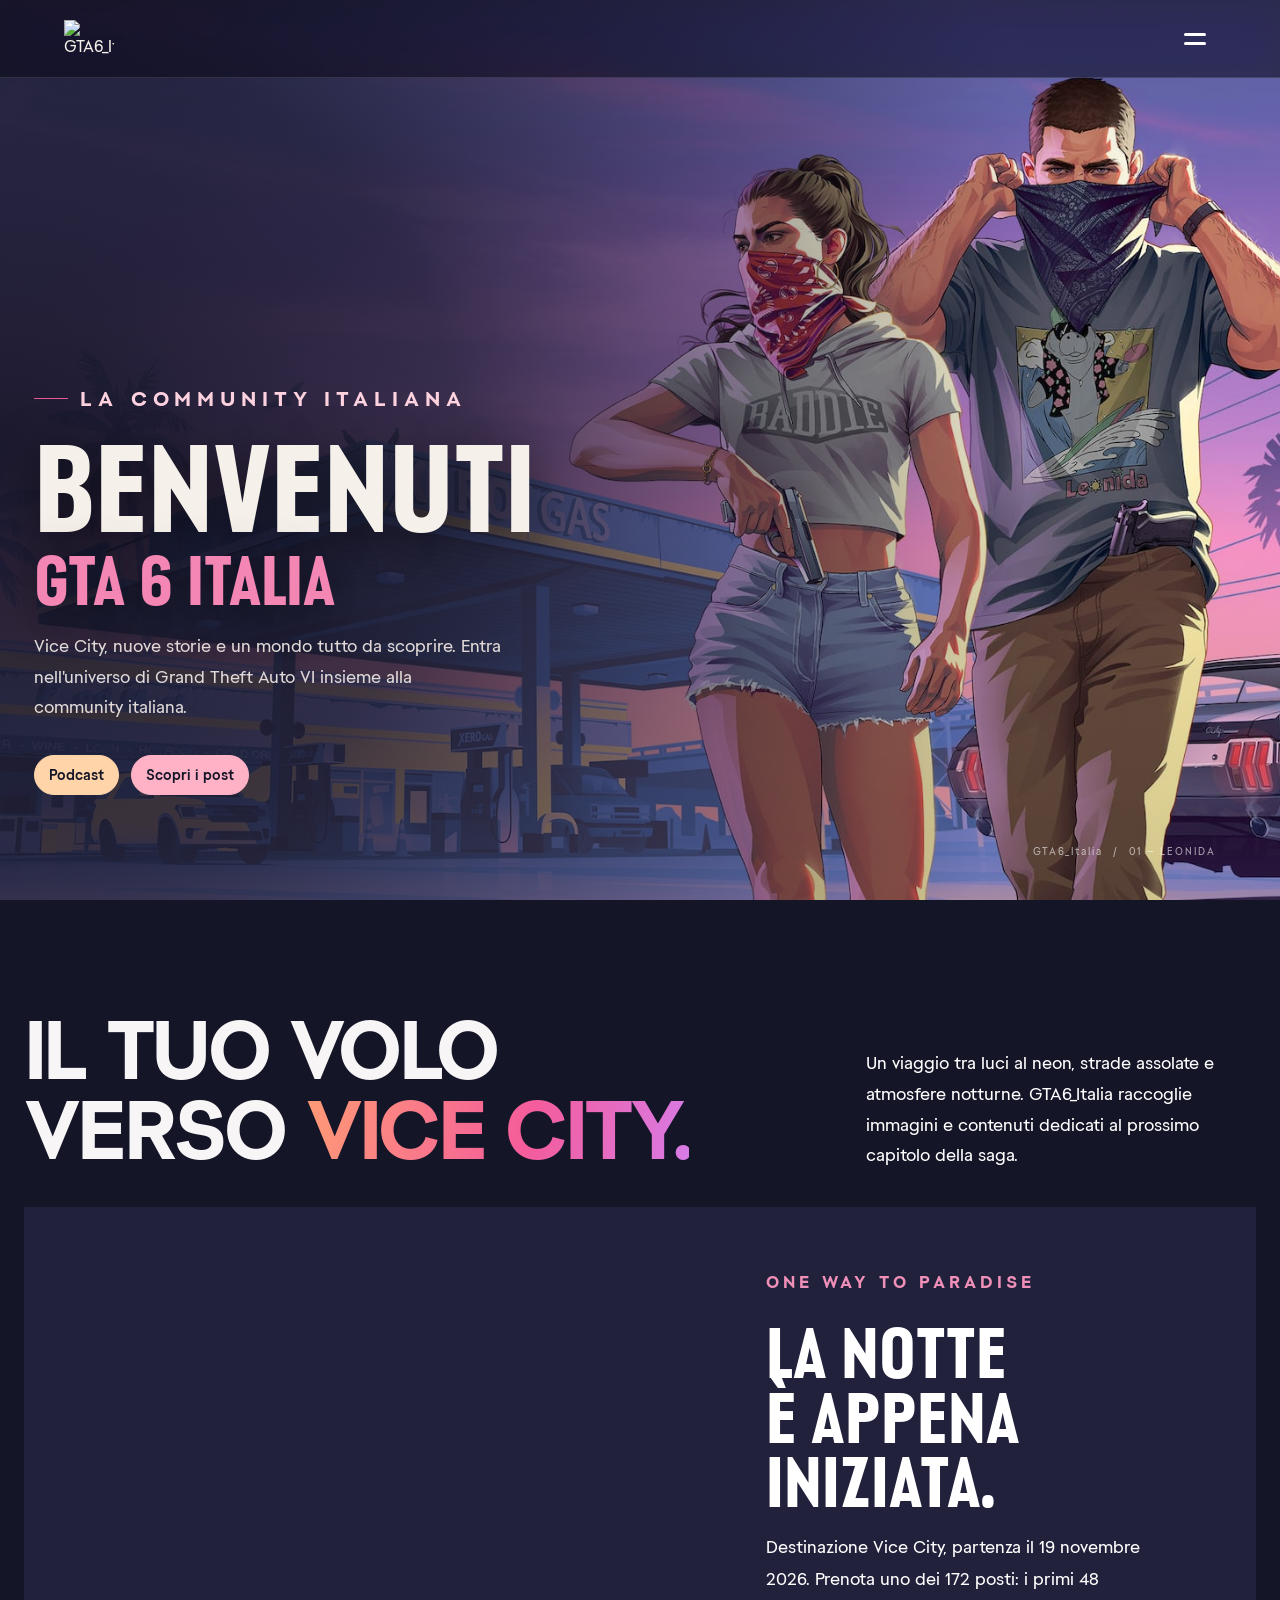
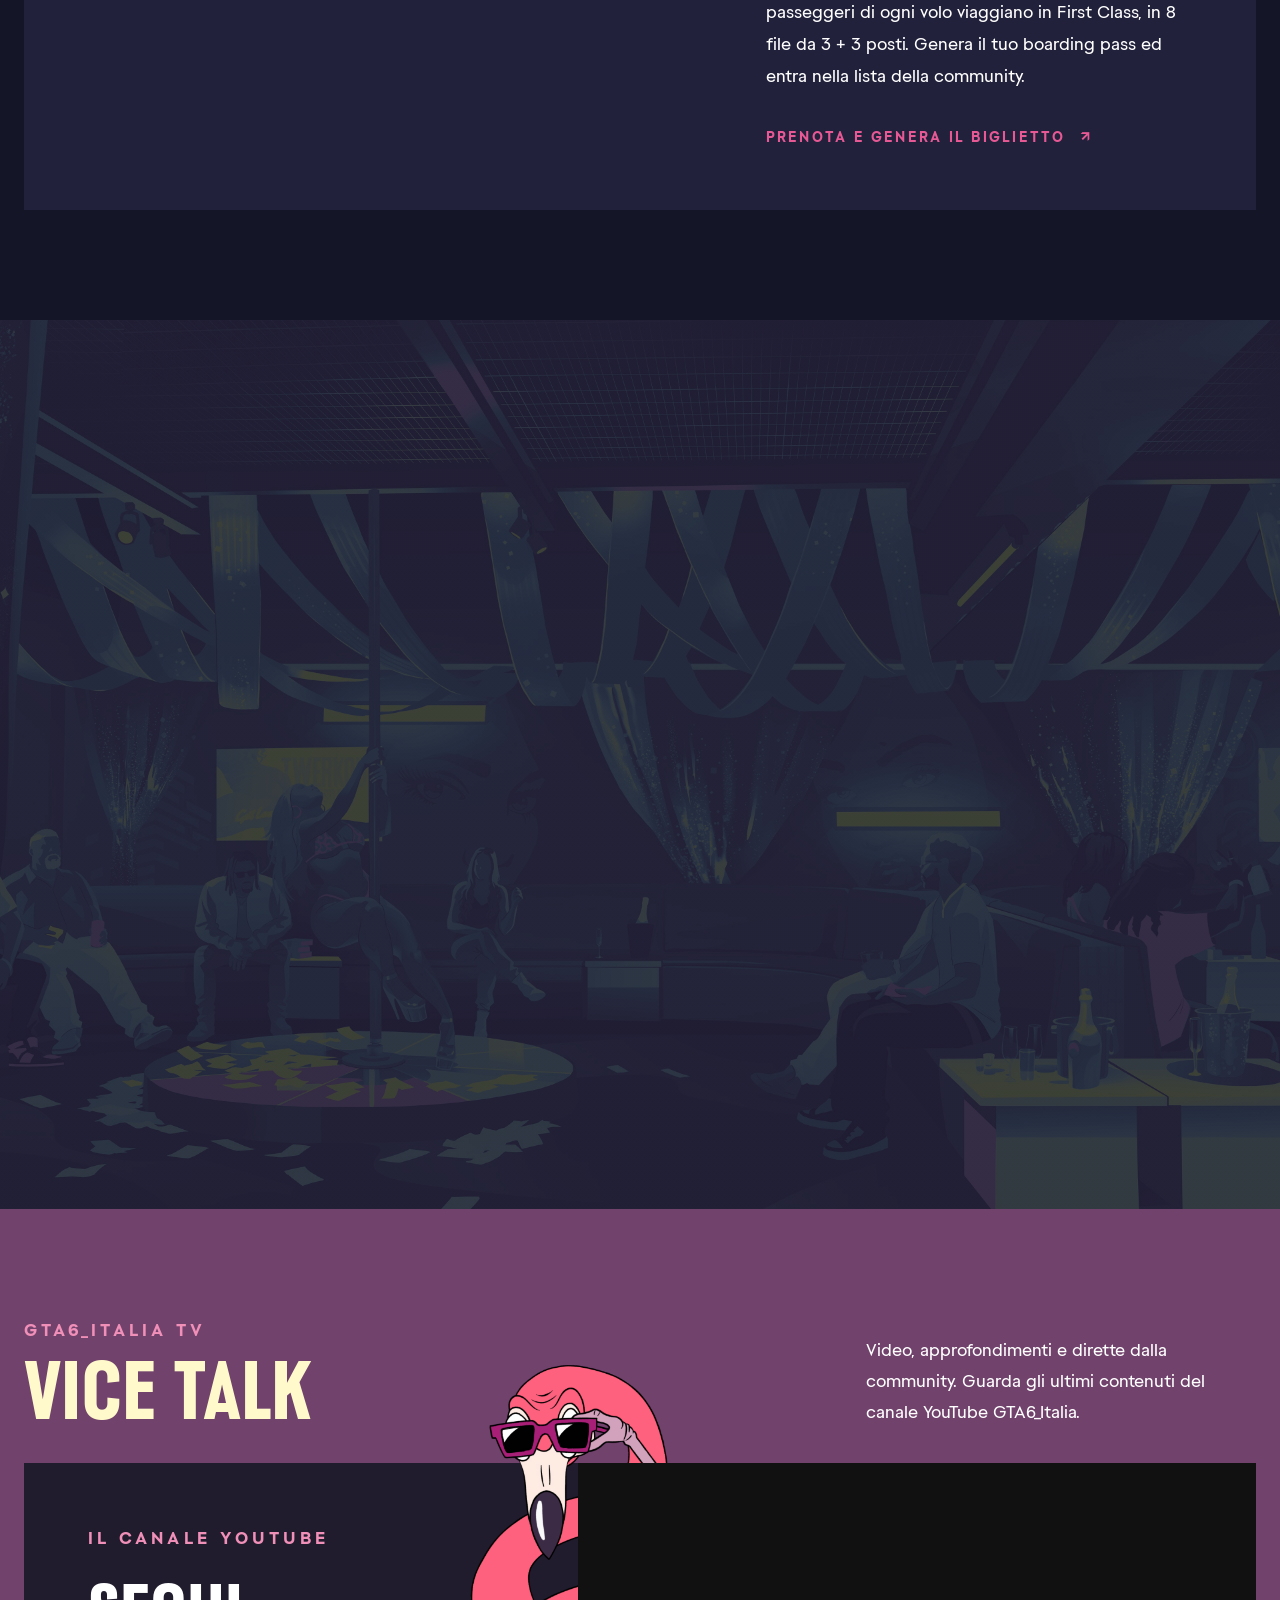
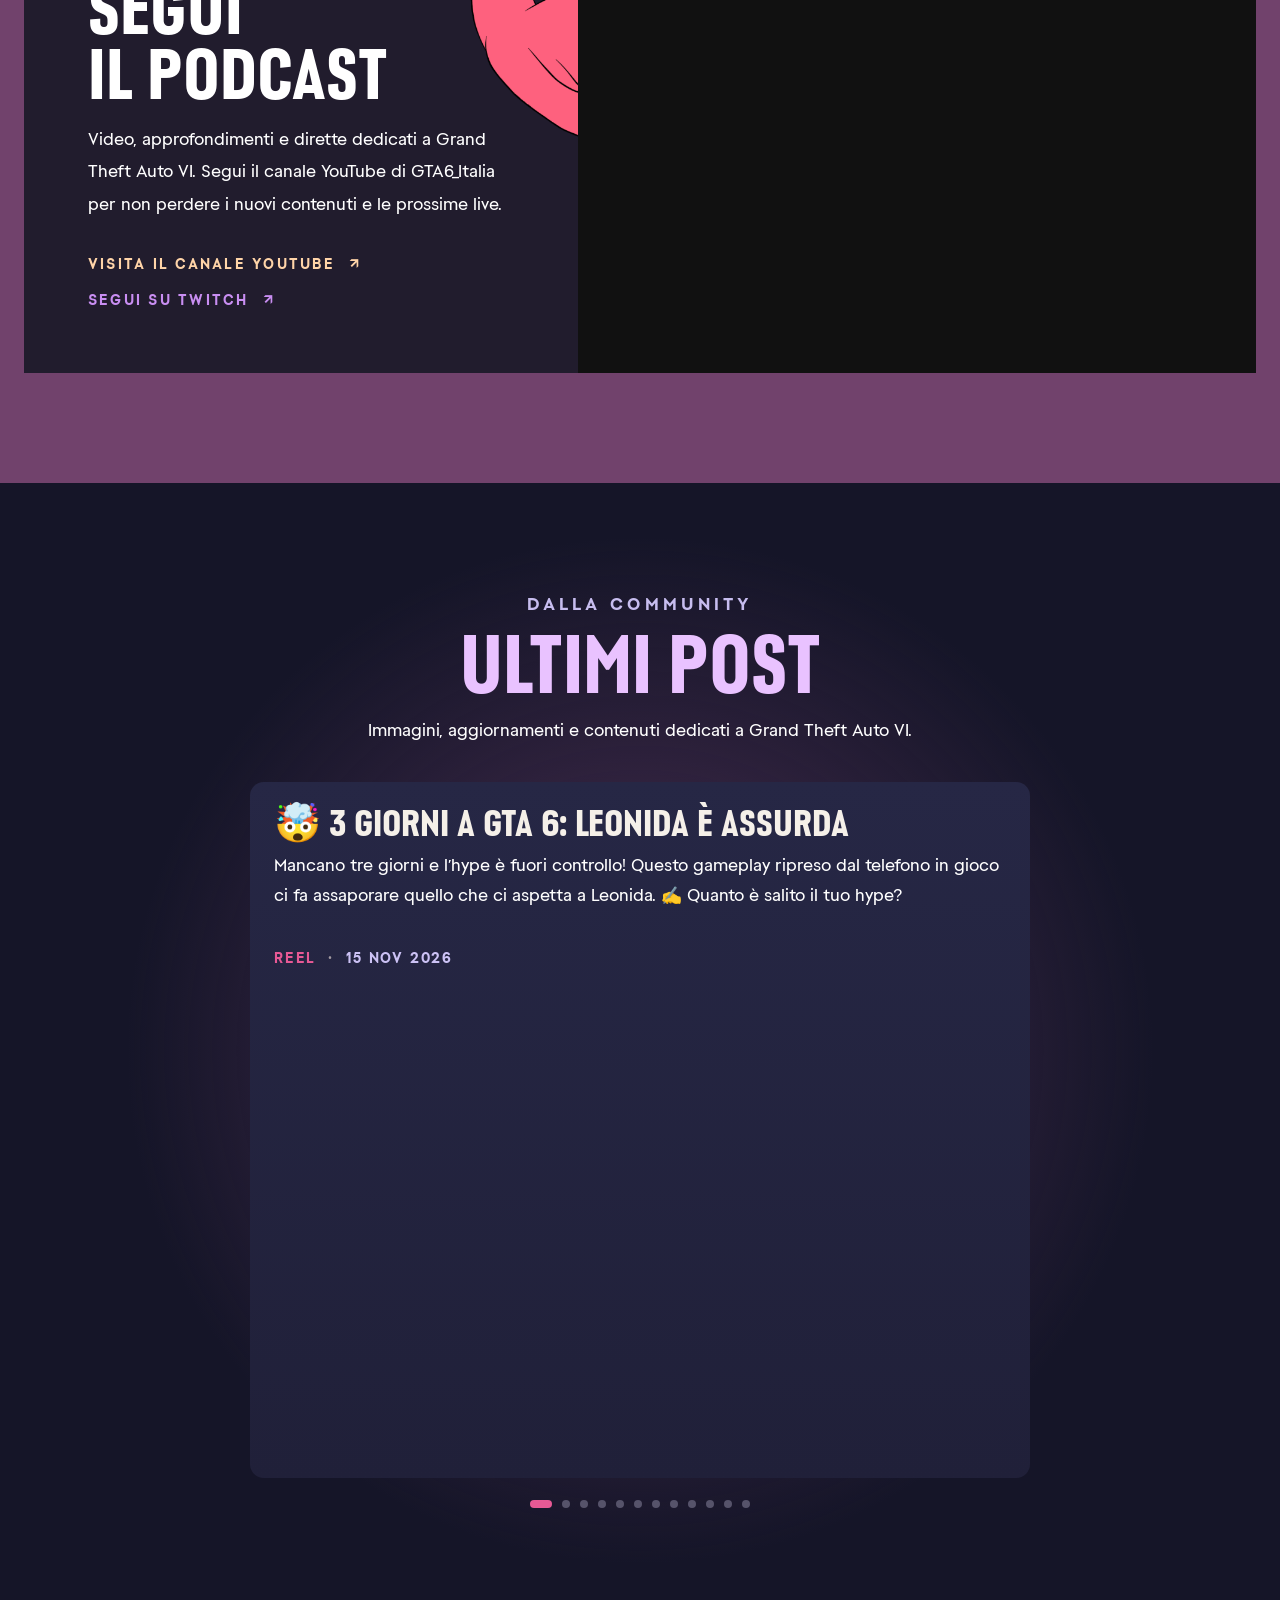
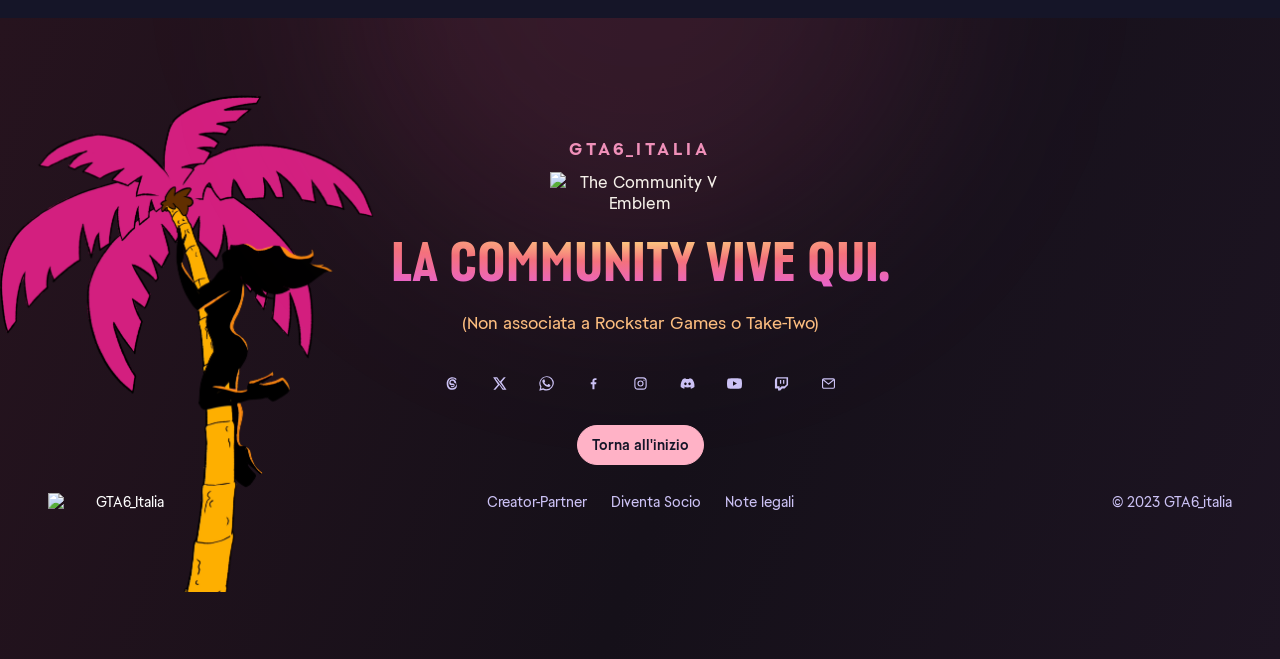
==== docs/index.html @ edfe72bc "Aggiunge Home al menu" ====
<!doctype html>
<html lang="it">
<head>
  <meta charset="utf-8">
  <meta name="viewport" content="width=device-width, initial-scale=1">
  <meta name="theme-color" content="#151528">
  <meta name="description" content="GTA6_Italia — community italiana dedicata a Grand Theft Auto VI.">
  <title>GTA6_Italia — Benvenuti a Leonida</title>
  <link rel="stylesheet" href="../ArtDeco_2026/stylesheet.css">
  <link rel="stylesheet" href="style.css">
</head>
<body>
  <header class="topbar">
    <a class="brand" href="#inizio" aria-label="GTA6_Italia home"><img src="https://raw.githubusercontent.com/JonaDev2026/GTA6_Italia/main/logo.png" alt="GTA6_Italia"></a>
    <button class="menu" id="menu" aria-label="Apri il menu" aria-expanded="false" aria-controls="nav"><span></span><span></span></button>
    <nav class="nav" id="nav">
      <a href="#inizio">Home</a><a href="#universo">ONE WAY TO PARADISE</a><a href="#vice-city-radio">Vice City Radio</a><a href="#vice-talk">Vice Talk</a><a href="#posts">Post</a><a href="#community">Community</a><a href="note-legali.html">Note legali</a>
    </nav>
  </header>

  <main>
    <section class="hero" id="inizio">
      <div class="hero-content">
        <div class="eyebrow">La community italiana</div>
        <h1>Benvenuti<span>GTA 6 ITALIA</span></h1>
        <p class="hero-copy">Vice City, nuove storie e un mondo tutto da scoprire. Entra nell'universo di Grand Theft Auto VI insieme alla community italiana.</p>
        <div class="hero-actions"><a class="button primary" href="#vice-talk">Podcast</a><a class="button" href="#posts">Scopri i post</a></div>
      </div>
      <div class="hero-index">GTA6_Italia&nbsp; / &nbsp;01 — LEONIDA</div>
    </section>

    <section class="section" id="universo">
      <div class="wrap">
        <div class="section-head reveal">
          <div><h2 class="universe-title">IL TUO VOLO<br>VERSO <span>VICE CITY.</span></h2></div>
          <p class="section-intro">Un viaggio tra luci al neon, strade assolate e atmosfere notturne. GTA6_Italia raccoglie immagini e contenuti dedicati al prossimo capitolo della saga.</p>
        </div>
        <div class="feature reveal">
          <div class="feature-image" role="img" aria-label="Artwork di Grand Theft Auto VI"></div>
          <div class="feature-copy"><div class="kicker">ONE WAY TO PARADISE</div><h3>La notte<br>è appena<br>iniziata.</h3><p>Destinazione Vice City, partenza il 19 novembre 2026. Prenota uno dei 172 posti: i primi 48 passeggeri di ogni volo viaggiano in First Class, in 8 file da 3 + 3 posti. Genera il tuo boarding pass ed entra nella lista della community.</p><a class="text-link" href="https://flyus-vice-city.vercel.app/" target="_blank" rel="noopener noreferrer">Prenota e genera il biglietto</a></div>
        </div>
      </div>
    </section>

    <section class="section spotify-section" id="vice-city-radio">
      <div class="wrap">
        <div class="section-head spotify-heading reveal">
          <div><div class="kicker">Esplora le soundtrack di GTA 6</div><h2>Vice City Radio</h2></div>
        </div>
        <div class="feature spotify-feature reveal">
          <div class="feature-copy spotify-info"><div class="kicker">LA COLONNA SONORA DI VICE CITY</div><h3>Alza il volume.<br>La notte è tua.</h3><p>Dal ritmo delle strade alle notti illuminate al neon: entra nell’atmosfera di Vice City e lasciati accompagnare dalla sua musica.</p><a class="text-link" href="https://open.spotify.com/playlist/6Seau3Cuu3ozSFYgTPkCOp?si=4QGGd4iZSSOJmP7k0mt0-g" target="_blank" rel="noopener noreferrer">Ascolta la playlist su Spotify</a></div>
          <div class="spotify-player">
            <iframe data-testid="embed-iframe" style="border-radius:12px" src="https://open.spotify.com/embed/playlist/6Seau3Cuu3ozSFYgTPkCOp?utm_source=generator&theme=0&si=195bc0e385574fef" width="100%" height="352" frameBorder="0" allowfullscreen="" allow="autoplay; clipboard-write; encrypted-media; fullscreen; picture-in-picture" loading="lazy"></iframe>
          </div>
        </div>
      </div>
    </section>

    <section class="section vice-talk" id="vice-talk">
      <div class="wrap">
        <div class="section-head reveal">
          <div><div class="kicker">GTA6_Italia TV</div><h2>Vice Talk</h2></div>
          <p class="section-intro">Video, approfondimenti e dirette dalla community. Guarda gli ultimi contenuti del canale YouTube GTA6_Italia.</p>
        </div>
        <div class="feature reveal">
          <div class="feature-copy">
            <div class="kicker">IL CANALE YOUTUBE</div>
            <h3>Segui<br>il podcast</h3>
            <p>Video, approfondimenti e dirette dedicati a Grand Theft Auto VI. Segui il canale YouTube di GTA6_Italia per non perdere i nuovi contenuti e le prossime live.</p>
            <a class="text-link vice-youtube-link" href="https://www.youtube.com/@gta6italia" target="_blank" rel="noopener noreferrer">Visita il canale YouTube</a>
            <a class="text-link vice-twitch-link" href="https://www.twitch.tv/gta6italia" target="_blank" rel="noopener noreferrer">Segui su Twitch</a>
          </div>
          <div class="vice-talk-player">
            <iframe
              src="https://www.youtube-nocookie.com/embed/videoseries?list=UUIYbn9WMQc0dl4y_y_BAD3A"
              title="Vice Talk — GTA6_Italia su YouTube"
              loading="lazy"
              referrerpolicy="strict-origin-when-cross-origin"
              allow="accelerometer; autoplay; clipboard-write; encrypted-media; gyroscope; picture-in-picture; web-share"
              allowfullscreen></iframe>
          </div>
        </div>
      </div>
    </section>

    <section class="section posts" id="posts">
      <div class="wrap">
        <div class="section-head reveal"><div><div class="kicker">Dalla community</div><h2>Ultimi post</h2></div><p class="section-intro">Immagini, aggiornamenti e contenuti dedicati a Grand Theft Auto VI.</p></div>
        <div class="posts-carousel" role="region" aria-label="Carosello ultimi post">
          <div class="posts-feed" aria-live="polite"></div>
          <div class="posts-dots" aria-label="Seleziona un post"></div>
        </div>
      </div>
    </section>

    <section class="community" id="community">
      <div class="wrap reveal"><div class="kicker">GTA6_Italia</div><img class="community-emblem" src="https://raw.githubusercontent.com/JonaDev2026/GTA6_Italia/main/The%20Community%20V%20Emblem2.png" alt="The Community V Emblem"><h2>La community vive qui.</h2><p class="community-subtitle">(Non associata a Rockstar Games o Take-Two)</p>
        <div class="social-links">
          <a class="button" href="https://www.threads.com/@gta6_italia" target="_blank" rel="noopener noreferrer"><svg class="social-icon" viewBox="0 0 24 24" aria-hidden="true" fill="currentColor"><path d="M12.1 2C6.2 2 2.7 5.9 2.7 12.2c0 6.1 3.3 9.8 8.9 9.8 4.5 0 7.4-2.5 7.4-6.2 0-2.7-1.5-4.5-4.1-5.2-.3-2.1-1.4-3.2-3.2-3.2-1.7 0-2.8 1-2.8 2.4 0 1.3 1 2.2 2.6 2.2.4 0 .8 0 1.2-.1-.2 1.7-1.3 2.7-3 2.7-1.8 0-2.9-1.3-2.9-3.5 0-3.7 1.9-5.8 5.3-5.8 3.8 0 6 2.6 6 7.2 0 4.5-2.2 7-6.5 7-4.1 0-6.3-2.7-6.3-7.5 0-5.1 2.4-7.9 6.8-7.9 2.2 0 3.9.8 5.1 2.3l1.5-1.3C17.1 3.1 14.9 2 12.1 2Zm.7 10.1c1.7.3 2.6 1.2 2.6 2.7 0 1.9-1.5 3.2-3.8 3.2-1.2 0-2-.5-2-1.3 0-.7.6-1.1 1.5-1.1.8 0 1.4.3 1.7.9l1.5-.9c-.6-1.2-1.8-1.8-3.3-1.8-.4 0-.8 0-1.1.1.5-.5.8-1.1.9-1.8.6 0 1.3 0 2 .1Z"/></svg><span>Threads</span></a>
          <a class="button" href="https://x.com/gta6italia" target="_blank" rel="noopener noreferrer"><svg class="social-icon" viewBox="0 0 24 24" aria-hidden="true" fill="currentColor"><path d="M18.9 2H22l-6.8 7.8L23.2 22h-6.3l-5-7.5L5.4 22H2.2l7.3-8.4L1.8 2h6.5l4.5 6.9L18.9 2Zm-1.1 18h1.7L7.3 3.9H5.5L17.8 20Z"/></svg><span>X</span></a>
          <a class="button" href="https://chat.whatsapp.com/BuRiuRMxmZg5g7LC1tsCJe" target="_blank" rel="noopener noreferrer"><svg class="social-icon" viewBox="0 0 24 24" aria-hidden="true" fill="currentColor"><path d="M20.5 3.5A11.8 11.8 0 0 0 2 17.7L.5 23.5l6-1.6A11.8 11.8 0 0 0 20.5 3.5ZM12 21a9.7 9.7 0 0 1-5-1.4l-.4-.2-3.5.9.9-3.4-.2-.4A9.7 9.7 0 1 1 12 21Zm5.3-7.3c-.3-.2-1.7-.9-2-.9s-.5-.2-.7.2-.8.9-1 1.1-.4.2-.7.1a8 8 0 0 1-2.4-1.5 9 9 0 0 1-1.7-2.1c-.2-.3 0-.5.1-.7l.5-.6c.2-.2.2-.4.3-.6.1-.2 0-.4 0-.6s-.7-1.7-1-2.3c-.2-.5-.5-.4-.7-.4h-.6c-.2 0-.6.1-.9.4-.3.3-1.2 1.1-1.2 2.7s1.2 3.1 1.4 3.3c.2.2 2.3 3.5 5.5 4.9.8.3 1.4.5 1.9.6.8.2 1.5.2 2 .1.6-.1 1.7-.7 1.9-1.4.2-.7.2-1.3.2-1.4-.1-.2-.3-.3-.6-.5Z"/></svg><span>WhatsApp</span></a>
          <a class="button" href="https://www.facebook.com/groups/gta6italia/" target="_blank" rel="noopener noreferrer"><svg class="social-icon" viewBox="0 0 24 24" aria-hidden="true" fill="currentColor"><path d="M13.5 21v-8h2.7l.4-3.1h-3.1v-2c0-.9.3-1.5 1.6-1.5h1.7V3.6c-.3 0-1.3-.1-2.4-.1-2.4 0-4.1 1.5-4.1 4.2v2.2H7.6V13h2.7v8h3.2z"/></svg><span>Facebook</span></a>
          <a class="button" href="https://www.instagram.com/gta6_italia/" target="_blank" rel="noopener noreferrer"><svg class="social-icon" viewBox="0 0 24 24" aria-hidden="true" fill="none" stroke="currentColor" stroke-width="1.8"><rect x="3" y="3" width="18" height="18" rx="5"/><circle cx="12" cy="12" r="4"/><circle cx="17.6" cy="6.6" r="1" fill="currentColor" stroke="none"/></svg><span>Instagram</span></a>
          <a class="button" href="https://discord.com/invite/gta6italia" target="_blank" rel="noopener noreferrer"><svg class="social-icon" viewBox="0 0 24 24" aria-hidden="true" fill="currentColor"><path d="M19.7 5.1a18.2 18.2 0 0 0-4.5-1.4l-.6 1.2a16.8 16.8 0 0 0-5.2 0l-.6-1.2a18.2 18.2 0 0 0-4.5 1.4C1.5 9.3.7 13.4 1.1 17.4a18.3 18.3 0 0 0 5.5 2.8l1.2-1.9-1.9-.9.5-.4c3.7 1.7 7.8 1.7 11.4 0l.5.4-1.9.9 1.2 1.9a18.3 18.3 0 0 0 5.5-2.8c.5-4.6-.8-8.7-3.4-12.3ZM8.7 14.7c-1.1 0-2-1-2-2.2s.9-2.2 2-2.2 2 1 2 2.2-.9 2.2-2 2.2Zm6.6 0c-1.1 0-2-1-2-2.2s.9-2.2 2-2.2 2 1 2 2.2-.9 2.2-2 2.2Z"/></svg><span>Discord</span></a>
          <a class="button" href="https://www.youtube.com/@gta6italia" target="_blank" rel="noopener noreferrer"><svg class="social-icon" viewBox="0 0 24 24" aria-hidden="true" fill="currentColor"><path d="M23.5 6.2a3 3 0 0 0-2.1-2.1C19.6 3.6 12 3.6 12 3.6s-7.6 0-9.4.5A3 3 0 0 0 .5 6.2 31 31 0 0 0 0 12a31 31 0 0 0 .5 5.8 3 3 0 0 0 2.1 2.1c1.8.5 9.4.5 9.4.5s7.6 0 9.4-.5a3 3 0 0 0 2.1-2.1A31 31 0 0 0 24 12a31 31 0 0 0-.5-5.8ZM9.6 15.6V8.4l6.3 3.6-6.3 3.6Z"/></svg><span>YouTube</span></a>
          <a class="button" href="https://www.twitch.tv/gta6italia" target="_blank" rel="noopener noreferrer"><svg class="social-icon" viewBox="0 0 24 24" aria-hidden="true" fill="currentColor"><path d="M4 2 1.5 6v14h5v3h3.5l3-3h4l5.5-5.5V2H4Zm16 11.5L17 16.5h-5l-3 3v-3H5V4h15v9.5ZM16.5 6.5h-2v6h2v-6Zm-5 0h-2v6h2v-6Z"/></svg><span>Twitch</span></a>
          <a class="button" href="mailto:info@gta6.it" aria-label="Email info@gta6.it"><svg class="social-icon" viewBox="0 0 24 24" aria-hidden="true" fill="none" stroke="currentColor" stroke-width="1.8" stroke-linecap="round" stroke-linejoin="round"><rect x="2.5" y="4.5" width="19" height="15" rx="2"/><path d="m3.5 6 8.5 7 8.5-7"/></svg><span>Email</span></a>
        </div>
        <a class="button primary" href="#inizio" style="margin-top:24px">Torna all'inizio</a></div>
      <footer><a class="footer-brand" href="#inizio" aria-label="GTA6_Italia home"><img src="https://raw.githubusercontent.com/JonaDev2026/GTA6_Italia/main/logo.png" alt="GTA6_Italia"></a><nav class="footer-links" aria-label="Link footer"><a class="footer-link" href="https://tally.so/r/q4a1zd" target="_blank" rel="noopener noreferrer">Creator-Partner</a><a class="footer-link" href="https://tally.so/r/b5qWg6" target="_blank" rel="noopener noreferrer">Diventa Socio</a><a class="footer-link" href="note-legali.html">Note legali</a></nav><span class="footer-copyright">© 2023 GTA6_italia</span></footer>
    </section>
  </main>
  <script src="script.js" defer></script>
</body>
</html>
---- ArtDeco_2026/stylesheet.css ----
@font-face {
    font-family: 'GTAArtDeco';
    src: url('GTAArtDeco-Bold.eot');
    src: url('GTAArtDeco-Bold.eot?#iefix') format('embedded-opentype'),
        url('GTAArtDeco-Bold.woff2') format('woff2'),
        url('GTAArtDeco-Bold.woff') format('woff'),
        url('GTAArtDeco-Bold.ttf') format('truetype');
    font-weight: bold;
    font-style: normal;
    font-display: swap;
}

@font-face {
    font-family: 'GTAArtDeco Condensed';
    src: url('GTAArtDeco-CondensedBold.eot');
    src: url('GTAArtDeco-CondensedBold.eot?#iefix') format('embedded-opentype'),
        url('GTAArtDeco-CondensedBold.woff2') format('woff2'),
        url('GTAArtDeco-CondensedBold.woff') format('woff'),
        url('GTAArtDeco-CondensedBold.ttf') format('truetype');
    font-weight: bold;
    font-style: normal;
    font-display: swap;
}

@font-face {
    font-family: 'GTAArtDeco Condensed';
    src: url('GTAArtDeco-CondensedHeavy.eot');
    src: url('GTAArtDeco-CondensedHeavy.eot?#iefix') format('embedded-opentype'),
        url('GTAArtDeco-CondensedHeavy.woff2') format('woff2'),
        url('GTAArtDeco-CondensedHeavy.woff') format('woff'),
        url('GTAArtDeco-CondensedHeavy.ttf') format('truetype');
    font-weight: 900;
    font-style: normal;
    font-display: swap;
}

@font-face {
    font-family: 'GTAArtDeco';
    src: url('GTAArtDeco-Medium.eot');
    src: url('GTAArtDeco-Medium.eot?#iefix') format('embedded-opentype'),
        url('GTAArtDeco-Medium.woff2') format('woff2'),
        url('GTAArtDeco-Medium.woff') format('woff'),
        url('GTAArtDeco-Medium.ttf') format('truetype');
    font-weight: 500;
    font-style: normal;
    font-display: swap;
}

@font-face {
    font-family: 'GTAArtDeco';
    src: url('GTAArtDeco-Regular.eot');
    src: url('GTAArtDeco-Regular.eot?#iefix') format('embedded-opentype'),
        url('GTAArtDeco-Regular.woff2') format('woff2'),
        url('GTAArtDeco-Regular.woff') format('woff'),
        url('GTAArtDeco-Regular.ttf') format('truetype');
    font-weight: normal;
    font-style: normal;
    font-display: swap;
}
---- docs/style.css ----
@font-face{font-family:"GTAArtDeco";font-style:normal;font-weight:400;src:url("font/GTAArtDeco-Regular.eot");src:url("font/GTAArtDeco-Regular.eot?#iefix") format("embedded-opentype"),url("font/GTAArtDeco-Regular.woff2") format("woff2"),url("font/GTAArtDeco-Regular.woff") format("woff"),url("font/GTAArtDeco-Regular.ttf") format("truetype");font-display:swap}
@font-face{font-family:"GTAArtDeco";font-style:normal;font-weight:500;src:url("font/GTAArtDeco-Medium.eot");src:url("font/GTAArtDeco-Medium.eot?#iefix") format("embedded-opentype"),url("font/GTAArtDeco-Medium.woff2") format("woff2"),url("font/GTAArtDeco-Medium.woff") format("woff"),url("font/GTAArtDeco-Medium.ttf") format("truetype");font-display:swap}
@font-face{font-family:"GTAArtDeco";font-style:normal;font-weight:700;src:url("font/GTAArtDeco-Bold.eot");src:url("font/GTAArtDeco-Bold.eot?#iefix") format("embedded-opentype"),url("font/GTAArtDeco-Bold.woff2") format("woff2"),url("font/GTAArtDeco-Bold.woff") format("woff"),url("font/GTAArtDeco-Bold.ttf") format("truetype");font-display:swap}
@font-face{font-family:"GTAArtDeco Condensed";font-style:normal;font-weight:700;src:url("font/GTAArtDeco-CondensedBold.eot");src:url("font/GTAArtDeco-CondensedBold.eot?#iefix") format("embedded-opentype"),url("font/GTAArtDeco-CondensedBold.woff2") format("woff2"),url("font/GTAArtDeco-CondensedBold.woff") format("woff"),url("font/GTAArtDeco-CondensedBold.ttf") format("truetype");font-display:swap}
@font-face{font-family:"GTAArtDeco Condensed Heavy";font-style:normal;font-weight:900;src:url("font/GTAArtDeco-CondensedHeavy.eot");src:url("font/GTAArtDeco-CondensedHeavy.eot?#iefix") format("embedded-opentype"),url("font/GTAArtDeco-CondensedHeavy.woff2") format("woff2"),url("font/GTAArtDeco-CondensedHeavy.woff") format("woff"),url("font/GTAArtDeco-CondensedHeavy.ttf") format("truetype");font-display:swap}
    :root{--ink:#151528;--paper:#f5f0e9;--pink:#e75995;--orange:#ff9b59;--muted:#aaa5a5;--line:rgba(255,255,255,.15);--wide:1280px}
    *{box-sizing:border-box}
    html{scroll-behavior:smooth}
    body{margin:0;background:var(--ink);color:var(--paper);font-family:"GTAArtDeco",Arial,sans-serif}
    a{color:inherit;text-decoration:none}
    img{display:block;max-width:100%}
    .topbar{height:78px;position:fixed;z-index:20;inset:0 0 auto;display:flex;align-items:center;justify-content:space-between;padding:0 clamp(20px,5vw,76px);border-bottom:1px solid rgba(255,255,255,.12);background:rgba(12,12,22,.58);-webkit-backdrop-filter:blur(18px) saturate(145%);backdrop-filter:blur(18px) saturate(145%)}
    .brand img{width:50px;max-height:54px;object-fit:contain}
    .nav{display:flex;align-items:center;gap:clamp(18px,3vw,42px);font-size:17px;font-weight:700;letter-spacing:.16em;text-transform:uppercase}
    .nav a{opacity:.82;transition:color .2s,opacity .2s}.nav a:hover{color:var(--pink);opacity:1}
    .menu{display:none;width:42px;height:42px;padding:10px;border:0;background:transparent;color:#fff;cursor:pointer;flex-direction:column;justify-content:center;align-items:center;gap:6px}.menu span{display:block;width:22px;height:3px;border-radius:2px;background:currentColor;transition:transform .25s ease}.menu[aria-expanded="true"] span:first-child{transform:translateY(4.5px) rotate(45deg)}.menu[aria-expanded="true"] span:last-child{transform:translateY(-4.5px) rotate(-45deg)}
    .hero{min-height:min(900px,100svh);height:850px;max-height:1000px;position:relative;display:flex;align-items:flex-end;overflow:hidden;background:#191316 url("img/an-extended-look.0zw.9~1j0ne~4.jpg") center 38%/cover no-repeat}
    .hero:before{content:"";position:absolute;inset:0;background:radial-gradient(ellipse 85% 110% at 0% 50%,rgba(21,21,40,.96) 0%,rgba(21,21,40,.78) 42%,rgba(21,21,40,0) 100%),linear-gradient(0deg,rgba(9,9,11,.18) 0%,transparent 48%),linear-gradient(180deg,rgba(0,0,0,.08),transparent 28%)}
    .hero-content{position:relative;width:min(var(--wide),100%);margin:0 auto;padding:150px 34px 105px}
    .eyebrow{display:flex;align-items:center;gap:12px;color:#ffd2df;font-size:10px;font-weight:700;letter-spacing:.28em;text-transform:uppercase}
    .eyebrow:before{content:"";width:34px;height:1px;background:var(--pink)}.hero .eyebrow{font-size:21px}
    h1,h2,h3,p{margin-top:0}
    h1{font:900 clamp(76px,13vw,124px)/.78 "GTAArtDeco Condensed",sans-serif;text-transform:uppercase;margin:28px 0 24px;max-width:850px;text-shadow:0 8px 45px #0008}
    h1 span{display:block;color:#f486b4;font-size:.56em;margin-top:16px}
    .hero-copy{max-width:470px;color:#e0d9d7;font-size:17px;line-height:1.8}
    .hero-actions{display:flex;gap:12px;flex-wrap:wrap;margin-top:32px}
    .button{display:inline-flex;align-items:center;justify-content:center;min-height:0;padding:10px 14px;border:1px solid #ffb2c6;border-radius:999px;background:#ffb2c6;color:#151528;font-family:"GTAArtDeco",Arial,sans-serif;font-size:14px;font-weight:500;letter-spacing:normal;text-transform:none;transition:.2s}
    .button.primary{background:#ffb2c6;border-color:#ffb2c6;color:#151528}.hero-actions .button.primary{background:#ffd4a8;border-color:#ffd4a8}.hero-actions .button.primary:hover{background:var(--orange);border-color:var(--orange)}.button:hover{transform:none;background:#f77e9c;border-color:#f77e9c;color:#151528}
    .hero-index{position:absolute;right:clamp(20px,5vw,76px);bottom:42px;color:#ffffff9c;font-size:10px;letter-spacing:.2em}
    .section{padding:110px 24px}
    .wrap{width:min(var(--wide),100%);margin:auto}
    .section-head{display:flex;justify-content:space-between;align-items:end;gap:30px;margin-bottom:36px}
    .kicker{color:#f090b9;font-size:17px;font-weight:700;letter-spacing:.24em;text-transform:uppercase;margin-bottom:12px}
    h2{font:900 clamp(44px,7vw,82px)/.9 "GTAArtDeco Condensed",sans-serif;text-transform:uppercase;margin-bottom:0;color:#fff9cb}
    .universe-link{display:inline-block;margin-bottom:12px;transition:color .2s}
    .universe-link:hover{color:#ffdf80}
    h2.universe-title{font:900 clamp(44px,7vw,82px)/.98 "GTAArtDeco",Arial,sans-serif;letter-spacing:-.045em;color:#f7f5f5}
    h2.universe-title span{background:linear-gradient(100deg,#ff9b75 0%,#f45c9b 58%,#d77ce9 100%);-webkit-background-clip:text;background-clip:text;color:transparent}
    .section-intro{max-width:390px;color:#fff;font-size:17px;line-height:1.8;margin:0}
    .feature{display:grid;grid-template-columns:1.1fr .9fr;min-height:510px;background:#21213c}
    .feature-image{min-height:420px;background:url("https://www.rockstargames.com/VI/_next/static/media/desktop.00.5pzu2sm-z4.jpg?akim=1&imdensity=1&imwidth=1536") center/cover no-repeat}
    .feature-copy{padding:clamp(30px,5vw,70px);display:flex;flex-direction:column;justify-content:center}
    .feature-copy h3{font:900 clamp(42px,6vw,72px)/.9 "GTAArtDeco Condensed";text-transform:uppercase;margin:16px 0;color:#fff}
    .feature-copy p{color:#fff;font-size:17px;line-height:1.9;max-width:420px}
    .text-link{display:inline-flex;gap:14px;align-items:center;margin-top:18px;color:var(--pink);font-size:14px;font-weight:700;letter-spacing:.16em;text-transform:uppercase}
    .text-link:after{content:"↗";font-size:14px}
    #posts .section-head .kicker{color:#c7bdef}
    #posts .section-head h2{color:#e9c2ff}
    #posts .section-head{flex-direction:column;align-items:center;text-align:center;gap:14px}
    #posts .section-intro{max-width:620px;text-align:center}
    .posts{--_1nfc5st90:#4b2f54;background:radial-gradient(circle at 50% 50%,var(--_1nfc5st90) 0%,transparent 60%),#151528}
    .spotify-section{background:linear-gradient(rgba(21,21,40,.78),rgba(21,21,40,.78)),url("img/Hero_BG.0p057ifb~cbkz.jpg") center/cover no-repeat}
    .spotify-heading{justify-content:center;text-align:center;margin-bottom:36px}
    .spotify-heading>div{display:flex;flex-direction:column;align-items:center;gap:16px}
    .spotify-heading h2{background:radial-gradient(125% 225% at 50% 0%,#9fa 0%,#89f5e3 100%);-webkit-background-clip:text;background-clip:text;color:transparent}
    .spotify-heading .kicker{color:#b8f0ea}.spotify-heading .section-intro{max-width:none;text-align:center;color:#b8f0ea}
    .spotify-feature{grid-template-columns:.9fr 1.1fr;background:#21213c}
    .spotify-info{min-height:420px}.spotify-info .kicker,.spotify-info .text-link{color:#e6ffa3}
    .spotify-player{min-height:510px;overflow:hidden;background:#111}
    .spotify-player iframe{display:block;width:100%;height:510px;min-height:510px;border:0;border-radius:12px}
    .vice-talk{position:relative;isolation:isolate;background:#71426c}
    .vice-talk:before{content:"";position:absolute;inset:0;z-index:1;pointer-events:none;background:url("img/poster.0v1cz_bp10xu3.png") center center/30% auto no-repeat}
    .vice-talk .feature{grid-template-columns:.9fr 1.1fr;background:#211c2d}
    .vice-talk .section-head,.vice-talk .feature-copy,.vice-talk-player{position:relative;z-index:2}
    .vice-talk-player{min-height:420px;overflow:hidden;background:#111}
    .vice-talk-player iframe{display:block;width:100%;height:100%;min-height:420px;border:0}
    .posts-carousel{width:min(780px,100%);margin:0 auto}
    .posts-feed{display:flex;gap:20px;overflow-x:auto;scroll-snap-type:x mandatory;scroll-behavior:smooth;overscroll-behavior-x:contain;scrollbar-width:none;-ms-overflow-style:none}
    .posts-feed::-webkit-scrollbar{display:none}
    .posts-status{width:100%;margin:0;padding:36px 24px;text-align:center;color:#ccc2f5;font-size:17px;background:linear-gradient(to top,#202039 0%,#262745 100%);border-radius:14px}
    .post-card{display:flex;flex-direction:column;flex:0 0 100%;min-width:0;overflow:hidden;scroll-snap-align:start;scroll-snap-stop:always;background:linear-gradient(to top,#202039 0%,#262745 100%);border:0;border-radius:14px}
    .posts-dots{display:flex;justify-content:center;align-items:center;gap:10px;padding-top:22px}
    .posts-dot{width:8px;height:8px;padding:0;border:0;border-radius:50%;background:#77738c;opacity:.65;cursor:pointer;transition:width .2s,background .2s,opacity .2s}
    .posts-dot.active{width:22px;border-radius:8px;background:var(--pink);opacity:1}
    .posts-dot:focus-visible{outline:2px solid #ffdf80;outline-offset:4px}
    .post-head{display:flex;align-items:center;gap:13px;padding:19px 22px}
    .post-avatar{width:42px;height:42px;object-fit:contain;background:#21213c;border:0;padding:5px}
    .post-author{font-size:12px;font-weight:700;letter-spacing:.08em}
    .post-meta{margin-top:4px;color:#918a91;font-size:10px;letter-spacing:.1em;text-transform:uppercase}
    .post-tag{margin-left:auto;color:var(--pink);font-size:9px;font-weight:700;letter-spacing:.14em;text-transform:uppercase}
    .post-image{display:block;order:-1;width:100%;height:auto;aspect-ratio:16/9;object-fit:cover;object-position:center;background:#21213c;border-radius:14px 14px 0 0}
    .post-body{padding:22px 24px 24px}
    .post-body h3{font:900 clamp(26px,4vw,38px)/.95 "GTAArtDeco Condensed";text-transform:uppercase;margin:0 0 10px}
    .post-body p{color:#fff;font-size:17px;line-height:1.8;margin:0}
    .post-footer{display:flex;gap:12px;align-items:center;padding:14px 24px 6px;border-top:0;color:#a49ba2;font-size:14px;font-weight:700;letter-spacing:.13em;text-transform:uppercase}
    .post-footer span:first-child{color:var(--pink)}
    .post-footer span:last-child{color:#ccc2f5}
    .community{position:relative;overflow:hidden;padding:120px 24px;text-align:center;background:url("img/poster.07uroypnuyvq3.png") left center / 30% auto no-repeat,linear-gradient(110deg,#26131e,#151019 55%,#1d1422)}
    .community:before{content:"";position:absolute;width:600px;height:600px;border-radius:50%;background:#f35b9b20;filter:blur(100px);top:-350px;left:calc(50% - 300px)}
    .community .wrap{position:relative}
    .community-emblem{width:180px;height:auto;max-height:none;object-fit:contain;margin:0 auto 22px}
    .social-links{display:flex;justify-content:center;gap:12px;flex-wrap:wrap;margin-top:30px}
    .social-links .button{min-height:0;padding:10px;border:0;border-radius:0;background:transparent;color:#ccc2f5;font-size:0;letter-spacing:0;gap:0;transition:color .2s,transform .2s}
    .social-links .button:hover{background:transparent;border-color:transparent;color:#ffdf80;transform:none}
    .vice-talk .vice-youtube-link{color:#ffd4a8}
    .vice-talk .vice-twitch-link{color:#c98ef2}
    .social-icon{width:15px;height:15px;flex:none;display:inline-flex;align-items:center;justify-content:center;font-size:15px;line-height:1}
    footer .footer-socials{display:flex;gap:20px;flex-wrap:wrap;justify-content:center}
    footer .footer-socials a{display:inline-flex;align-items:center;gap:6px;padding:10px 13px;border-radius:6px;background:#2f2e52;color:#ccc2f5;transition:background .2s,color .2s}
    footer .footer-socials a:hover{background:#e75995;color:#151528}
    footer .social-icon{width:15px;height:15px;font-size:15px}
    .community h2{font-size:clamp(36px,4.5vw,56px);max-width:900px;margin:0 auto 24px;background:radial-gradient(62.79% 100% at 50% 0%, #ffdf80 0%, #f4717c 50%, #e963c7 100%);-webkit-background-clip:text;background-clip:text;color:transparent}
    .community p{max-width:520px;margin:0 auto;color:#fff;font-size:17px;line-height:1.9}.community .community-note{margin:28px auto 0;color:#aaa5a5;font-size:10px;line-height:1.6;letter-spacing:.08em}
    .community .community-subtitle{max-width:none;margin:12px auto 0;color:#fcbd7f;font-size:17px;line-height:1.5;letter-spacing:normal}
    footer{padding:28px 24px;background-color:transparent;background-image:none;border-top:0;display:grid;grid-template-columns:1fr auto 1fr;align-items:center;gap:24px;color:#fff;font-size:14px;letter-spacing:normal;text-transform:none;position:relative;isolation:isolate}
    
    
    .footer-brand{justify-self:start;display:inline-flex;align-items:center}
    .footer-brand img{display:block;width:148px;max-width:148px;height:auto;max-height:54px;object-fit:contain;opacity:1}
    .footer-links{display:flex;align-items:center;justify-content:center;gap:24px}
    .footer-link{color:#ccc2f5;font-size:14px;letter-spacing:normal;text-transform:none;white-space:nowrap;transition:color .2s}
    .footer-link:hover{color:#f77e9c}
    .footer-copyright{justify-self:end;font-size:14px;letter-spacing:normal;text-transform:none!important;white-space:nowrap;color:#ccc2f5}
    .reveal{opacity:0;transform:translateY(24px);transition:opacity .7s,transform .7s}.reveal.visible{opacity:1;transform:none}
    @media(max-width:760px){.topbar{height:68px;background:#18182d}.brand img{width:50px}.menu{display:flex;position:relative;z-index:22}.nav{display:flex;position:fixed;z-index:21;top:68px;right:0;left:auto;width:min(90vw,480px);height:calc(100dvh - 68px);padding:32px 26px;background:#18182d;flex-direction:column;align-items:flex-start;gap:8px;border-left:1px solid rgba(255,255,255,.12);border-bottom:0;transform:translateX(100%);visibility:hidden;pointer-events:none;transition:transform .35s ease,visibility .35s}.nav.open{transform:translateX(0);visibility:visible;pointer-events:auto}.nav a{font-family:"GTAArtDeco Condensed",Arial,sans-serif;font-size:44px;font-weight:700;letter-spacing:normal;color:#ccc2f5}.hero{height:780px;min-height:760px;background-position:58% center}.hero-content{padding:130px 24px 100px}.hero:before{background:radial-gradient(ellipse 100% 100% at 0% 50%,rgba(21,21,40,.98) 0%,rgba(21,21,40,.82) 48%,rgba(21,21,40,.12) 100%),linear-gradient(0deg,#151528,transparent 70%)}.section{padding:78px 20px}.section-head{display:block}.section-intro{margin-top:20px}.feature{grid-template-columns:1fr}.feature-image{min-height:330px}.spotify-info{min-height:180px}.spotify-player{height:510px;min-height:510px;aspect-ratio:auto}.spotify-player iframe{height:510px;min-height:510px}.vice-talk-player{min-height:330px}.vice-talk-player iframe{min-height:330px}.vice-talk .feature{grid-template-columns:1fr}.vice-talk:before{background-size:60% auto}.vice-talk-player{min-height:0;aspect-ratio:16/9}.vice-talk-player iframe{min-height:0}.posts-feed{gap:16px}.post-head{padding:16px}.post-body{padding:18px}.post-footer{padding:13px 18px}.community{padding:90px 22px}footer{flex-direction:column;text-align:center}}
    @media(prefers-reduced-motion:reduce){html{scroll-behavior:auto}*,*:before,*:after{transition:none!important}.reveal{opacity:1;transform:none}}

    @media(max-width:760px){footer{padding:24px 16px;grid-template-columns:1fr;justify-items:center;gap:16px;background-position:calc(50% - 135px) center;background-size:auto 90px}.footer-brand,.footer-copyright{justify-self:center}.footer-links{gap:20px;flex-wrap:wrap}}


/* Menu hamburger attivo su desktop e mobile */
.menu{display:flex}
.nav{position:fixed;z-index:21;top:78px;right:0;left:auto;width:min(90vw,480px);height:calc(100dvh - 78px);padding:32px 26px;background:linear-gradient(to top,#0d0e1c,#1e1e36);flex-direction:column;align-items:flex-start;justify-content:flex-start;gap:0;border-left:1px solid rgba(255,255,255,.12);border-bottom:0;transform:translateX(100%);visibility:hidden;pointer-events:none;transition:transform .35s ease,visibility .35s}
.nav.open{transform:translateX(0);visibility:visible;pointer-events:auto}
.nav a{font-family:"GTAArtDeco Condensed",Arial,sans-serif;font-size:44px;font-weight:700;line-height:.82;letter-spacing:normal;color:#ccc2f5;opacity:1}
.nav a:hover{color:var(--pink);opacity:1}
@media(max-width:760px){.nav{top:68px;height:calc(100dvh - 68px)}}


@media(max-width:760px){.community{background-size:0% auto}.hero .eyebrow{font-size:16px}}
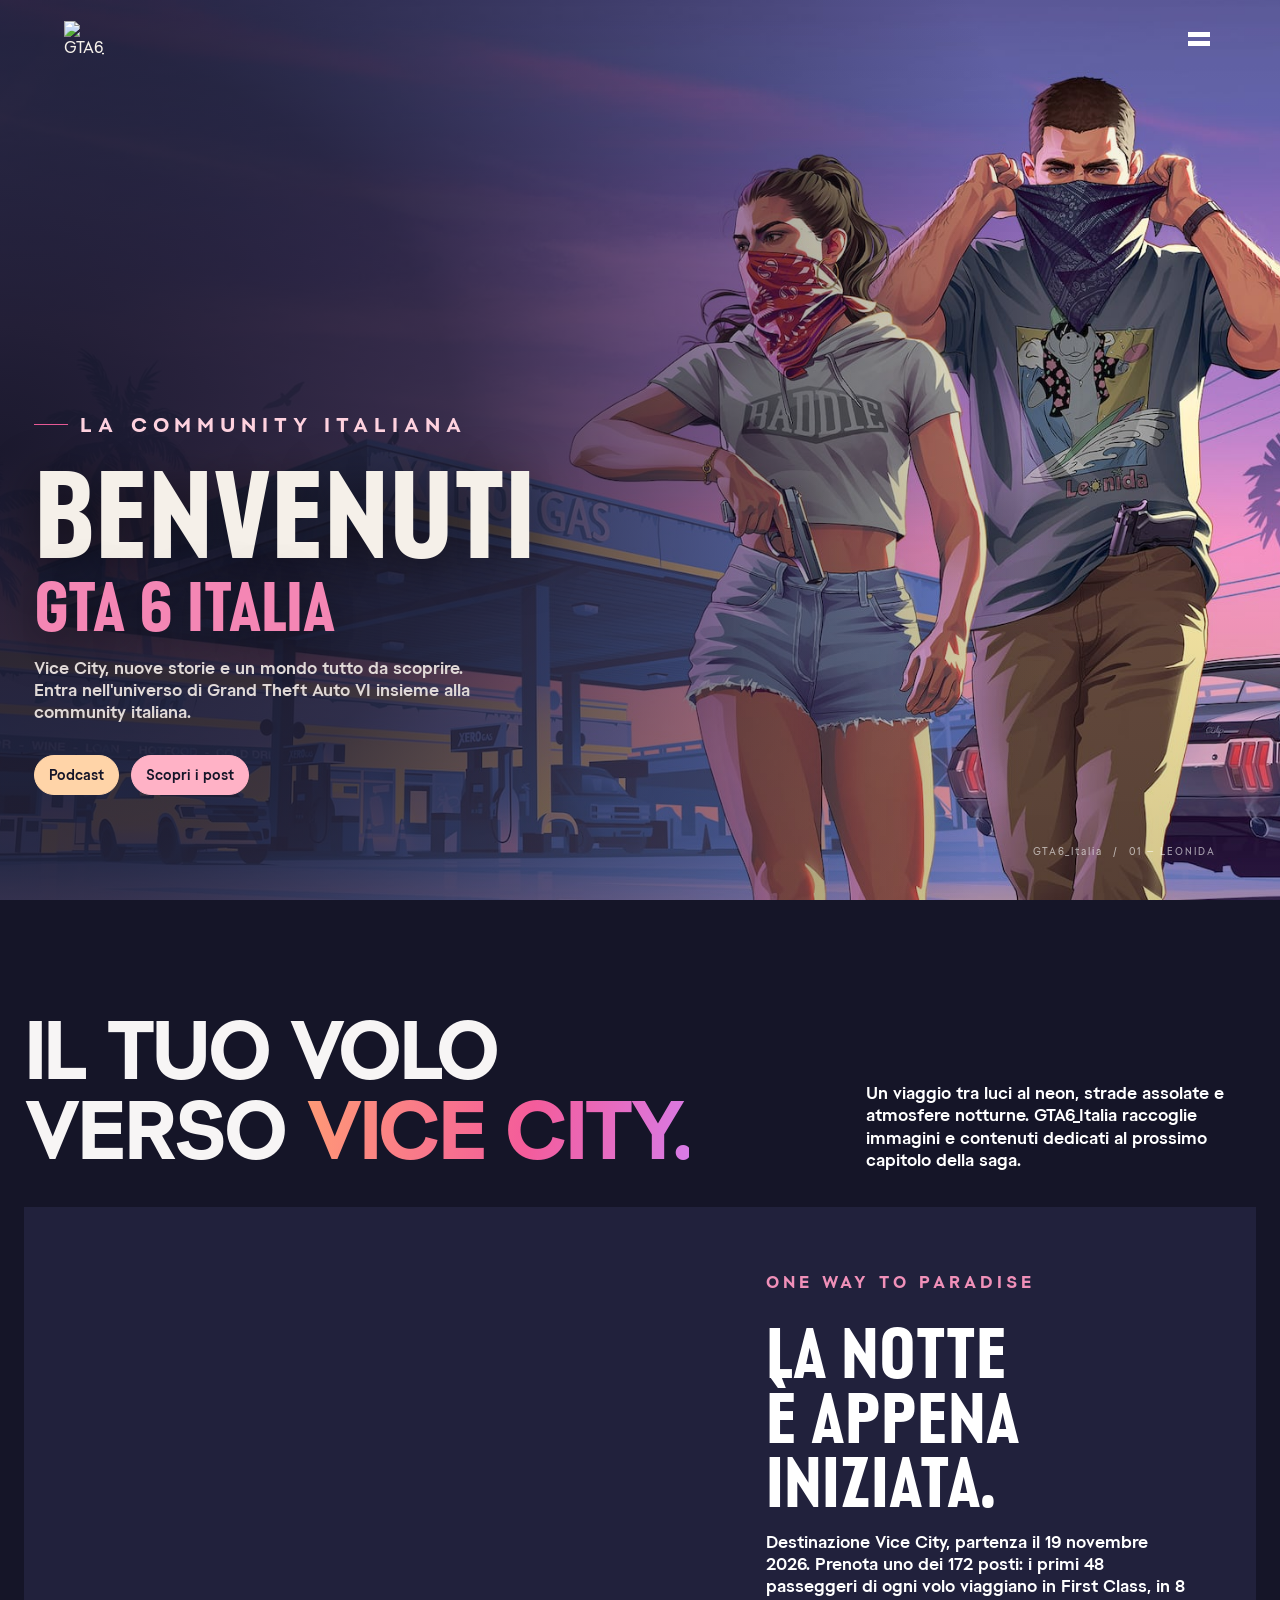
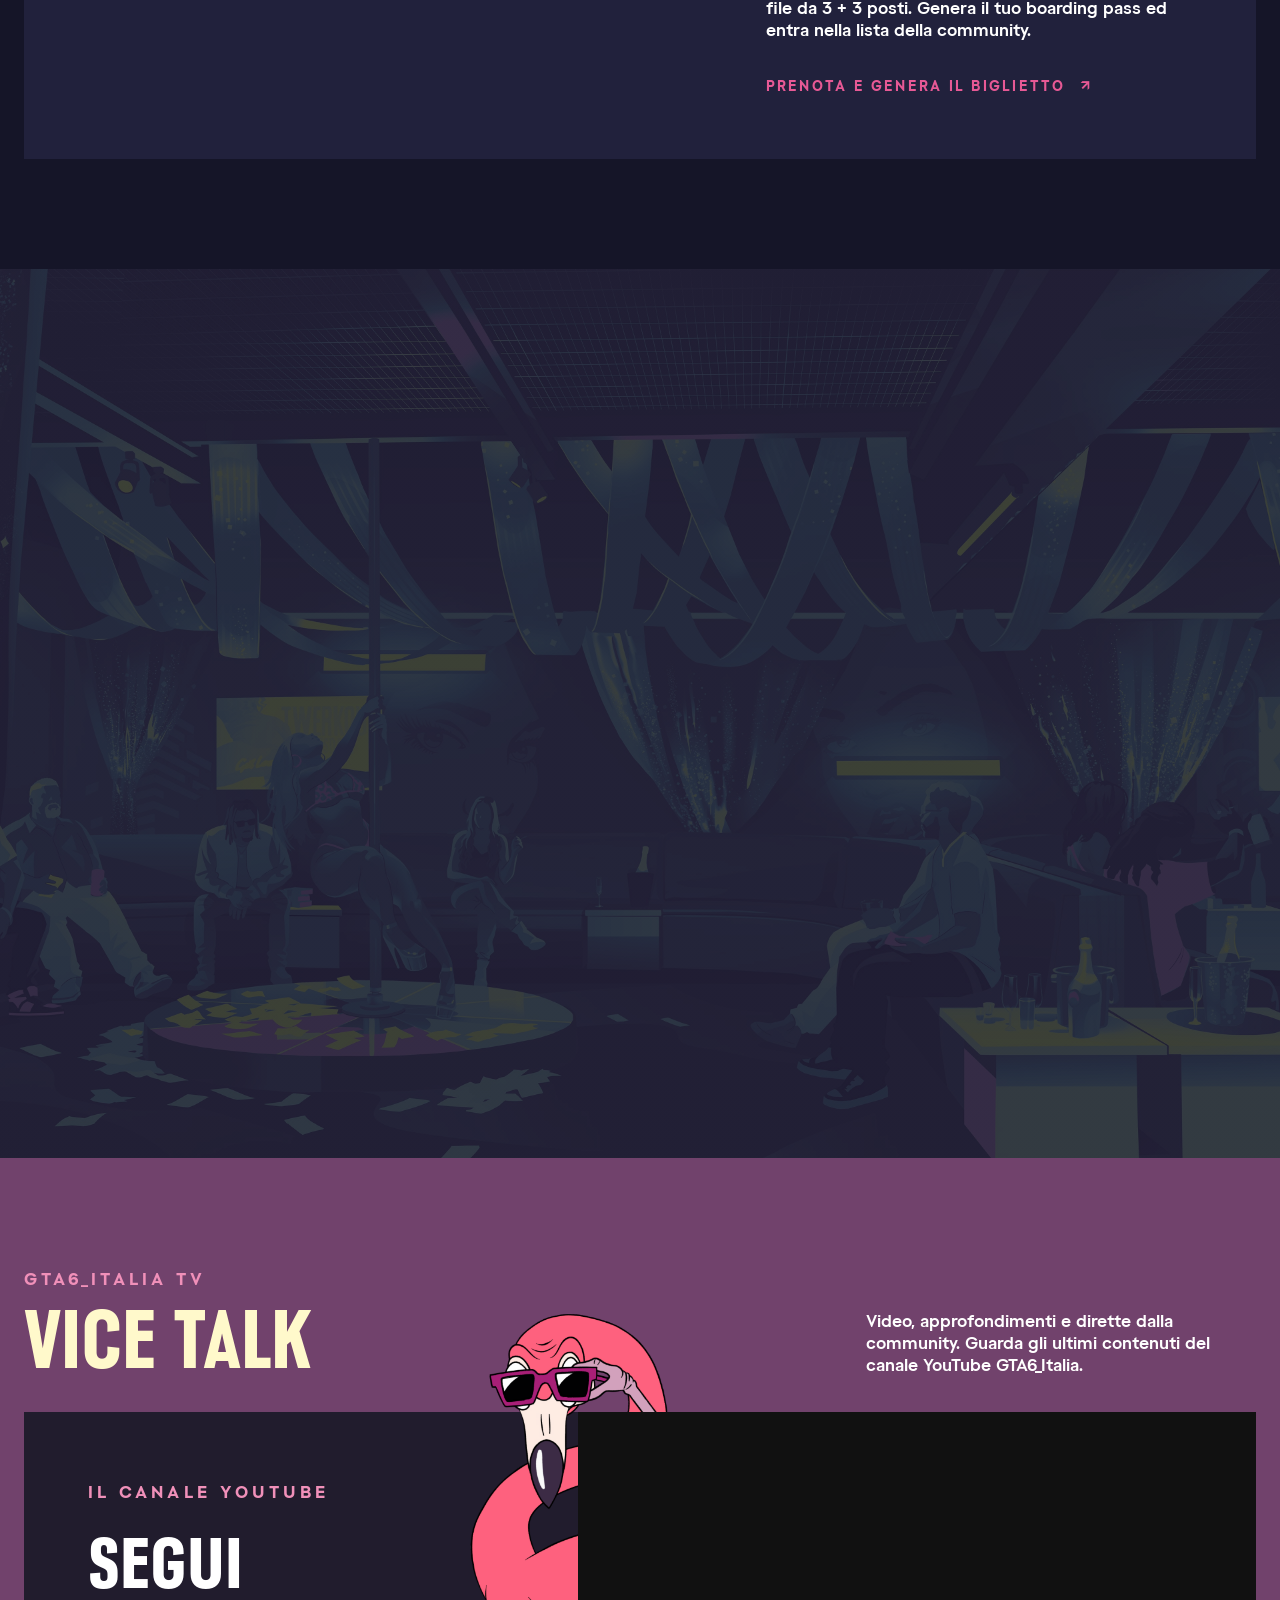
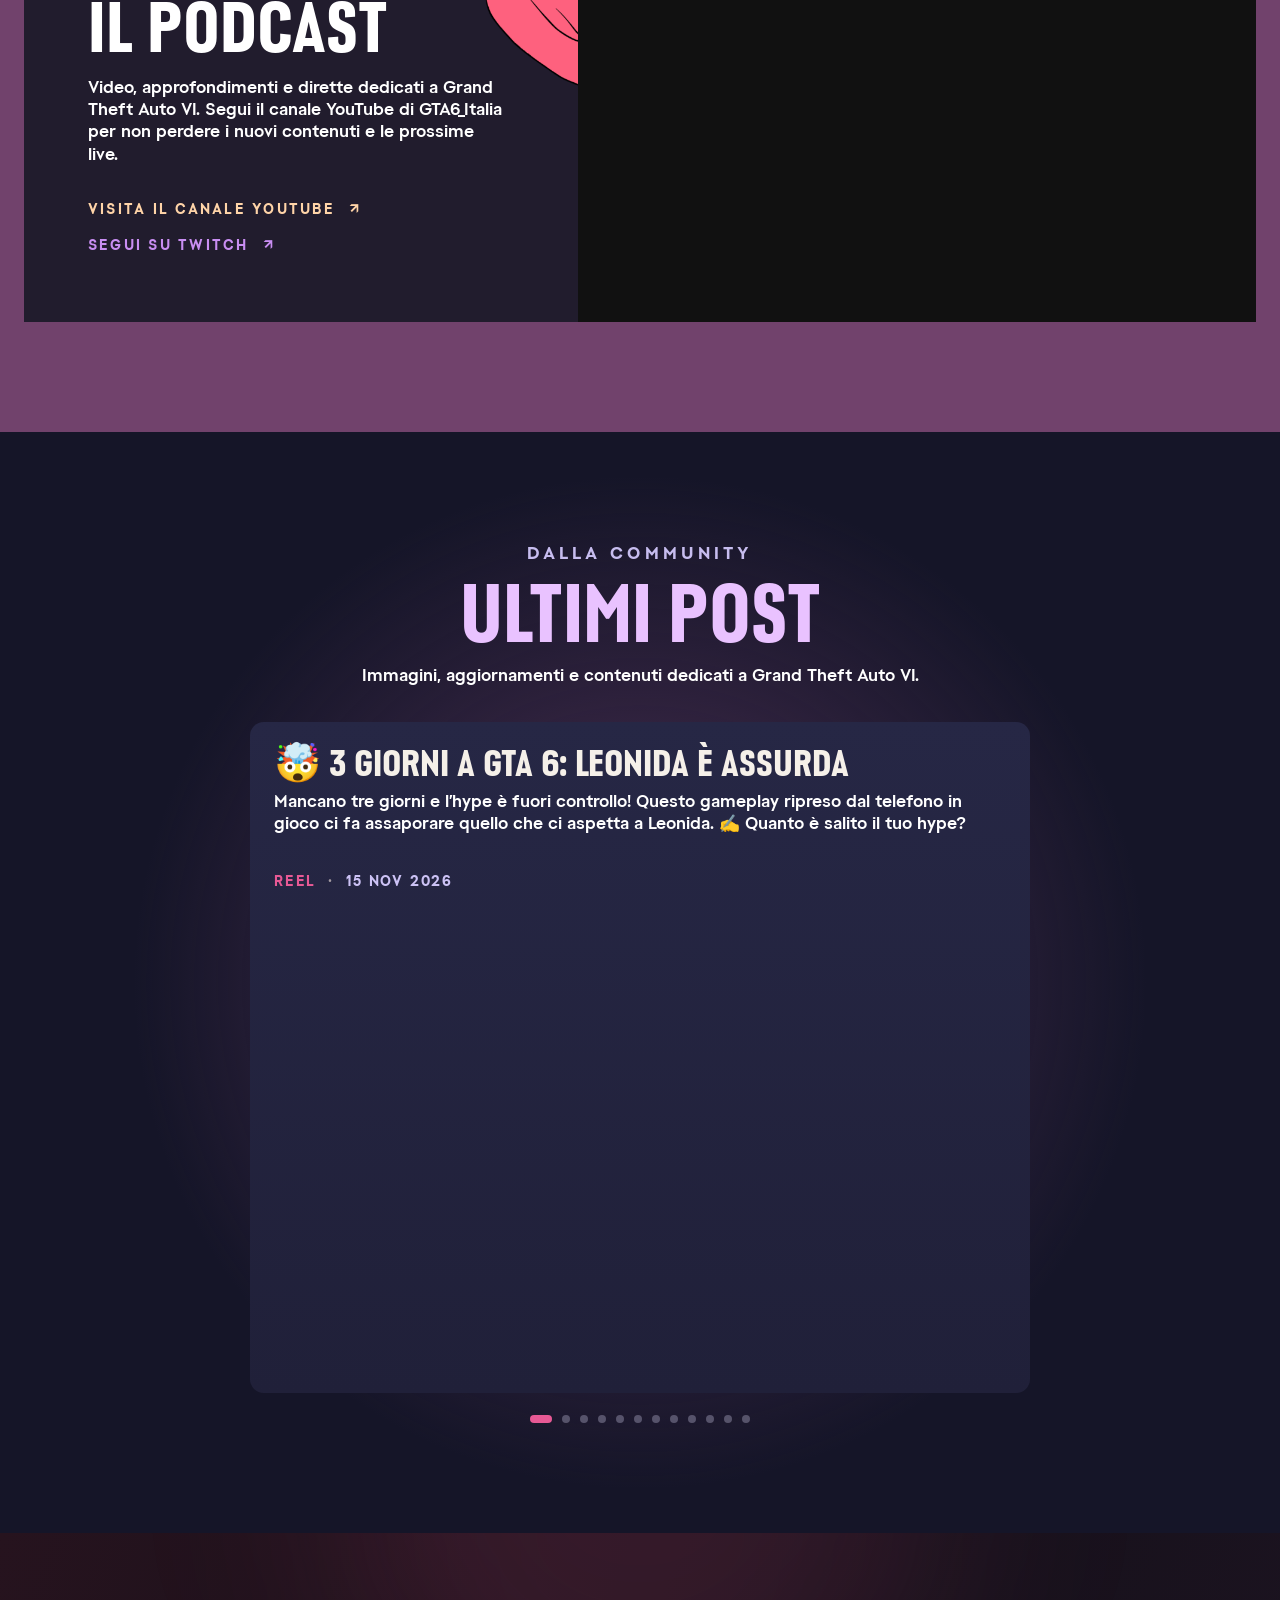
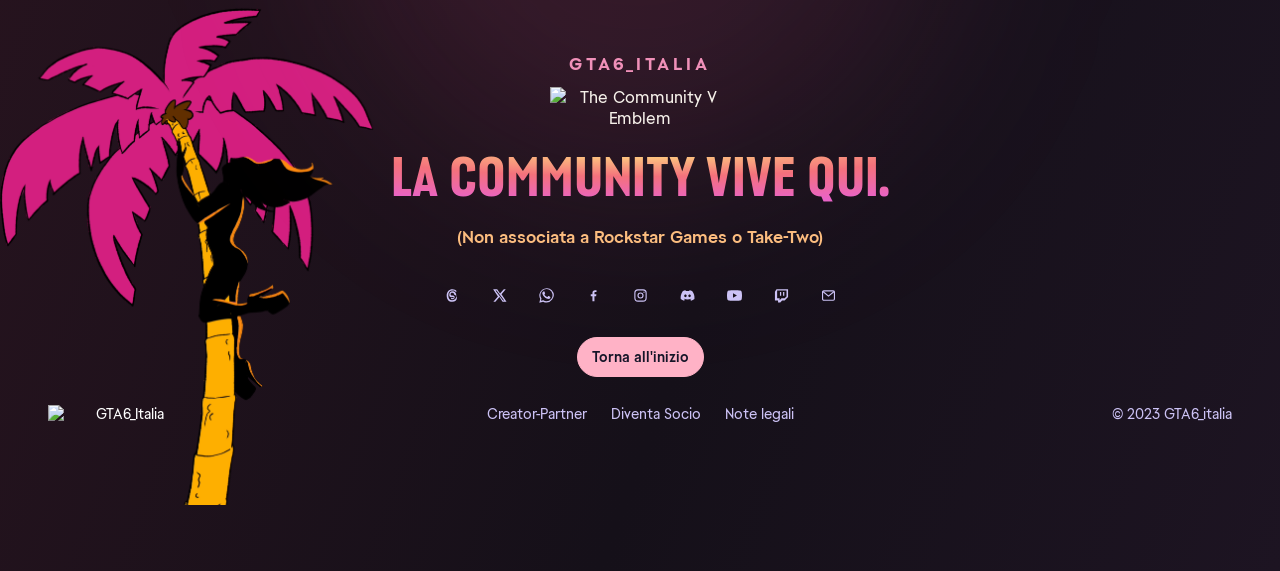
==== commit 714e8865: "Wrap One Way to Paradise menu title" ====
--- a/docs/index.html
+++ b/docs/index.html
@@ -14,7 +14,7 @@
     <a class="brand" href="#inizio" aria-label="GTA6_Italia home"><img src="https://raw.githubusercontent.com/JonaDev2026/GTA6_Italia/main/logo.png" alt="GTA6_Italia"></a>
     <button class="menu" id="menu" aria-label="Apri il menu" aria-expanded="false" aria-controls="nav"><span></span><span></span></button>
     <nav class="nav" id="nav">
-      <a href="#inizio">Home</a><a href="#universo">ONE WAY TO PARADISE</a><a href="#vice-city-radio">Vice City Radio</a><a href="#vice-talk">Vice Talk</a><a href="#posts">Post</a><a href="#community">Community</a><a href="note-legali.html">Note legali</a>
+      <a href="#inizio">Home</a><a href="#universo" class="nav-title"><span>ONE WAY</span><span>TO PARADISE</span></a><a href="#vice-city-radio">Vice City Radio</a><a href="#vice-talk">Vice Talk</a><a href="#posts">Post</a><a href="#community">Community</a><a href="note-legali.html">Note legali</a>
     </nav>
   </header>
 
--- a/docs/style.css
+++ b/docs/style.css
@@ -9,11 +9,12 @@
     body{margin:0;background:var(--ink);color:var(--paper);font-family:"GTAArtDeco",Arial,sans-serif}
     a{color:inherit;text-decoration:none}
     img{display:block;max-width:100%}
-    .topbar{height:78px;position:fixed;z-index:20;inset:0 0 auto;display:flex;align-items:center;justify-content:space-between;padding:0 clamp(20px,5vw,76px);border-bottom:1px solid rgba(255,255,255,.12);background:rgba(12,12,22,.58);-webkit-backdrop-filter:blur(18px) saturate(145%);backdrop-filter:blur(18px) saturate(145%)}
-    .brand img{width:50px;max-height:54px;object-fit:contain}
+    .topbar{height:78px;position:fixed;z-index:20;inset:0 0 auto;display:flex;align-items:center;justify-content:space-between;padding:0 clamp(20px,5vw,76px);border-bottom:0;background:transparent;-webkit-backdrop-filter:none;backdrop-filter:none}
+    .brand img{width:40px;max-height:54px;object-fit:contain}
     .nav{display:flex;align-items:center;gap:clamp(18px,3vw,42px);font-size:17px;font-weight:700;letter-spacing:.16em;text-transform:uppercase}
-    .nav a{opacity:.82;transition:color .2s,opacity .2s}.nav a:hover{color:var(--pink);opacity:1}
-    .menu{display:none;width:42px;height:42px;padding:10px;border:0;background:transparent;color:#fff;cursor:pointer;flex-direction:column;justify-content:center;align-items:center;gap:6px}.menu span{display:block;width:22px;height:3px;border-radius:2px;background:currentColor;transition:transform .25s ease}.menu[aria-expanded="true"] span:first-child{transform:translateY(4.5px) rotate(45deg)}.menu[aria-expanded="true"] span:last-child{transform:translateY(-4.5px) rotate(-45deg)}
+    .nav a{opacity:.82;transition:color .2s,opacity .2s}.nav a:hover{color:#fff;opacity:1;transition:color .15s ease-in-out}
+.nav a.active,.nav a.active:hover{color:#fff9cb;opacity:1}
+    .menu{display:none;width:42px;height:42px;padding:10px;border:0;background:transparent;color:#fff;cursor:pointer;flex-direction:column;justify-content:center;align-items:center;gap:6px}.menu span{display:block;width:22px;height:4px;border-radius:2px;background:currentColor;transition:width .25s ease,transform .25s ease}.menu[aria-expanded="true"] span{width:16px}.menu[aria-expanded="true"] span:first-child{transform:translateY(5px) rotate(45deg)}.menu[aria-expanded="true"] span:last-child{transform:translateY(-5px) rotate(-45deg)}
     .hero{min-height:min(900px,100svh);height:850px;max-height:1000px;position:relative;display:flex;align-items:flex-end;overflow:hidden;background:#191316 url("img/an-extended-look.0zw.9~1j0ne~4.jpg") center 38%/cover no-repeat}
     .hero:before{content:"";position:absolute;inset:0;background:radial-gradient(ellipse 85% 110% at 0% 50%,rgba(21,21,40,.96) 0%,rgba(21,21,40,.78) 42%,rgba(21,21,40,0) 100%),linear-gradient(0deg,rgba(9,9,11,.18) 0%,transparent 48%),linear-gradient(180deg,rgba(0,0,0,.08),transparent 28%)}
     .hero-content{position:relative;width:min(var(--wide),100%);margin:0 auto;padding:150px 34px 105px}
@@ -22,7 +23,7 @@
     h1,h2,h3,p{margin-top:0}
     h1{font:900 clamp(76px,13vw,124px)/.78 "GTAArtDeco Condensed",sans-serif;text-transform:uppercase;margin:28px 0 24px;max-width:850px;text-shadow:0 8px 45px #0008}
     h1 span{display:block;color:#f486b4;font-size:.56em;margin-top:16px}
-    .hero-copy{max-width:470px;color:#e0d9d7;font-size:17px;line-height:1.8}
+    .hero-copy{font-weight:500;max-width:470px;color:#e0d9d7;font-size:17px;line-height:1.3}
     .hero-actions{display:flex;gap:12px;flex-wrap:wrap;margin-top:32px}
     .button{display:inline-flex;align-items:center;justify-content:center;min-height:0;padding:10px 14px;border:1px solid #ffb2c6;border-radius:999px;background:#ffb2c6;color:#151528;font-family:"GTAArtDeco",Arial,sans-serif;font-size:14px;font-weight:500;letter-spacing:normal;text-transform:none;transition:.2s}
     .button.primary{background:#ffb2c6;border-color:#ffb2c6;color:#151528}.hero-actions .button.primary{background:#ffd4a8;border-color:#ffd4a8}.hero-actions .button.primary:hover{background:var(--orange);border-color:var(--orange)}.button:hover{transform:none;background:#f77e9c;border-color:#f77e9c;color:#151528}
@@ -36,12 +37,12 @@
     .universe-link:hover{color:#ffdf80}
     h2.universe-title{font:900 clamp(44px,7vw,82px)/.98 "GTAArtDeco",Arial,sans-serif;letter-spacing:-.045em;color:#f7f5f5}
     h2.universe-title span{background:linear-gradient(100deg,#ff9b75 0%,#f45c9b 58%,#d77ce9 100%);-webkit-background-clip:text;background-clip:text;color:transparent}
-    .section-intro{max-width:390px;color:#fff;font-size:17px;line-height:1.8;margin:0}
+    .section-intro{font-weight:500;max-width:390px;color:#fff;font-size:17px;line-height:1.3;margin:0}
     .feature{display:grid;grid-template-columns:1.1fr .9fr;min-height:510px;background:#21213c}
     .feature-image{min-height:420px;background:url("https://www.rockstargames.com/VI/_next/static/media/desktop.00.5pzu2sm-z4.jpg?akim=1&imdensity=1&imwidth=1536") center/cover no-repeat}
     .feature-copy{padding:clamp(30px,5vw,70px);display:flex;flex-direction:column;justify-content:center}
     .feature-copy h3{font:900 clamp(42px,6vw,72px)/.9 "GTAArtDeco Condensed";text-transform:uppercase;margin:16px 0;color:#fff}
-    .feature-copy p{color:#fff;font-size:17px;line-height:1.9;max-width:420px}
+    .feature-copy p{font-weight:500;color:#fff;font-size:17px;line-height:1.3;max-width:420px}
     .text-link{display:inline-flex;gap:14px;align-items:center;margin-top:18px;color:var(--pink);font-size:14px;font-weight:700;letter-spacing:.16em;text-transform:uppercase}
     .text-link:after{content:"↗";font-size:14px}
     #posts .section-head .kicker{color:#c7bdef}
@@ -81,7 +82,7 @@
     .post-image{display:block;order:-1;width:100%;height:auto;aspect-ratio:16/9;object-fit:cover;object-position:center;background:#21213c;border-radius:14px 14px 0 0}
     .post-body{padding:22px 24px 24px}
     .post-body h3{font:900 clamp(26px,4vw,38px)/.95 "GTAArtDeco Condensed";text-transform:uppercase;margin:0 0 10px}
-    .post-body p{color:#fff;font-size:17px;line-height:1.8;margin:0}
+    .post-body p{font-weight:500;color:#fff;font-size:17px;line-height:1.3;margin:0}
     .post-footer{display:flex;gap:12px;align-items:center;padding:14px 24px 6px;border-top:0;color:#a49ba2;font-size:14px;font-weight:700;letter-spacing:.13em;text-transform:uppercase}
     .post-footer span:first-child{color:var(--pink)}
     .post-footer span:last-child{color:#ccc2f5}
@@ -100,8 +101,8 @@
     footer .footer-socials a:hover{background:#e75995;color:#151528}
     footer .social-icon{width:15px;height:15px;font-size:15px}
     .community h2{font-size:clamp(36px,4.5vw,56px);max-width:900px;margin:0 auto 24px;background:radial-gradient(62.79% 100% at 50% 0%, #ffdf80 0%, #f4717c 50%, #e963c7 100%);-webkit-background-clip:text;background-clip:text;color:transparent}
-    .community p{max-width:520px;margin:0 auto;color:#fff;font-size:17px;line-height:1.9}.community .community-note{margin:28px auto 0;color:#aaa5a5;font-size:10px;line-height:1.6;letter-spacing:.08em}
-    .community .community-subtitle{max-width:none;margin:12px auto 0;color:#fcbd7f;font-size:17px;line-height:1.5;letter-spacing:normal}
+    .community p{font-weight:500;max-width:520px;margin:0 auto;color:#fff;font-size:17px;line-height:1.3}.community .community-note{margin:28px auto 0;color:#aaa5a5;font-size:10px;line-height:1.6;letter-spacing:.08em}
+    .community .community-subtitle{max-width:none;margin:12px auto 0;color:#fcbd7f;font-size:17px;line-height:1.3;letter-spacing:normal}
     footer{padding:28px 24px;background-color:transparent;background-image:none;border-top:0;display:grid;grid-template-columns:1fr auto 1fr;align-items:center;gap:24px;color:#fff;font-size:14px;letter-spacing:normal;text-transform:none;position:relative;isolation:isolate}
     
     
@@ -112,19 +113,23 @@
     .footer-link:hover{color:#f77e9c}
     .footer-copyright{justify-self:end;font-size:14px;letter-spacing:normal;text-transform:none!important;white-space:nowrap;color:#ccc2f5}
     .reveal{opacity:0;transform:translateY(24px);transition:opacity .7s,transform .7s}.reveal.visible{opacity:1;transform:none}
-    @media(max-width:760px){.topbar{height:68px;background:#18182d}.brand img{width:50px}.menu{display:flex;position:relative;z-index:22}.nav{display:flex;position:fixed;z-index:21;top:68px;right:0;left:auto;width:min(90vw,480px);height:calc(100dvh - 68px);padding:32px 26px;background:#18182d;flex-direction:column;align-items:flex-start;gap:8px;border-left:1px solid rgba(255,255,255,.12);border-bottom:0;transform:translateX(100%);visibility:hidden;pointer-events:none;transition:transform .35s ease,visibility .35s}.nav.open{transform:translateX(0);visibility:visible;pointer-events:auto}.nav a{font-family:"GTAArtDeco Condensed",Arial,sans-serif;font-size:44px;font-weight:700;letter-spacing:normal;color:#ccc2f5}.hero{height:780px;min-height:760px;background-position:58% center}.hero-content{padding:130px 24px 100px}.hero:before{background:radial-gradient(ellipse 100% 100% at 0% 50%,rgba(21,21,40,.98) 0%,rgba(21,21,40,.82) 48%,rgba(21,21,40,.12) 100%),linear-gradient(0deg,#151528,transparent 70%)}.section{padding:78px 20px}.section-head{display:block}.section-intro{margin-top:20px}.feature{grid-template-columns:1fr}.feature-image{min-height:330px}.spotify-info{min-height:180px}.spotify-player{height:510px;min-height:510px;aspect-ratio:auto}.spotify-player iframe{height:510px;min-height:510px}.vice-talk-player{min-height:330px}.vice-talk-player iframe{min-height:330px}.vice-talk .feature{grid-template-columns:1fr}.vice-talk:before{background-size:60% auto}.vice-talk-player{min-height:0;aspect-ratio:16/9}.vice-talk-player iframe{min-height:0}.posts-feed{gap:16px}.post-head{padding:16px}.post-body{padding:18px}.post-footer{padding:13px 18px}.community{padding:90px 22px}footer{flex-direction:column;text-align:center}}
+    @media(max-width:760px){.topbar{height:68px;background:transparent;border-bottom:0;-webkit-backdrop-filter:none;backdrop-filter:none}.brand img{width:40px}.menu{display:flex;position:relative;z-index:22}.nav{display:flex;position:fixed;z-index:21;top:68px;right:0;left:auto;width:min(90vw,380px);height:calc(100dvh - 68px);padding:32px 26px;background:#18182d;flex-direction:column;align-items:flex-start;gap:8px;border-left:1px solid rgba(255,255,255,.12);border-bottom:0;transform:translateX(100%);visibility:hidden;pointer-events:none;transition:transform .35s ease,visibility .35s}.nav.open{transform:translateX(0);visibility:visible;pointer-events:auto}.nav a{font-family:"GTAArtDeco Condensed",Arial,sans-serif;font-size:48px;font-weight:700;line-height:1.1;letter-spacing:normal;color:#ccc2f5}.hero{height:780px;min-height:760px;background-position:58% center}.hero-content{padding:130px 24px 100px}.hero:before{background:radial-gradient(ellipse 100% 100% at 0% 50%,rgba(21,21,40,.98) 0%,rgba(21,21,40,.82) 48%,rgba(21,21,40,.12) 100%),linear-gradient(0deg,#151528,transparent 70%)}.section{padding:78px 20px}.section-head{display:block}.section-intro{margin-top:20px}.feature{grid-template-columns:1fr}.feature-image{min-height:330px}.spotify-info{min-height:180px}.spotify-player{height:510px;min-height:510px;aspect-ratio:auto}.spotify-player iframe{height:510px;min-height:510px}.vice-talk-player{min-height:330px}.vice-talk-player iframe{min-height:330px}.vice-talk .feature{grid-template-columns:1fr}.vice-talk:before{background-size:60% auto}.vice-talk-player{min-height:0;aspect-ratio:16/9}.vice-talk-player iframe{min-height:0}.posts-feed{gap:16px}.post-head{padding:16px}.post-body{padding:18px}.post-footer{padding:13px 18px}.community{padding:90px 22px}footer{flex-direction:column;text-align:center}}
     @media(prefers-reduced-motion:reduce){html{scroll-behavior:auto}*,*:before,*:after{transition:none!important}.reveal{opacity:1;transform:none}}
 
     @media(max-width:760px){footer{padding:24px 16px;grid-template-columns:1fr;justify-items:center;gap:16px;background-position:calc(50% - 135px) center;background-size:auto 90px}.footer-brand,.footer-copyright{justify-self:center}.footer-links{gap:20px;flex-wrap:wrap}}
 
 
 /* Menu hamburger attivo su desktop e mobile */
+.topbar:has(.menu[aria-expanded="true"]){z-index:22;background:transparent;border-bottom-color:transparent;-webkit-backdrop-filter:none;backdrop-filter:none}
+.menu[aria-expanded="true"]{position:fixed;top:18px;right:calc(clamp(20px,5vw,76px) - 4px);z-index:30;color:#adb5ff;background:#2f2e52;border-radius:50%}.menu[aria-expanded="true"]:hover{background:rgba(47,46,82,.4)}
 .menu{display:flex}
-.nav{position:fixed;z-index:21;top:78px;right:0;left:auto;width:min(90vw,480px);height:calc(100dvh - 78px);padding:32px 26px;background:linear-gradient(to top,#0d0e1c,#1e1e36);flex-direction:column;align-items:flex-start;justify-content:flex-start;gap:0;border-left:1px solid rgba(255,255,255,.12);border-bottom:0;transform:translateX(100%);visibility:hidden;pointer-events:none;transition:transform .35s ease,visibility .35s}
+.menu:not([aria-expanded="true"]){gap:4px;right:-4px}
+.menu:not([aria-expanded="true"]) span{height:5px;border-radius:0;transform:translateX(4px)}
+.nav{position:fixed;z-index:21;top:0;right:0;left:auto;width:min(90vw,380px);height:100dvh;padding:110px 52px 32px;background:linear-gradient(189deg,#1f1f38 0.55%,#18182d 30.38%,#111222 65.19%,#0c0d1b 100%);flex-direction:column;align-items:flex-start;justify-content:flex-start;gap:0;letter-spacing:0;border-left:1px solid rgba(255,255,255,.12);border-bottom:0;transform:translateX(100%);visibility:hidden;pointer-events:none;transition:transform .35s ease,visibility .35s}
 .nav.open{transform:translateX(0);visibility:visible;pointer-events:auto}
-.nav a{font-family:"GTAArtDeco Condensed",Arial,sans-serif;font-size:44px;font-weight:700;line-height:.82;letter-spacing:normal;color:#ccc2f5;opacity:1}
-.nav a:hover{color:var(--pink);opacity:1}
-@media(max-width:760px){.nav{top:68px;height:calc(100dvh - 68px)}}
+.nav a{font-family:"GTAArtDeco Condensed",Arial,sans-serif;font-size:46px;font-weight:700;line-height:1.2;letter-spacing:0;color:#ccc2f5;opacity:1}
+.nav a:hover{color:#fff;opacity:1;transition:color .15s ease-in-out}
+@media(max-width:760px){.nav{top:0;height:100dvh}}
 
 
 @media(max-width:760px){.community{background-size:0% auto}.hero .eyebrow{font-size:16px}}
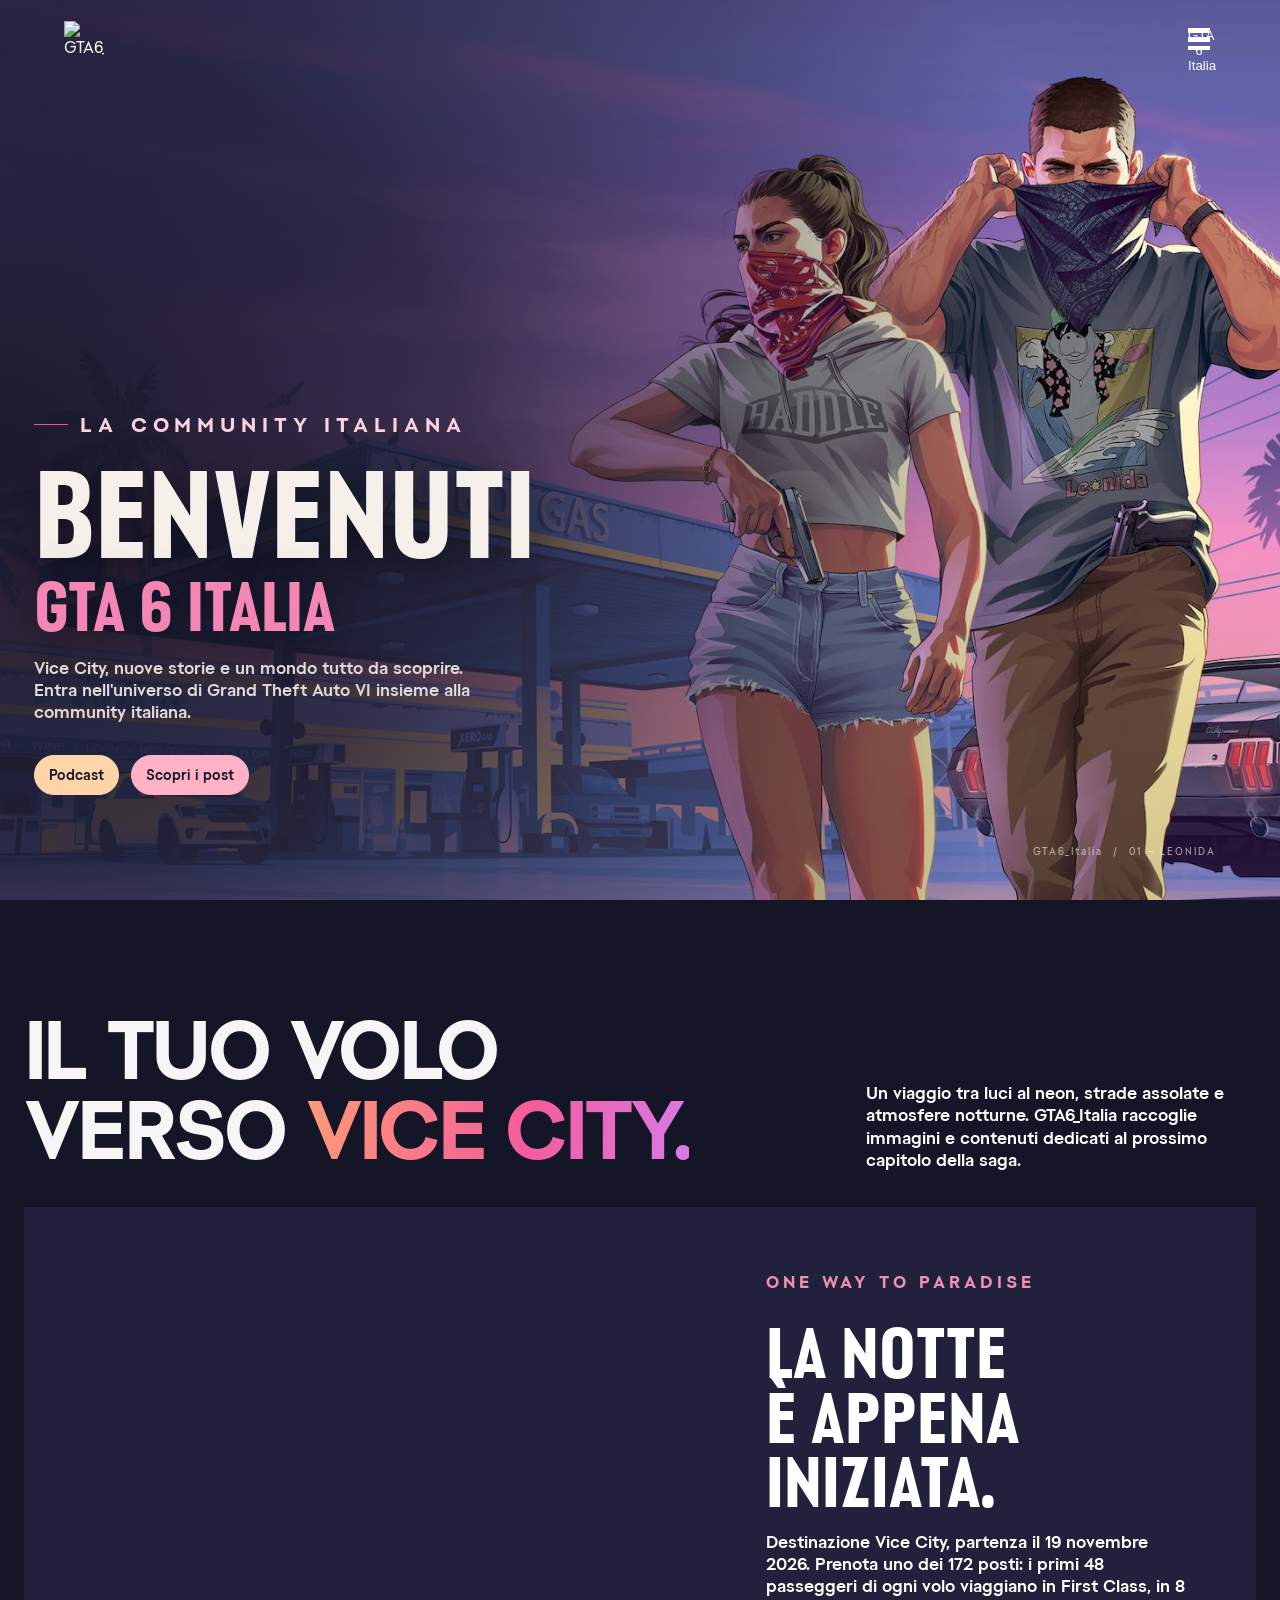
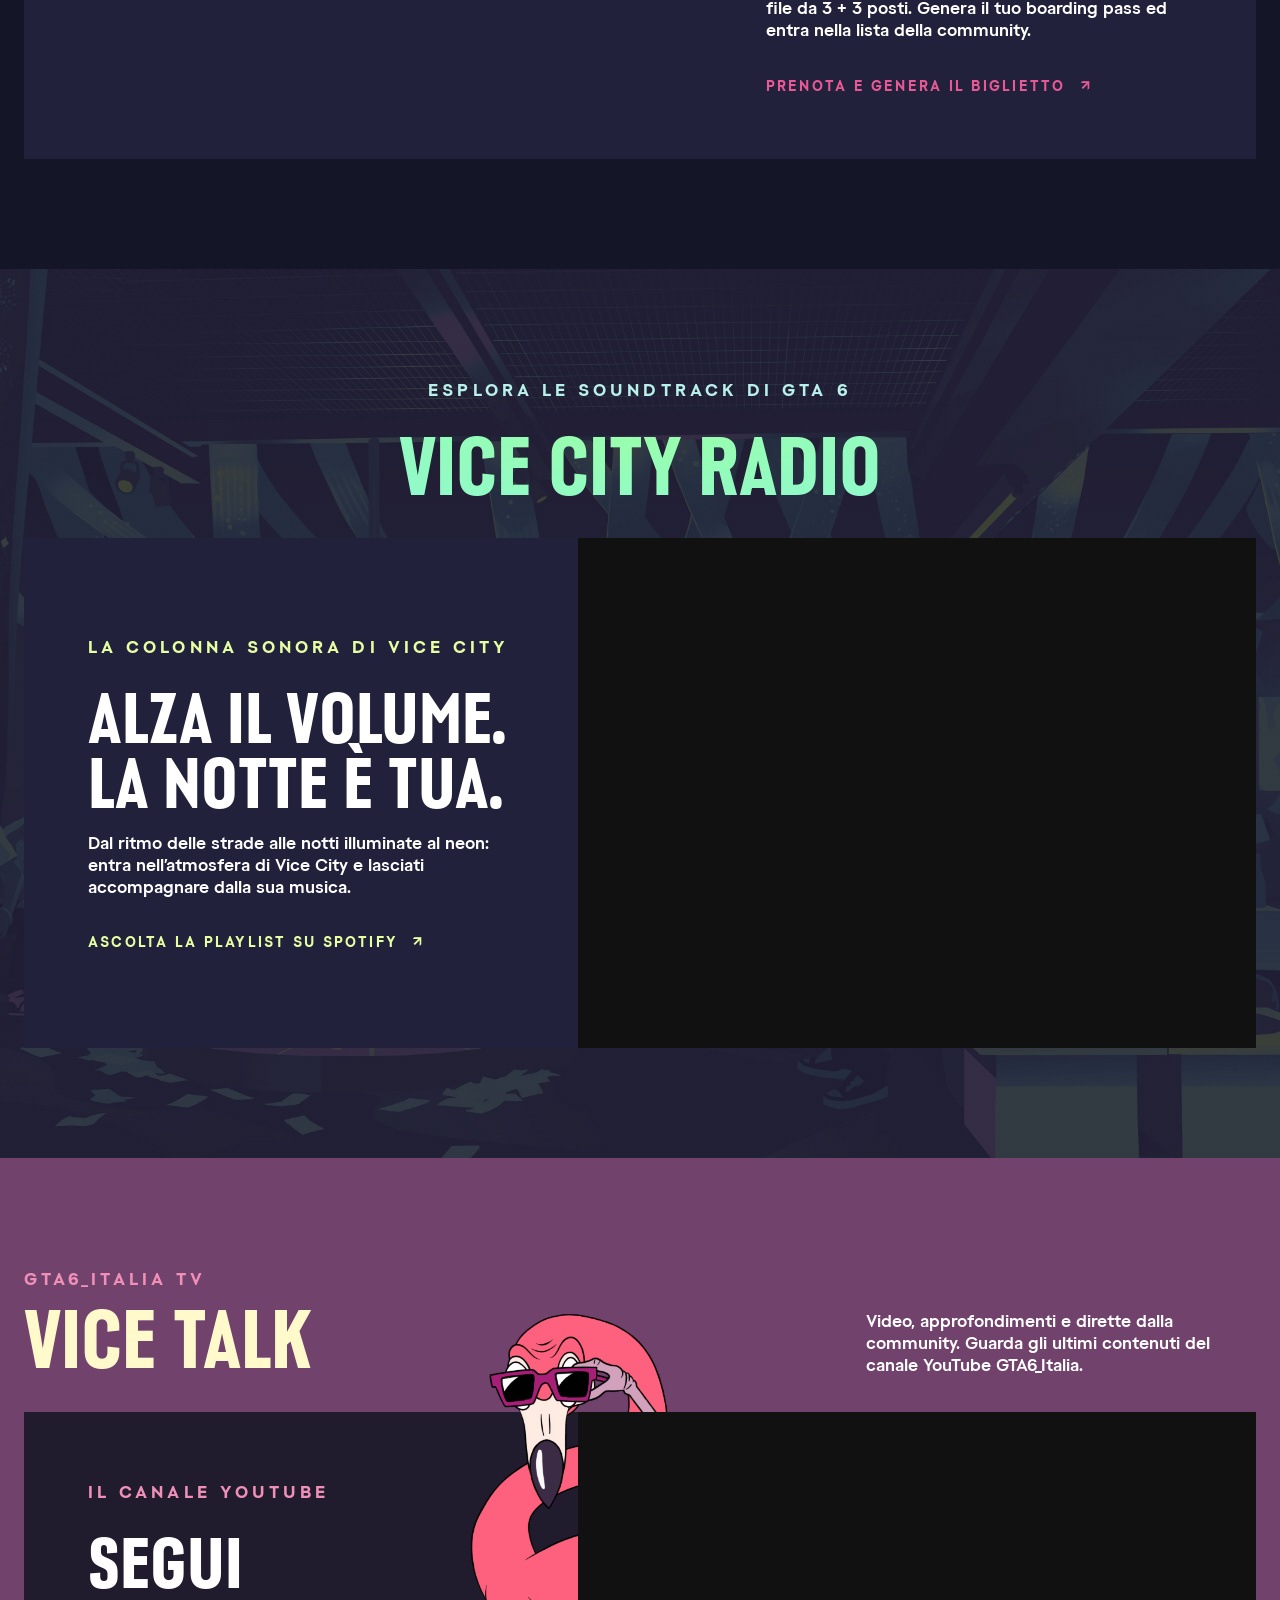
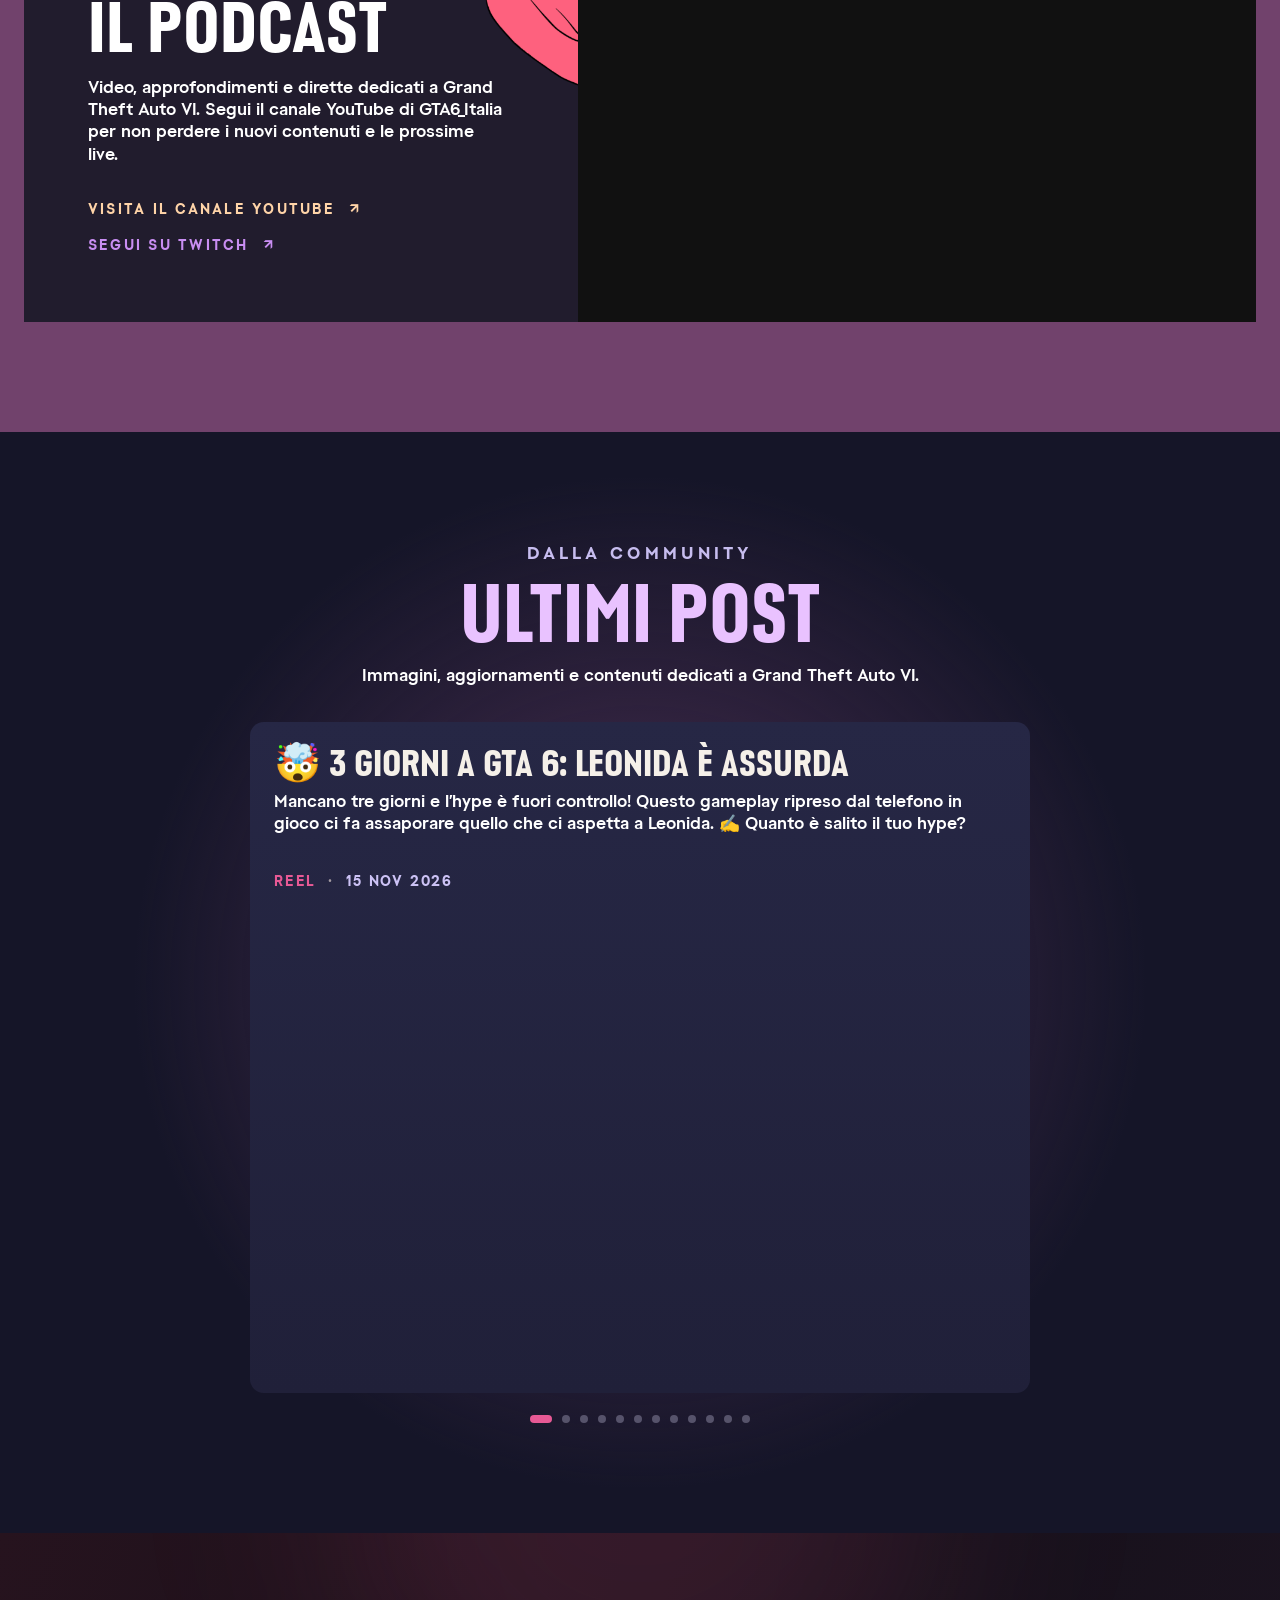
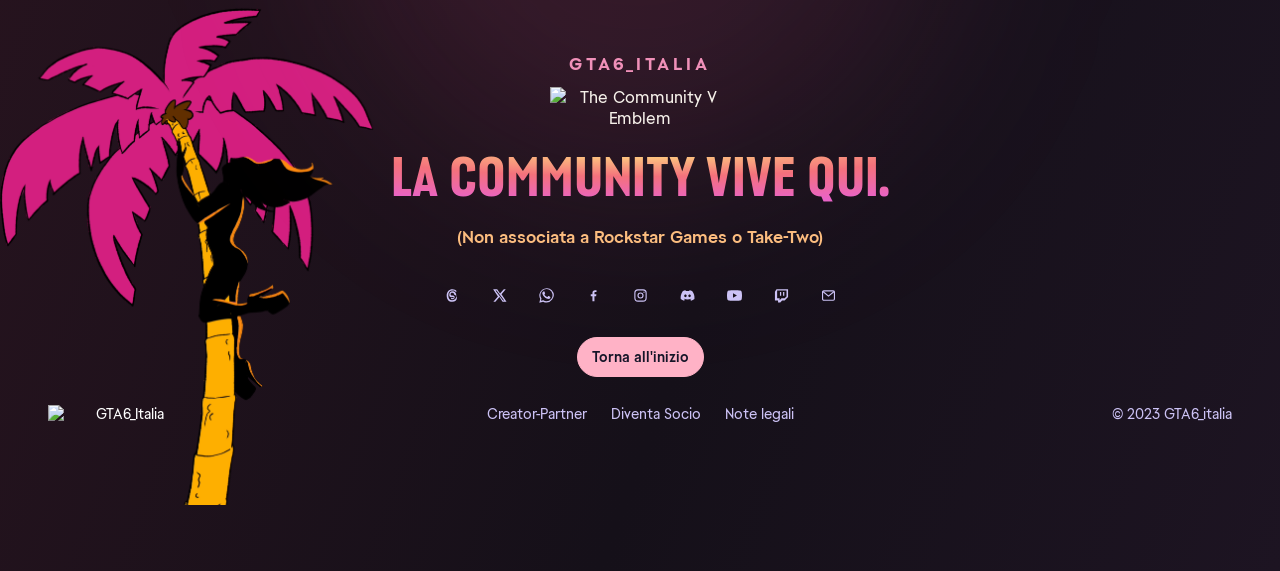
==== commit 568ae6d4: "Add GTA 6 Italia label beside menu close icon" ====
--- a/docs/index.html
+++ b/docs/index.html
@@ -12,7 +12,7 @@
 <body>
   <header class="topbar">
     <a class="brand" href="#inizio" aria-label="GTA6_Italia home"><img src="https://raw.githubusercontent.com/JonaDev2026/GTA6_Italia/main/logo.png" alt="GTA6_Italia"></a>
-    <button class="menu" id="menu" aria-label="Apri il menu" aria-expanded="false" aria-controls="nav"><span></span><span></span></button>
+    <button class="menu" id="menu" aria-label="Apri il menu" aria-expanded="false" aria-controls="nav"><span class="menu-label">GTA 6 Italia</span><span></span><span></span></button>
     <nav class="nav" id="nav">
       <a href="#inizio">Home</a><a href="#universo" class="nav-title"><span>ONE WAY</span><span>TO PARADISE</span></a><a href="#vice-city-radio">Vice City Radio</a><a href="#vice-talk">Vice Talk</a><a href="#posts">Post</a><a href="#community">Community</a><a href="note-legali.html">Note legali</a>
     </nav>
--- a/docs/style.css
+++ b/docs/style.css
@@ -128,6 +128,7 @@
 .nav{position:fixed;z-index:21;top:0;right:0;left:auto;width:min(90vw,380px);height:100dvh;padding:110px 52px 32px;background:linear-gradient(189deg,#1f1f38 0.55%,#18182d 30.38%,#111222 65.19%,#0c0d1b 100%);flex-direction:column;align-items:flex-start;justify-content:flex-start;gap:0;letter-spacing:0;border-left:1px solid rgba(255,255,255,.12);border-bottom:0;transform:translateX(100%);visibility:hidden;pointer-events:none;transition:transform .35s ease,visibility .35s}
 .nav.open{transform:translateX(0);visibility:visible;pointer-events:auto}
 .nav a{font-family:"GTAArtDeco Condensed",Arial,sans-serif;font-size:46px;font-weight:700;line-height:1.2;letter-spacing:0;color:#ccc2f5;opacity:1}
+.nav .nav-title span{display:block;line-height:.82}
 .nav a:hover{color:#fff;opacity:1;transition:color .15s ease-in-out}
 @media(max-width:760px){.nav{top:0;height:100dvh}}
 
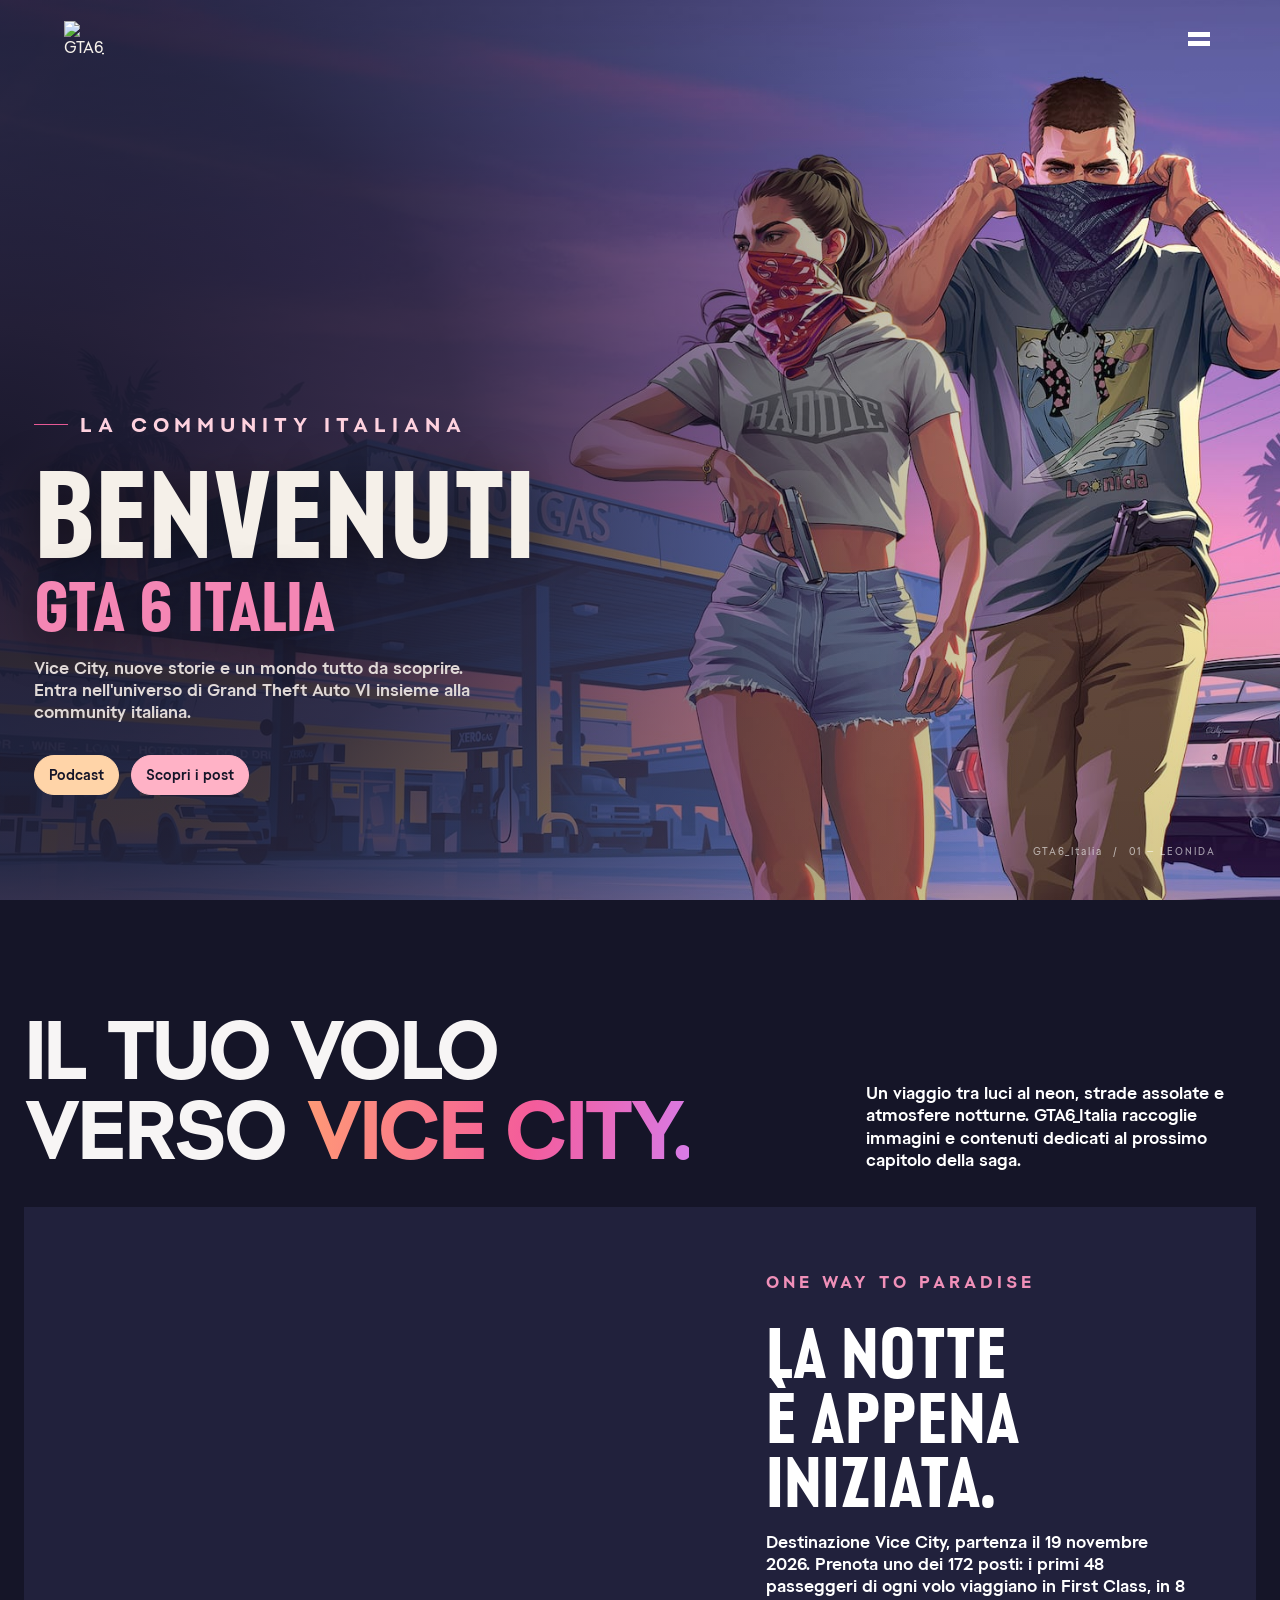
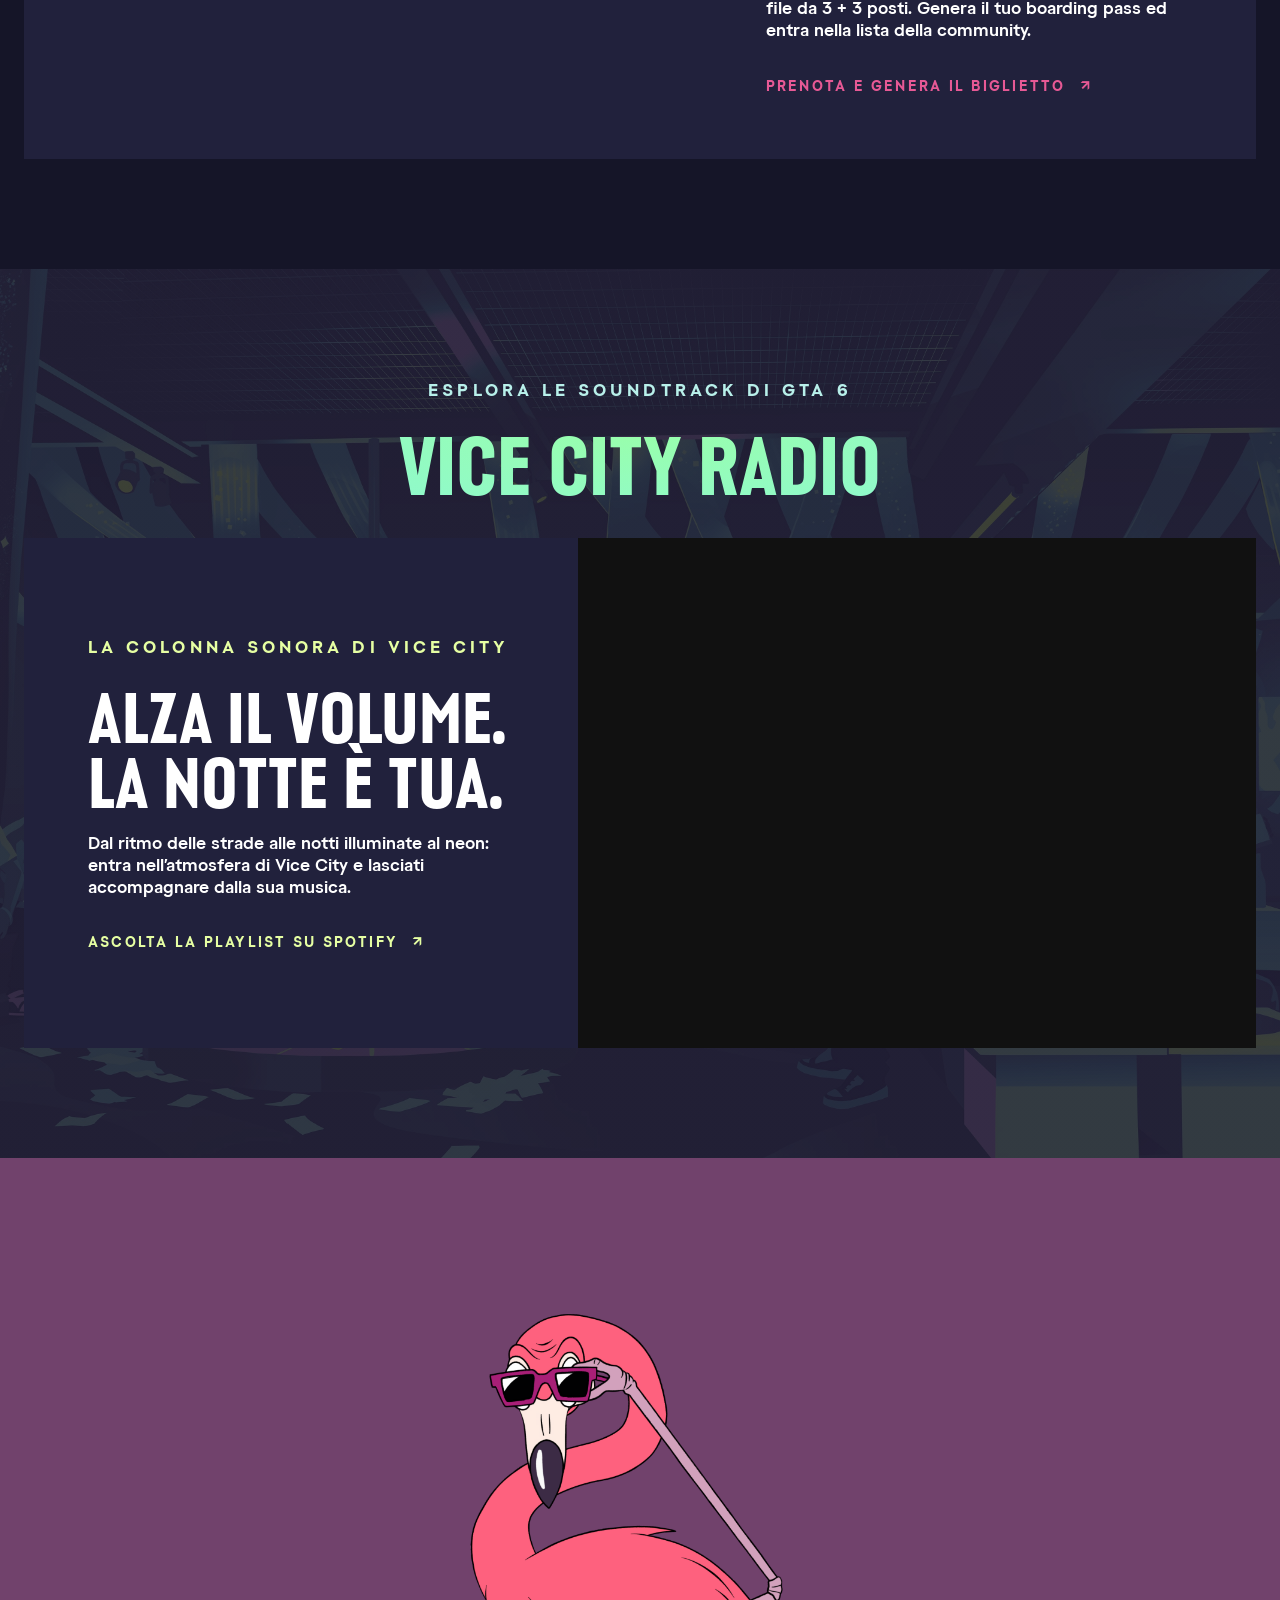
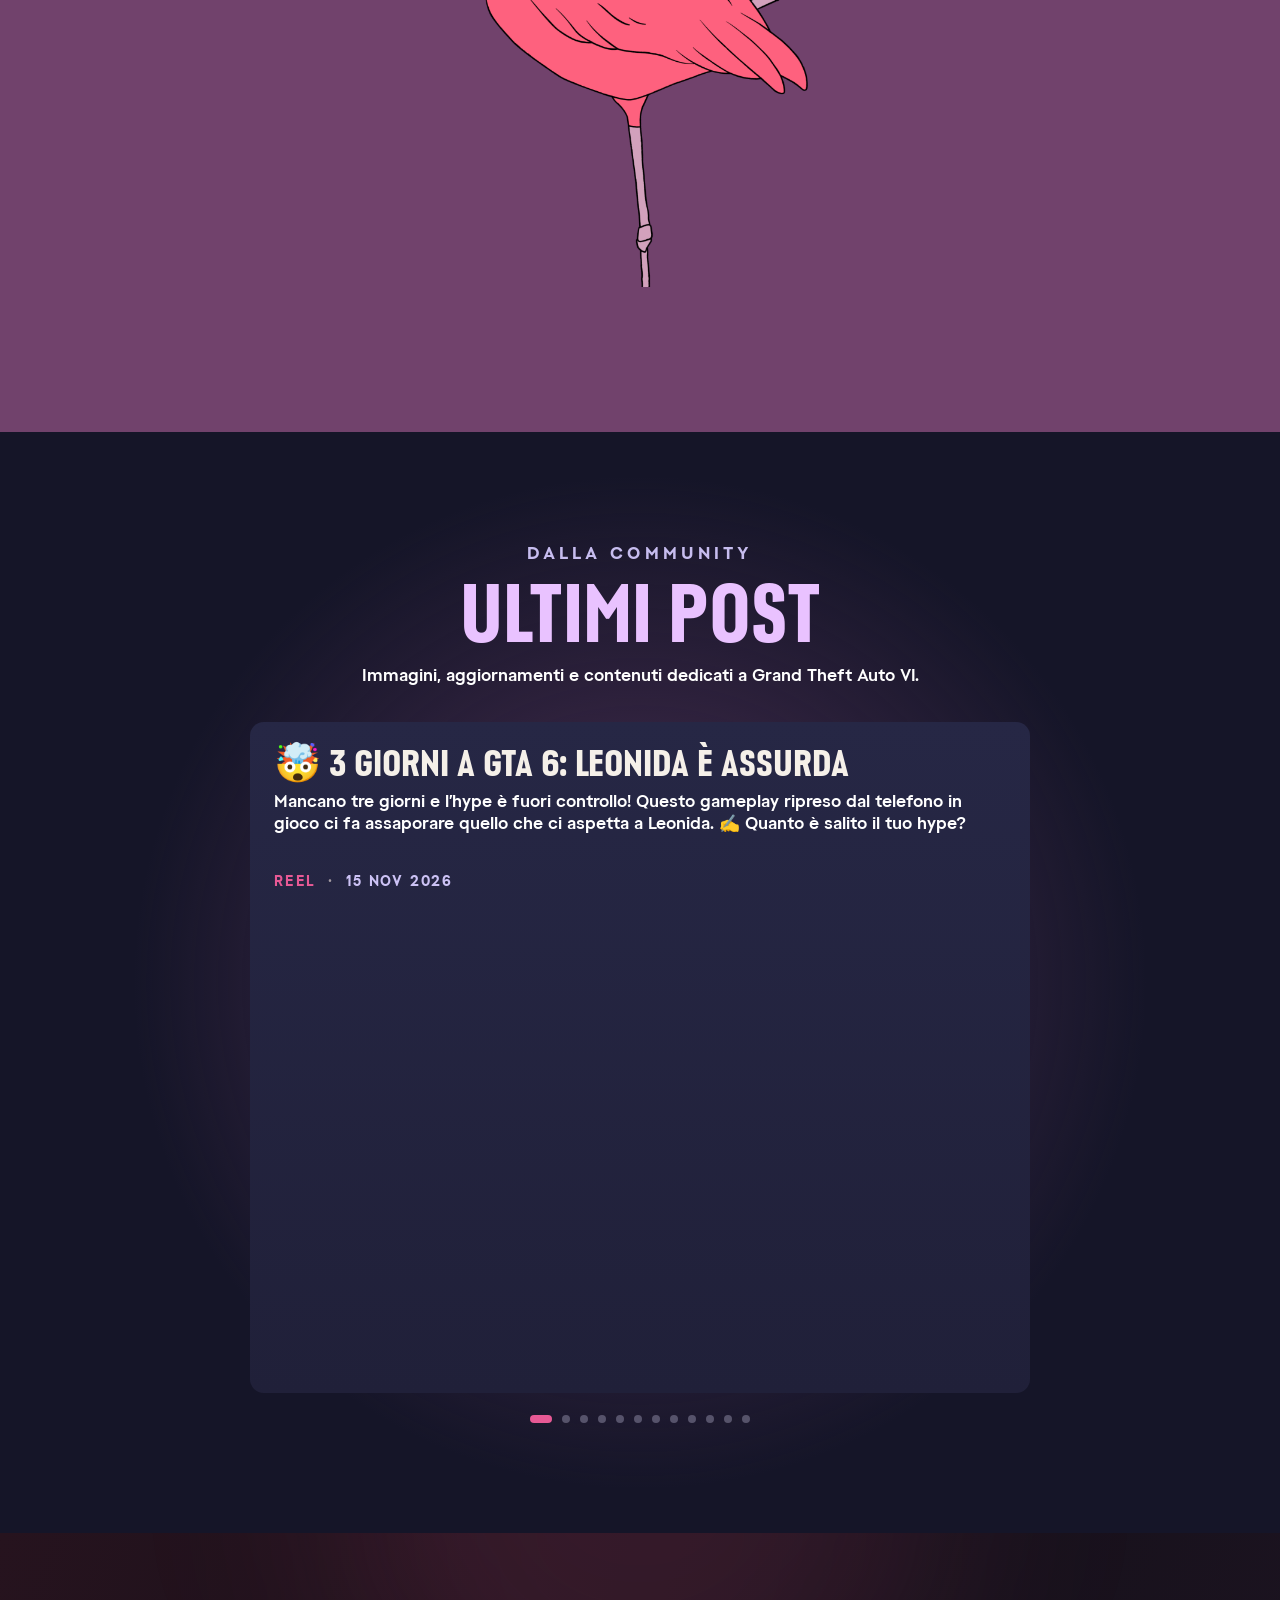
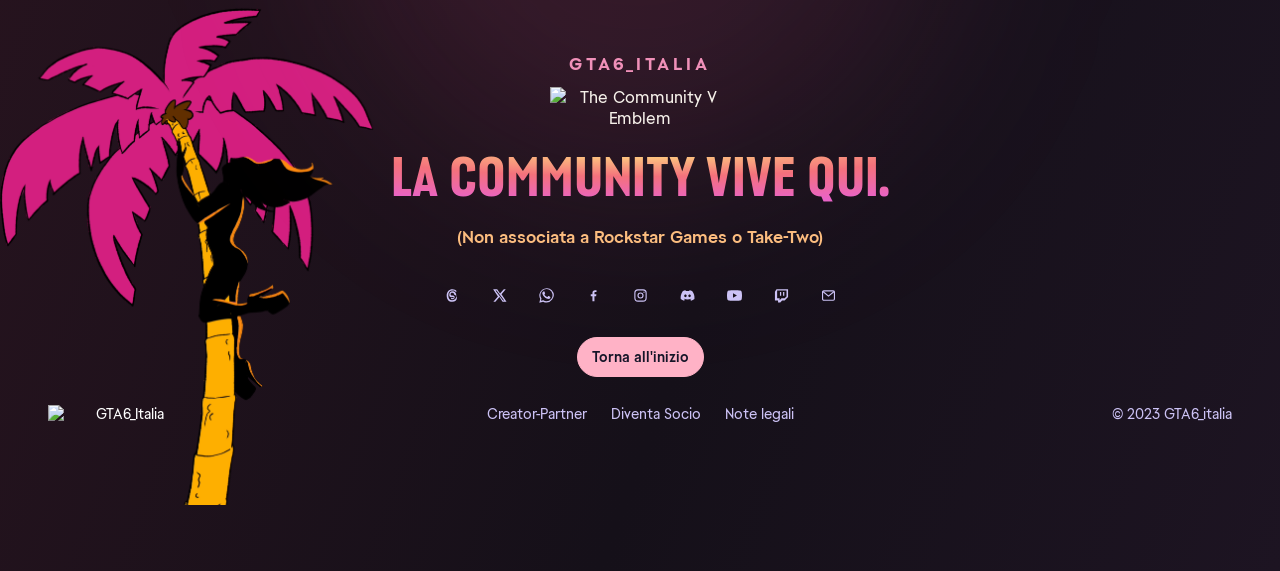
==== commit c3f70ab6: "Aggiorna etichetta menu in Grand Theft Auto VI Italia" ====
--- a/docs/index.html
+++ b/docs/index.html
@@ -12,7 +12,7 @@
 <body>
   <header class="topbar">
     <a class="brand" href="#inizio" aria-label="GTA6_Italia home"><img src="https://raw.githubusercontent.com/JonaDev2026/GTA6_Italia/main/logo.png" alt="GTA6_Italia"></a>
-    <button class="menu" id="menu" aria-label="Apri il menu" aria-expanded="false" aria-controls="nav"><span class="menu-label">GTA 6 Italia</span><span></span><span></span></button>
+    <button class="menu" id="menu" aria-label="Apri il menu" aria-expanded="false" aria-controls="nav"><span class="menu-label">Grand Theft Auto VI Italia</span><span></span><span></span></button>
     <nav class="nav" id="nav">
       <a href="#inizio">Home</a><a href="#universo" class="nav-title"><span>ONE WAY</span><span>TO PARADISE</span></a><a href="#vice-city-radio">Vice City Radio</a><a href="#vice-talk">Vice Talk</a><a href="#posts">Post</a><a href="#community">Community</a><a href="note-legali.html">Note legali</a>
     </nav>
--- a/docs/style.css
+++ b/docs/style.css
@@ -14,7 +14,7 @@
     .nav{display:flex;align-items:center;gap:clamp(18px,3vw,42px);font-size:17px;font-weight:700;letter-spacing:.16em;text-transform:uppercase}
     .nav a{opacity:.82;transition:color .2s,opacity .2s}.nav a:hover{color:#fff;opacity:1;transition:color .15s ease-in-out}
 .nav a.active,.nav a.active:hover{color:#fff9cb;opacity:1}
-    .menu{display:none;width:42px;height:42px;padding:10px;border:0;background:transparent;color:#fff;cursor:pointer;flex-direction:column;justify-content:center;align-items:center;gap:6px}.menu span{display:block;width:22px;height:4px;border-radius:2px;background:currentColor;transition:width .25s ease,transform .25s ease}.menu[aria-expanded="true"] span{width:16px}.menu[aria-expanded="true"] span:first-child{transform:translateY(5px) rotate(45deg)}.menu[aria-expanded="true"] span:last-child{transform:translateY(-5px) rotate(-45deg)}
+    .menu{display:none;width:42px;height:42px;padding:10px;border:0;background:transparent;color:#fff;cursor:pointer;flex-direction:column;justify-content:center;align-items:center;gap:6px}.menu>span:not(.menu-label){display:block;width:22px;height:4px;border-radius:2px;background:currentColor;transition:width .25s ease,transform .25s ease}.menu[aria-expanded="true"]>span:not(.menu-label){width:16px}.menu[aria-expanded="true"]>span:nth-child(2){transform:translateY(5px) rotate(45deg)}.menu[aria-expanded="true"]>span:nth-child(3){transform:translateY(-5px) rotate(-45deg)}
     .hero{min-height:min(900px,100svh);height:850px;max-height:1000px;position:relative;display:flex;align-items:flex-end;overflow:hidden;background:#191316 url("img/an-extended-look.0zw.9~1j0ne~4.jpg") center 38%/cover no-repeat}
     .hero:before{content:"";position:absolute;inset:0;background:radial-gradient(ellipse 85% 110% at 0% 50%,rgba(21,21,40,.96) 0%,rgba(21,21,40,.78) 42%,rgba(21,21,40,0) 100%),linear-gradient(0deg,rgba(9,9,11,.18) 0%,transparent 48%),linear-gradient(180deg,rgba(0,0,0,.08),transparent 28%)}
     .hero-content{position:relative;width:min(var(--wide),100%);margin:0 auto;padding:150px 34px 105px}
@@ -121,10 +121,11 @@
 
 /* Menu hamburger attivo su desktop e mobile */
 .topbar:has(.menu[aria-expanded="true"]){z-index:22;background:transparent;border-bottom-color:transparent;-webkit-backdrop-filter:none;backdrop-filter:none}
-.menu[aria-expanded="true"]{position:fixed;top:18px;right:calc(clamp(20px,5vw,76px) - 4px);z-index:30;color:#adb5ff;background:#2f2e52;border-radius:50%}.menu[aria-expanded="true"]:hover{background:rgba(47,46,82,.4)}
+.menu[aria-expanded="true"]{position:fixed;top:18px;right:calc(clamp(20px,5vw,76px) - 4px);z-index:30;color:#adb5ff;background:#2f2e52;border-radius:50%}
+.menu .menu-label{display:none}.menu[aria-expanded="true"] .menu-label{display:block;position:absolute;left:calc(100% + 14px);right:auto;top:50%;transform:translateY(-50%);white-space:nowrap;font-family:Arial,sans-serif;font-size:17px;font-weight:500;line-height:1.2;letter-spacing:0;color:#d9d1f6;background:transparent}.menu[aria-expanded="true"]:hover{background:rgba(47,46,82,.4)}
 .menu{display:flex}
 .menu:not([aria-expanded="true"]){gap:4px;right:-4px}
-.menu:not([aria-expanded="true"]) span{height:5px;border-radius:0;transform:translateX(4px)}
+.menu:not([aria-expanded="true"])>span:not(.menu-label){height:5px;border-radius:0;transform:translateX(4px)}
 .nav{position:fixed;z-index:21;top:0;right:0;left:auto;width:min(90vw,380px);height:100dvh;padding:110px 52px 32px;background:linear-gradient(189deg,#1f1f38 0.55%,#18182d 30.38%,#111222 65.19%,#0c0d1b 100%);flex-direction:column;align-items:flex-start;justify-content:flex-start;gap:0;letter-spacing:0;border-left:1px solid rgba(255,255,255,.12);border-bottom:0;transform:translateX(100%);visibility:hidden;pointer-events:none;transition:transform .35s ease,visibility .35s}
 .nav.open{transform:translateX(0);visibility:visible;pointer-events:auto}
 .nav a{font-family:"GTAArtDeco Condensed",Arial,sans-serif;font-size:46px;font-weight:700;line-height:1.2;letter-spacing:0;color:#ccc2f5;opacity:1}
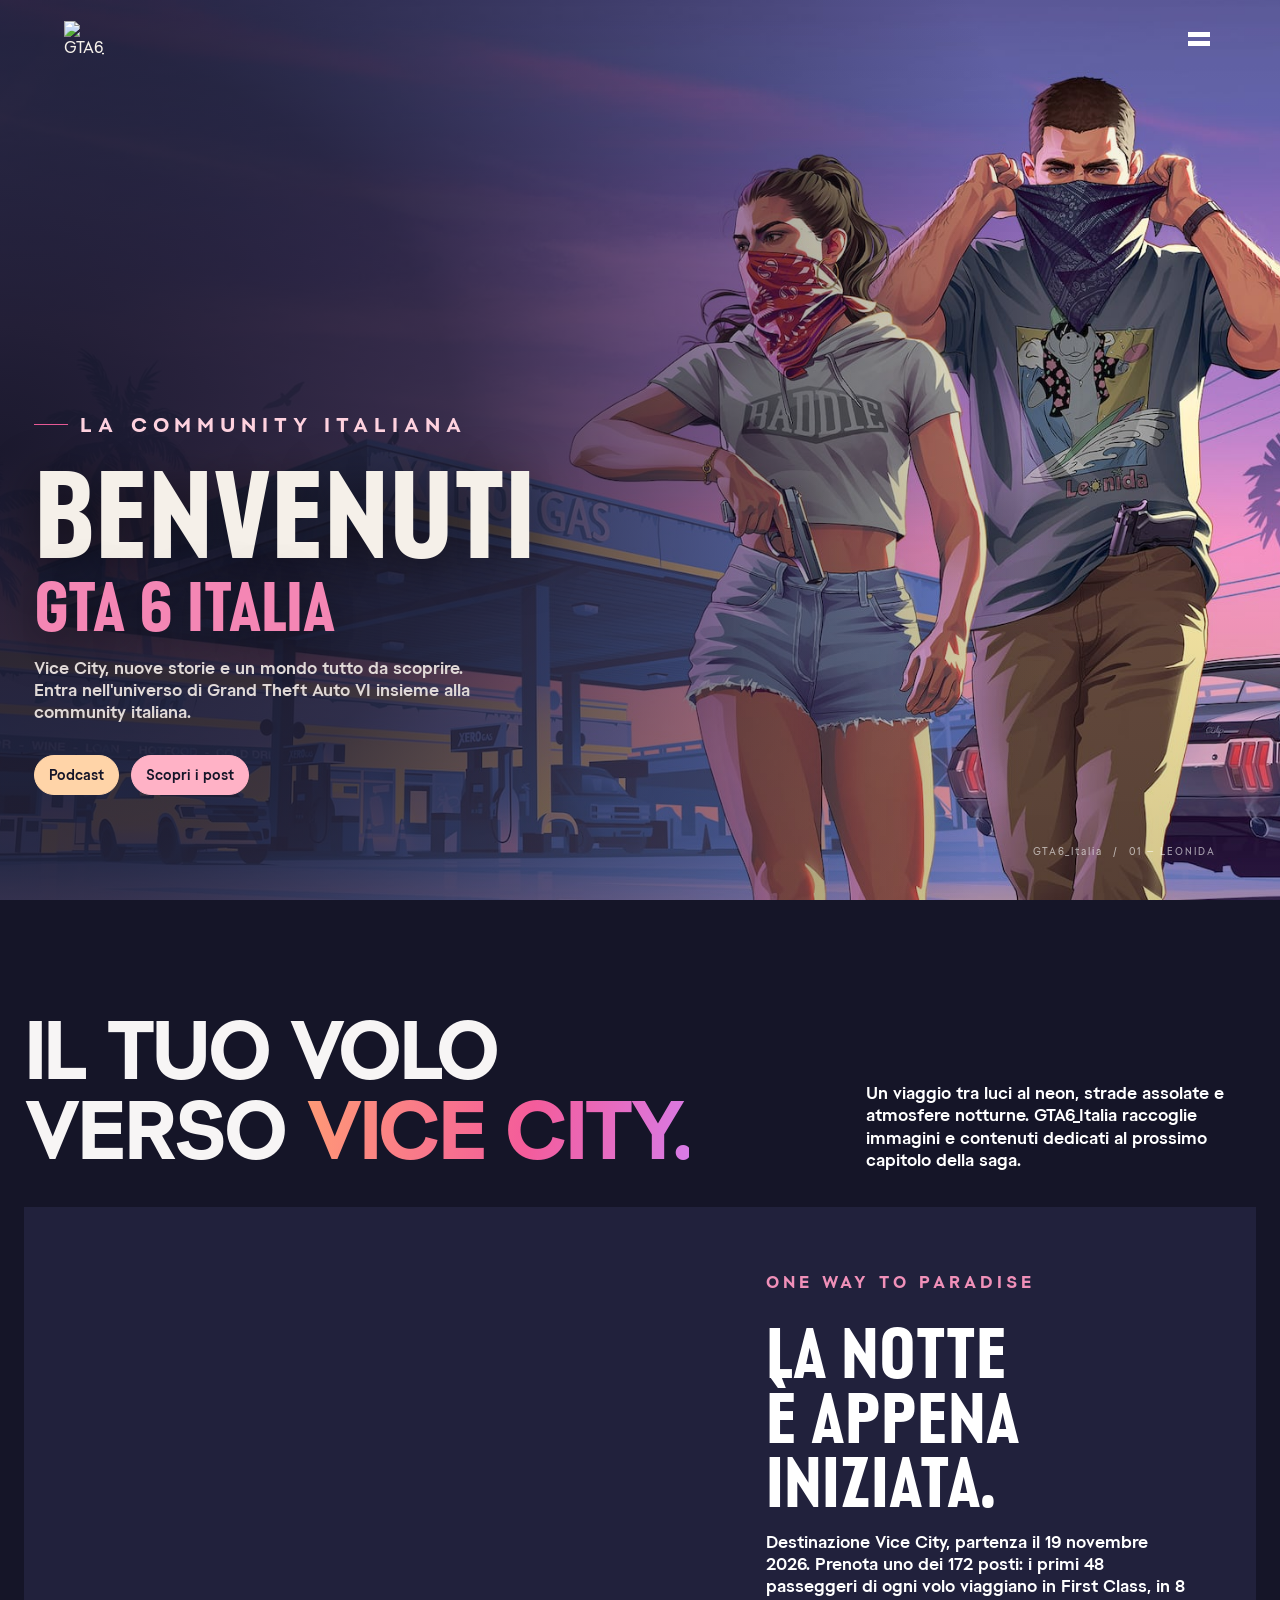
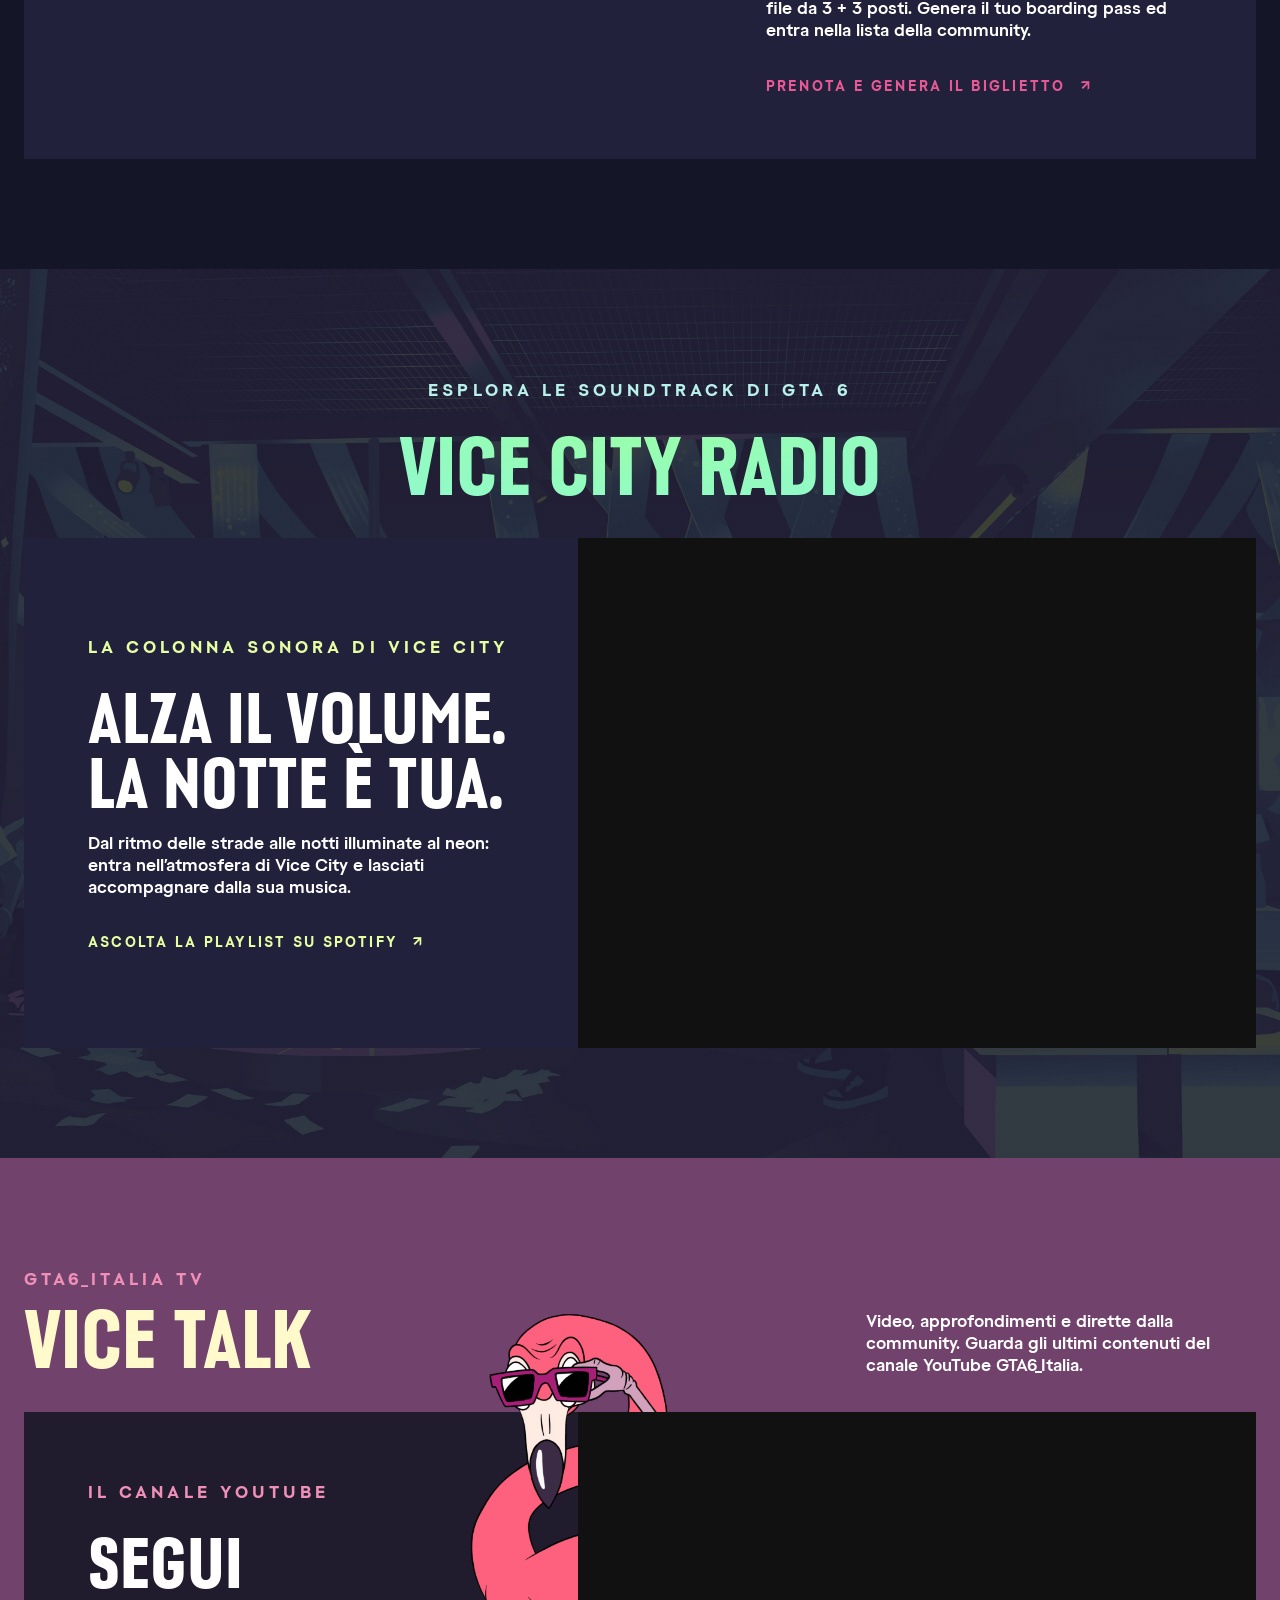
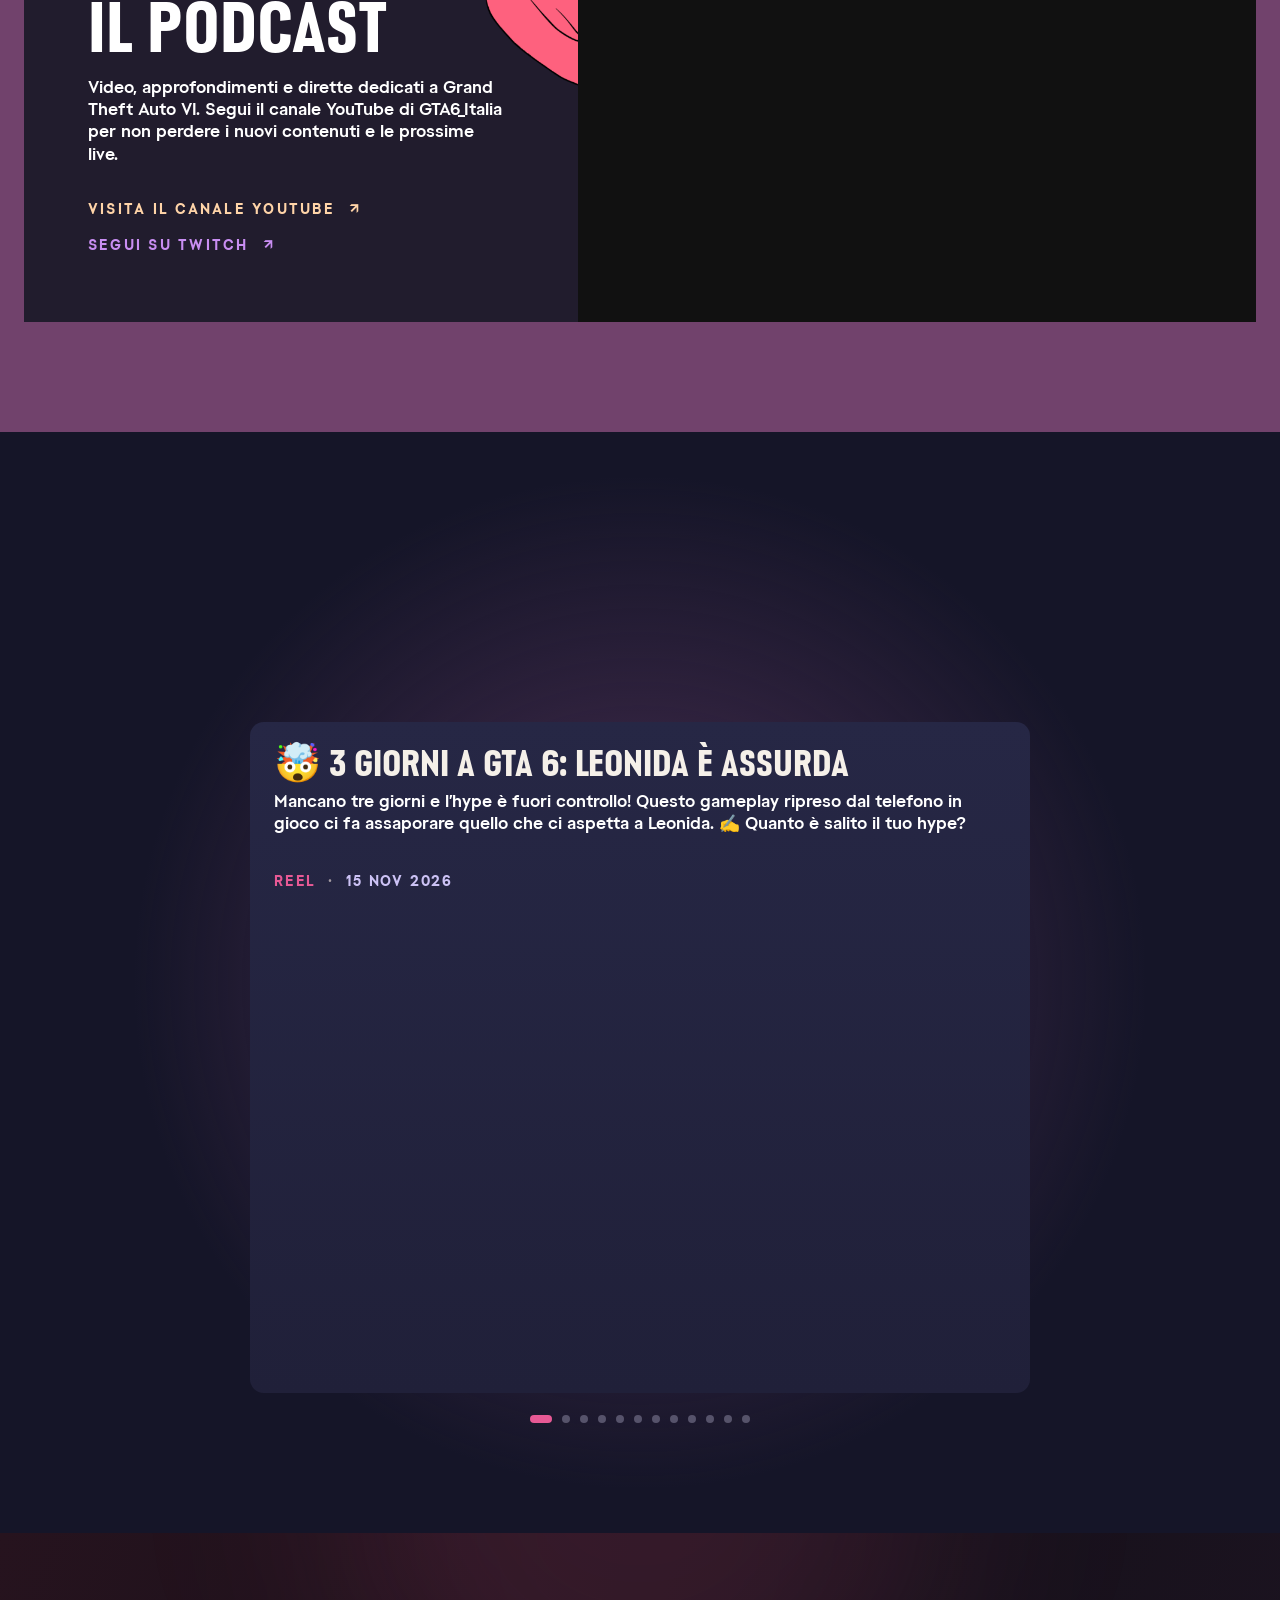
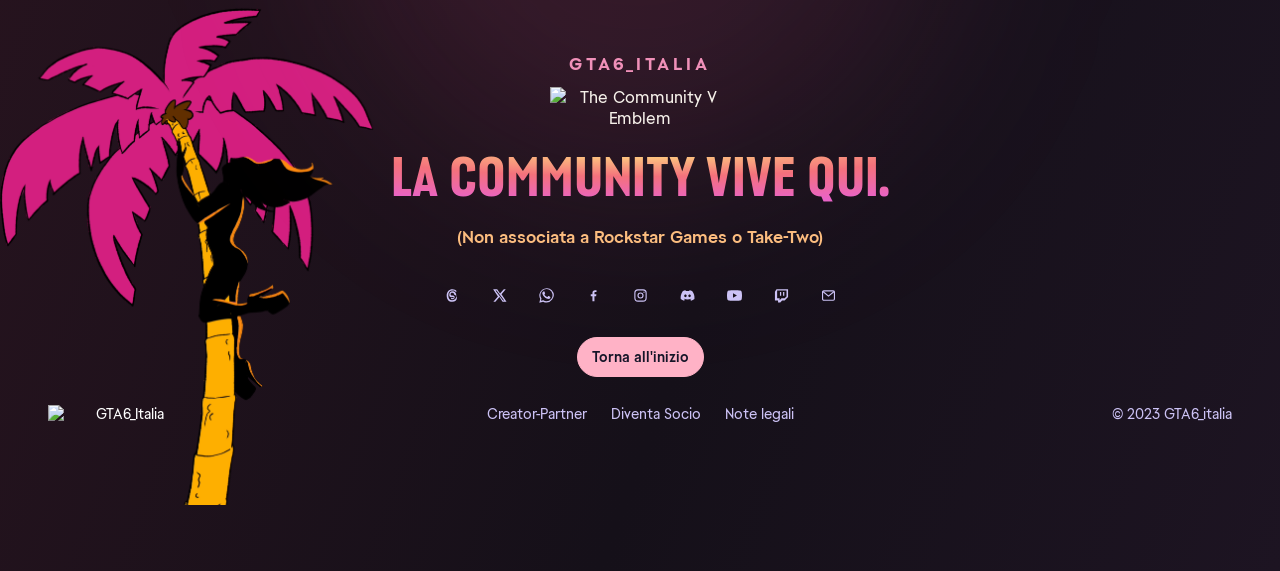
==== commit 66ec15d7: "Applica stile titolo H5 all'etichetta menu" ====
--- a/docs/index.html
+++ b/docs/index.html
@@ -12,7 +12,7 @@
 <body>
   <header class="topbar">
     <a class="brand" href="#inizio" aria-label="GTA6_Italia home"><img src="https://raw.githubusercontent.com/JonaDev2026/GTA6_Italia/main/logo.png" alt="GTA6_Italia"></a>
-    <button class="menu" id="menu" aria-label="Apri il menu" aria-expanded="false" aria-controls="nav"><span class="menu-label">Grand Theft Auto VI Italia</span><span></span><span></span></button>
+    <button class="menu" id="menu" aria-label="Apri il menu" aria-expanded="false" aria-controls="nav"><h5 class="menu-label">Grand Theft Auto VI Italia</h5><span></span><span></span></button>
     <nav class="nav" id="nav">
       <a href="#inizio">Home</a><a href="#universo" class="nav-title"><span>ONE WAY</span><span>TO PARADISE</span></a><a href="#vice-city-radio">Vice City Radio</a><a href="#vice-talk">Vice Talk</a><a href="#posts">Post</a><a href="#community">Community</a><a href="note-legali.html">Note legali</a>
     </nav>
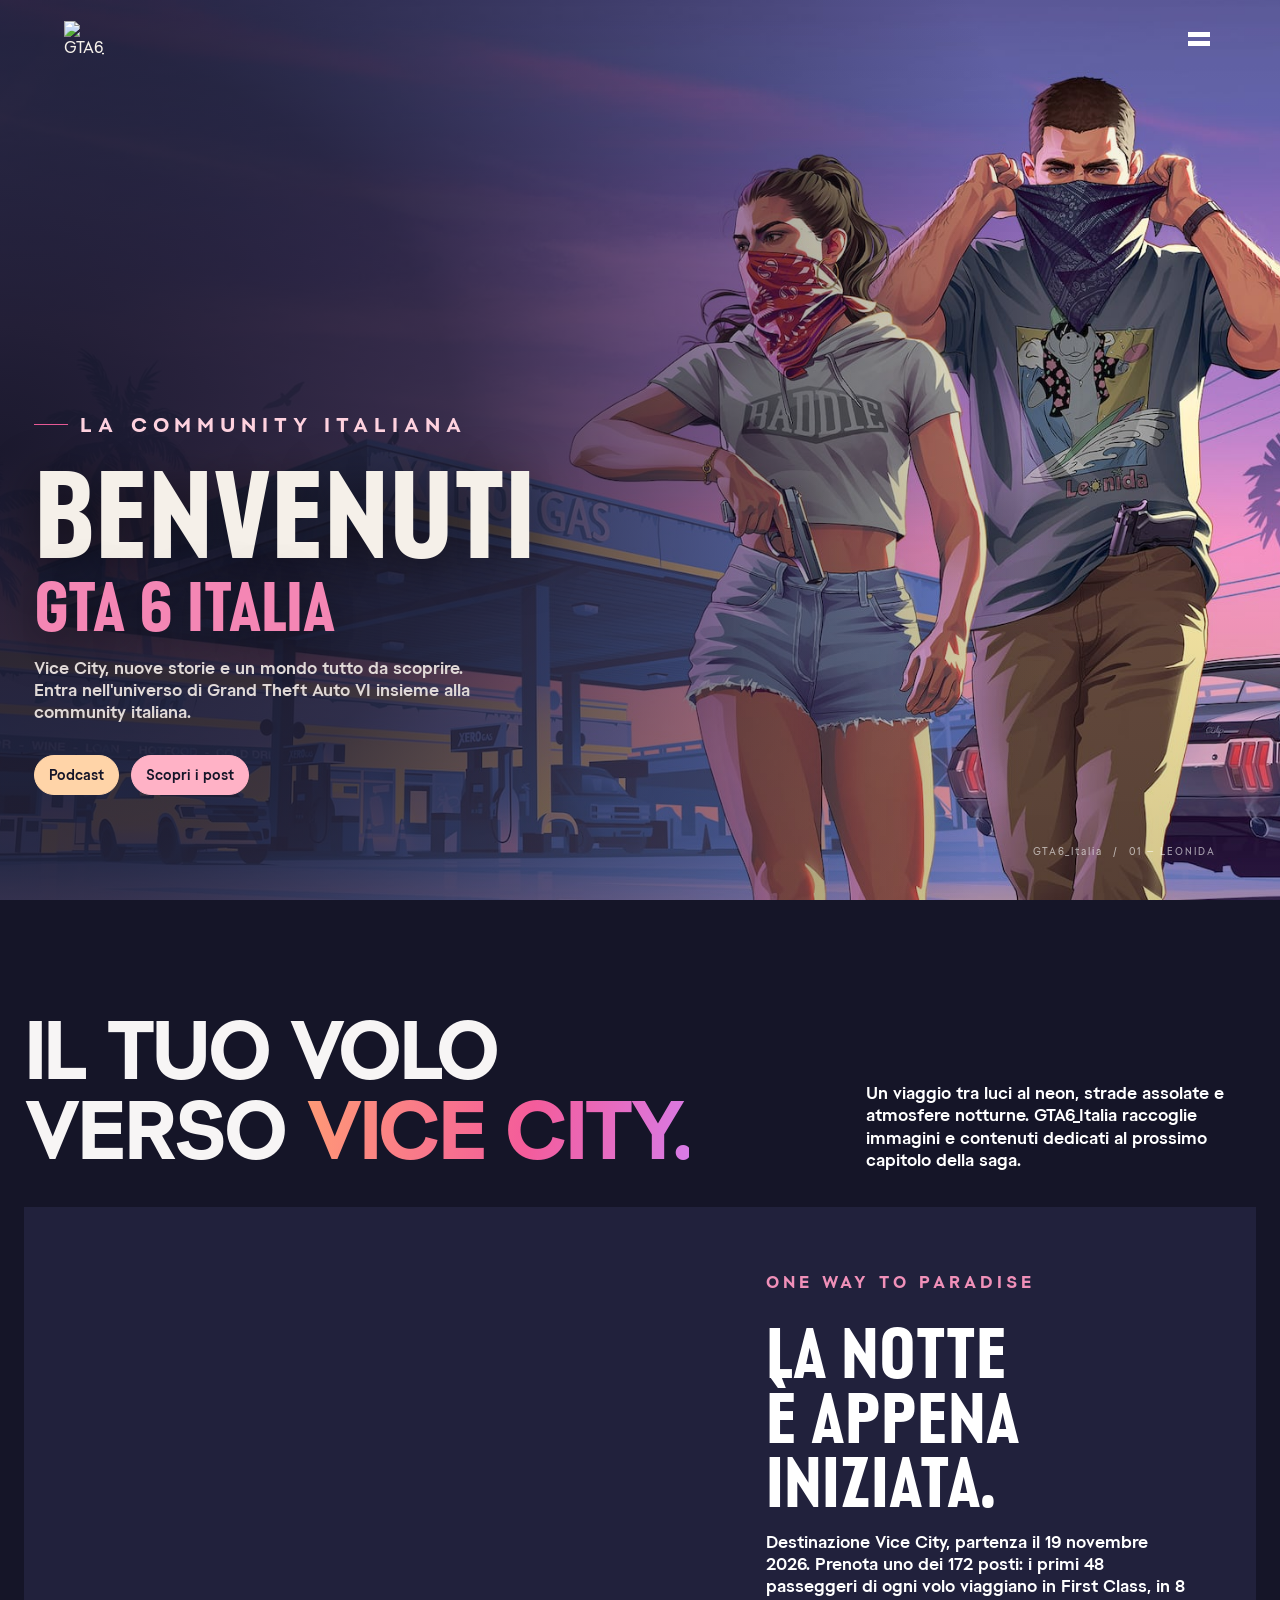
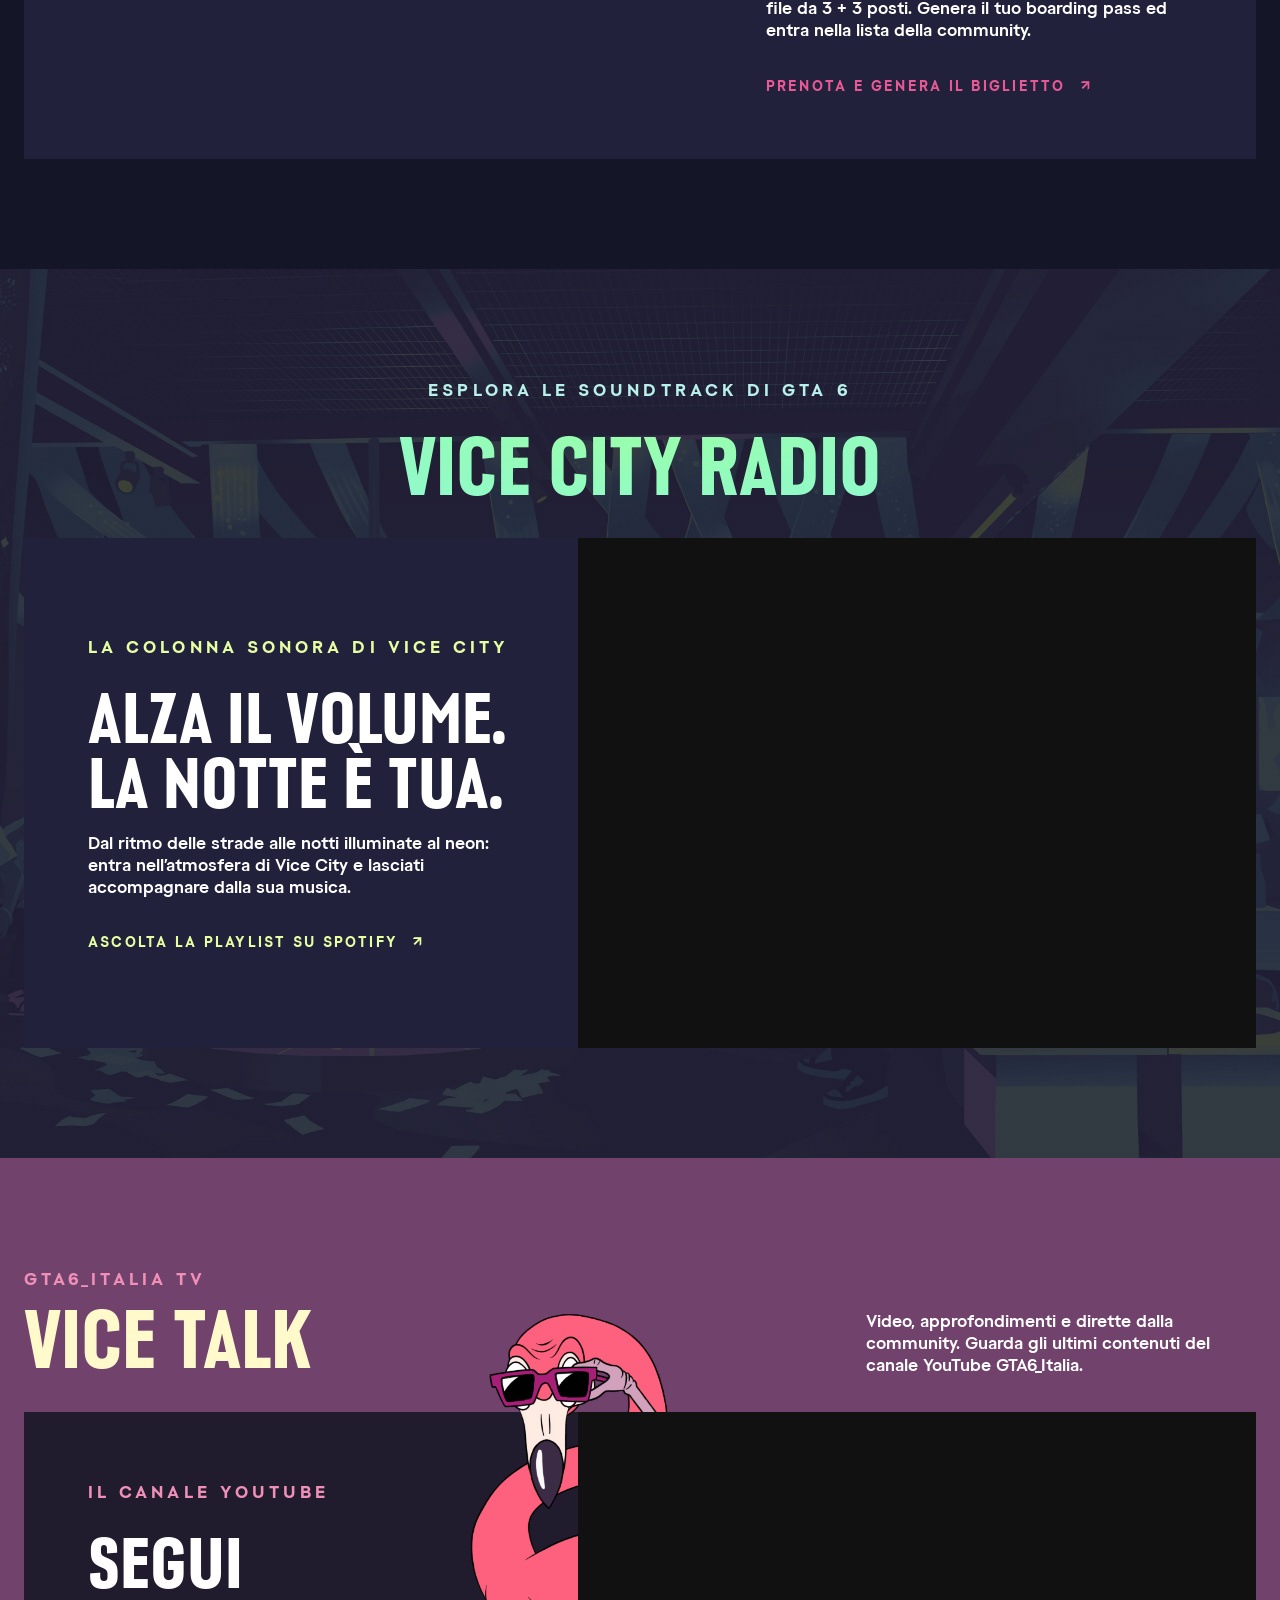
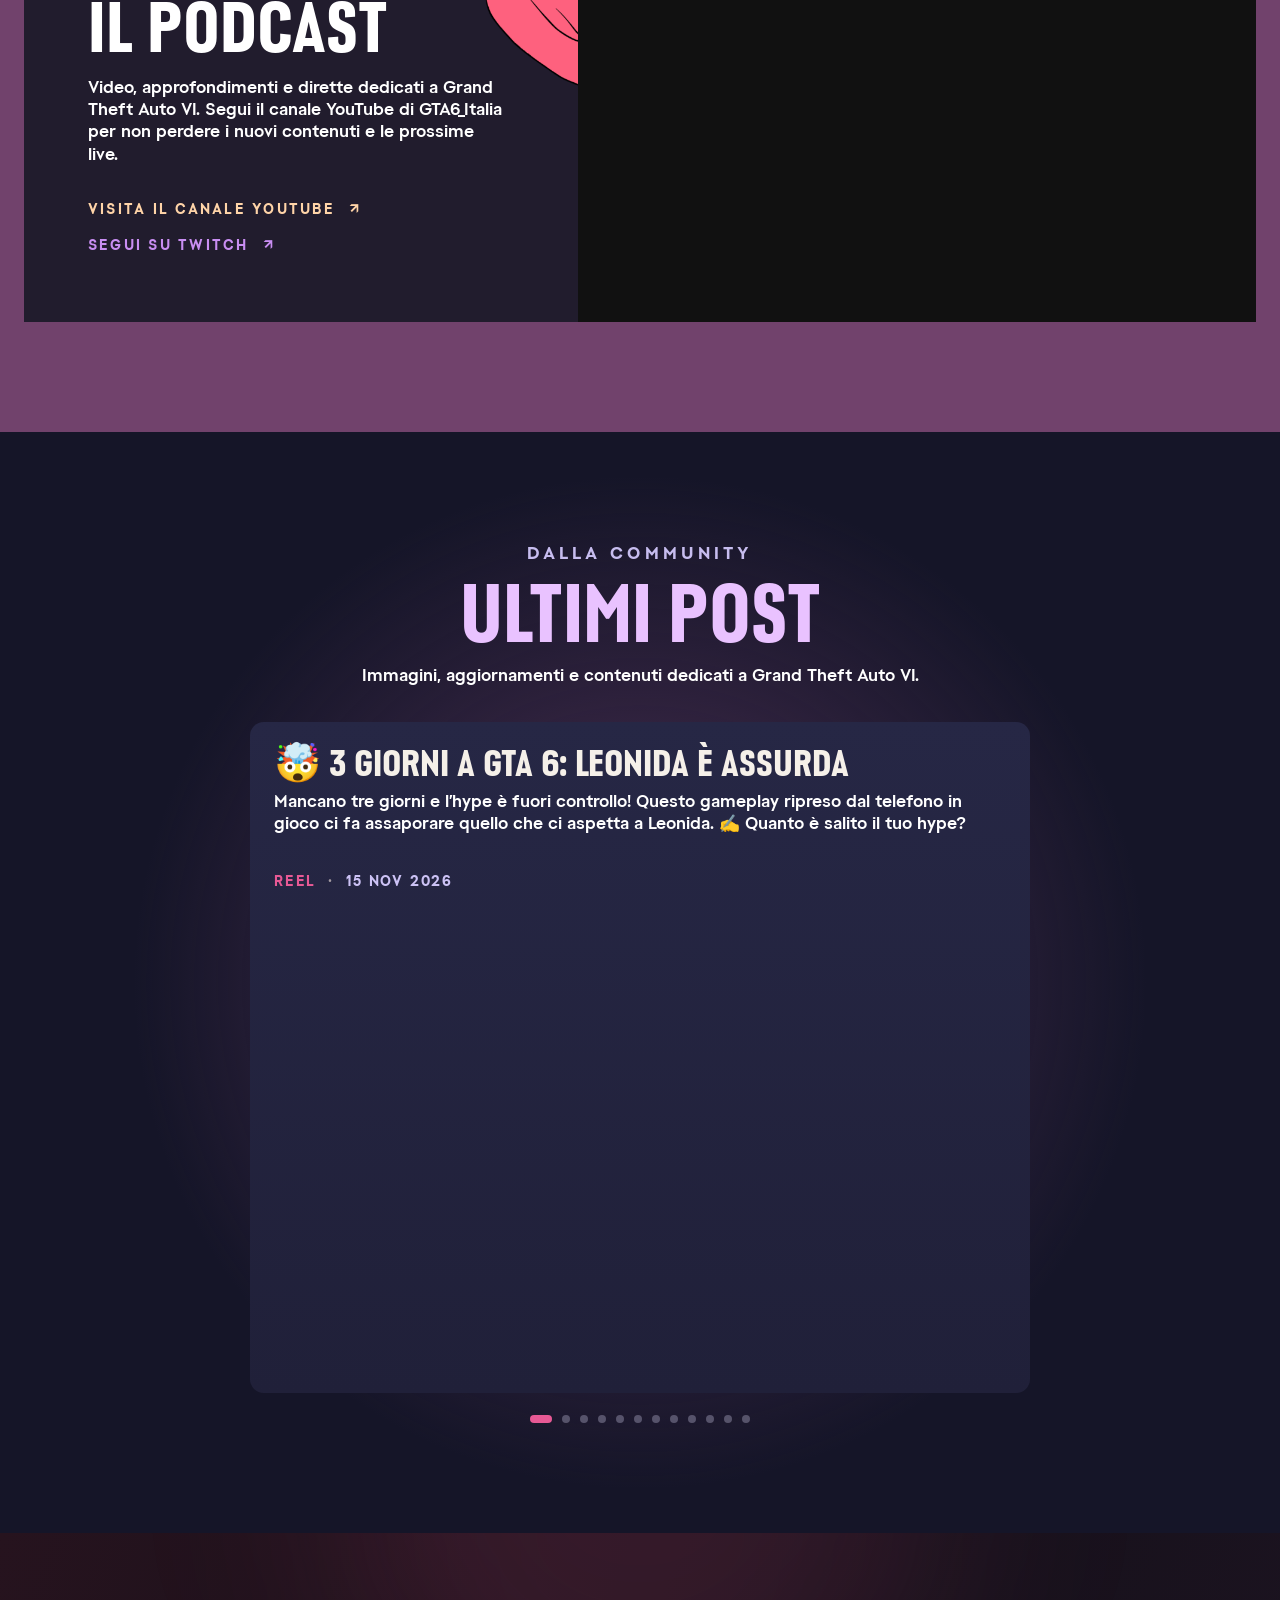
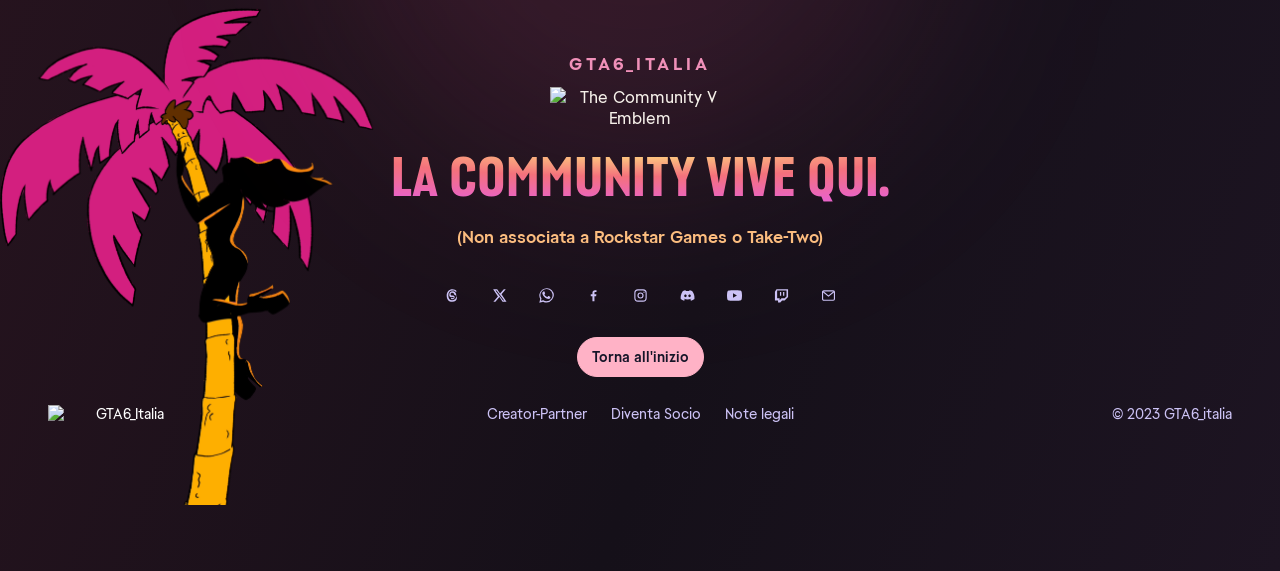
==== commit 1b468a7e: "Sposta titolo all'interno del pannello menu" ====
--- a/docs/index.html
+++ b/docs/index.html
@@ -12,9 +12,9 @@
 <body>
   <header class="topbar">
     <a class="brand" href="#inizio" aria-label="GTA6_Italia home"><img src="https://raw.githubusercontent.com/JonaDev2026/GTA6_Italia/main/logo.png" alt="GTA6_Italia"></a>
-    <button class="menu" id="menu" aria-label="Apri il menu" aria-expanded="false" aria-controls="nav"><h5 class="menu-label">Grand Theft Auto VI Italia</h5><span></span><span></span></button>
+    <button class="menu" id="menu" aria-label="Apri il menu" aria-expanded="false" aria-controls="nav"><span></span><span></span></button>
     <nav class="nav" id="nav">
-      <a href="#inizio">Home</a><a href="#universo" class="nav-title"><span>ONE WAY</span><span>TO PARADISE</span></a><a href="#vice-city-radio">Vice City Radio</a><a href="#vice-talk">Vice Talk</a><a href="#posts">Post</a><a href="#community">Community</a><a href="note-legali.html">Note legali</a>
+      <h5 class="menu-label">Grand Theft Auto VI Italia</h5><a href="#inizio">Home</a><a href="#universo" class="nav-title"><span>ONE WAY</span><span>TO PARADISE</span></a><a href="#vice-city-radio">Vice City Radio</a><a href="#vice-talk">Vice Talk</a><a href="#posts">Post</a><a href="#community">Community</a><a href="note-legali.html">Note legali</a>
     </nav>
   </header>
 
--- a/docs/style.css
+++ b/docs/style.css
@@ -122,7 +122,7 @@
 /* Menu hamburger attivo su desktop e mobile */
 .topbar:has(.menu[aria-expanded="true"]){z-index:22;background:transparent;border-bottom-color:transparent;-webkit-backdrop-filter:none;backdrop-filter:none}
 .menu[aria-expanded="true"]{position:fixed;top:18px;right:calc(clamp(20px,5vw,76px) - 4px);z-index:30;color:#adb5ff;background:#2f2e52;border-radius:50%}
-.menu .menu-label{display:none}.menu[aria-expanded="true"] .menu-label{display:block;position:absolute;left:calc(100% + 14px);right:auto;top:50%;transform:translateY(-50%);white-space:nowrap;font-family:Arial,sans-serif;font-size:17px;font-weight:500;line-height:1.2;letter-spacing:0;color:#d9d1f6;background:transparent}.menu[aria-expanded="true"]:hover{background:rgba(47,46,82,.4)}
+.menu .menu-label{display:none}.menu[aria-expanded="true"] .menu-label{display:block;position:fixed;left:clamp(20px,5vw,76px);right:auto;top:38px;transform:translateY(-50%);margin:0;white-space:nowrap;font-family:Arial,sans-serif;font-size:17px;font-weight:500;line-height:1.2;letter-spacing:0;color:#d9d1f6;background:transparent}.menu[aria-expanded="true"]:hover{background:rgba(47,46,82,.4)}
 .menu{display:flex}
 .menu:not([aria-expanded="true"]){gap:4px;right:-4px}
 .menu:not([aria-expanded="true"])>span:not(.menu-label){height:5px;border-radius:0;transform:translateX(4px)}
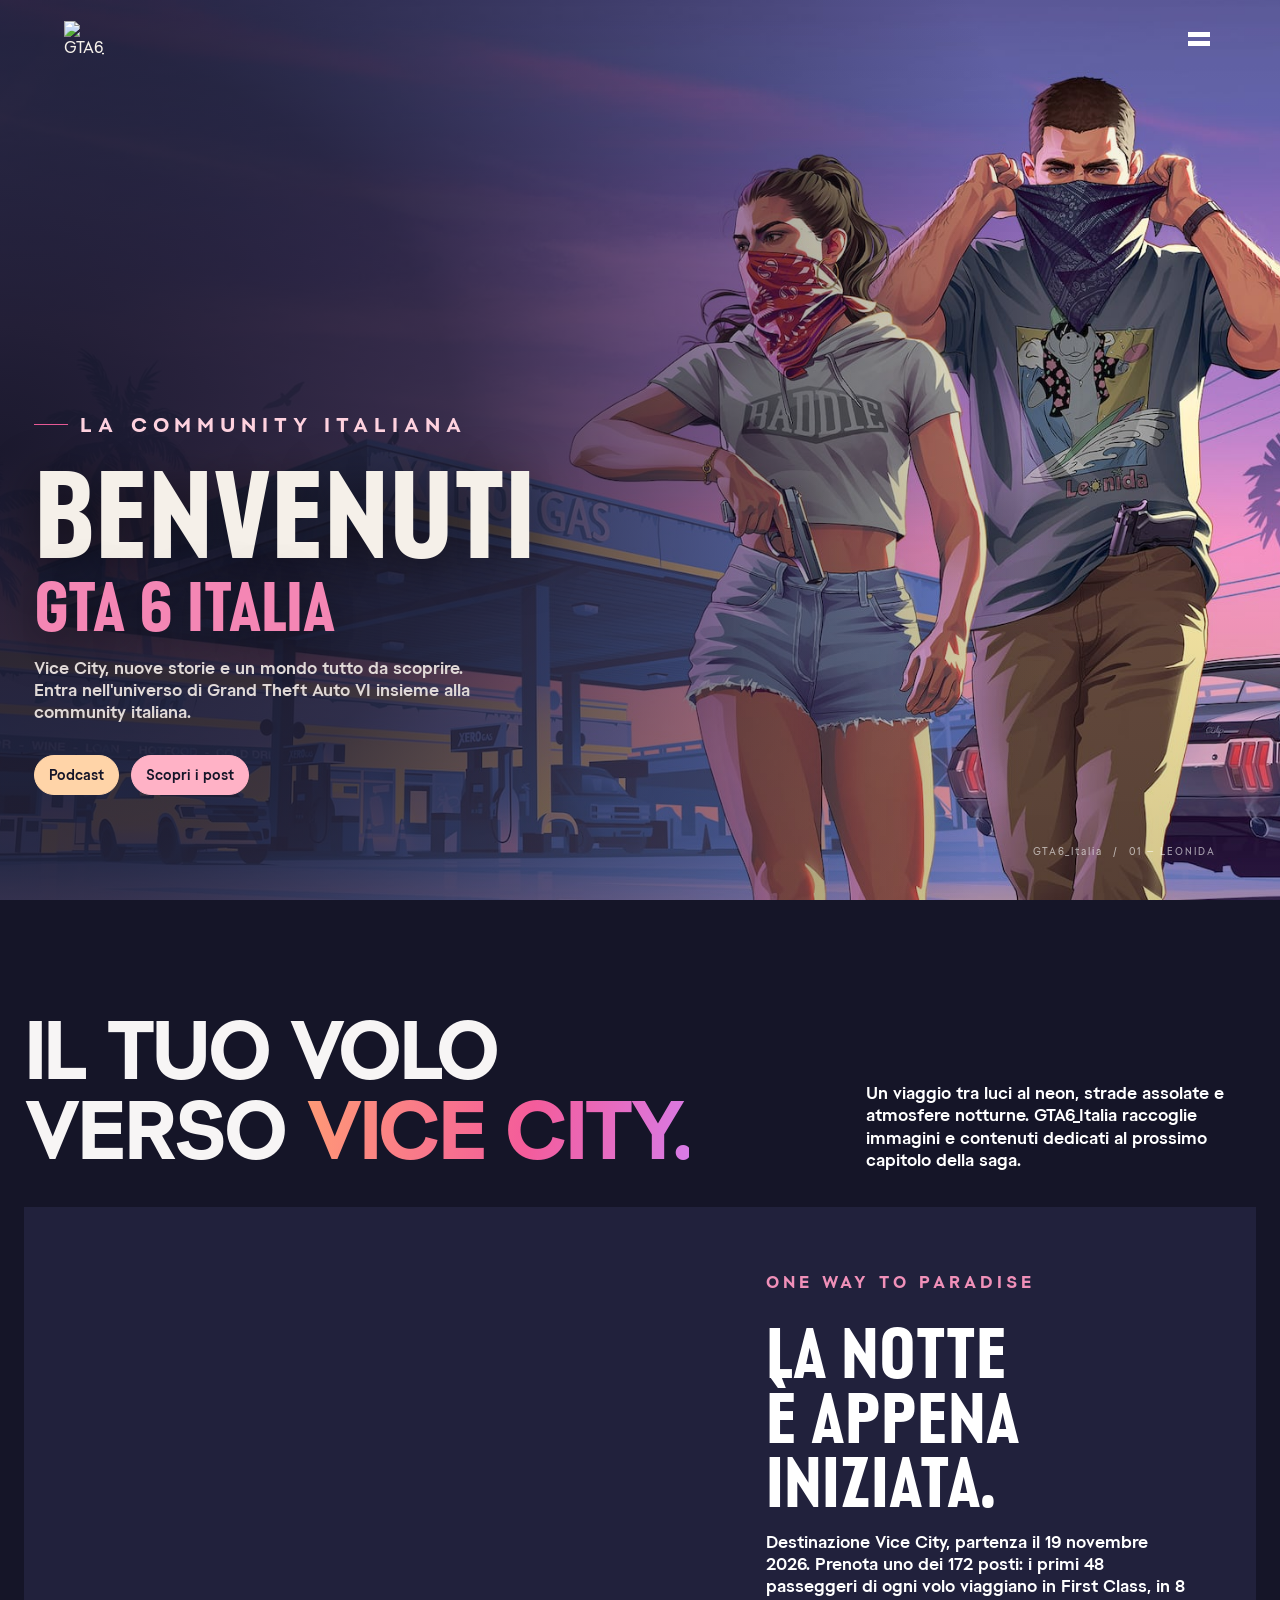
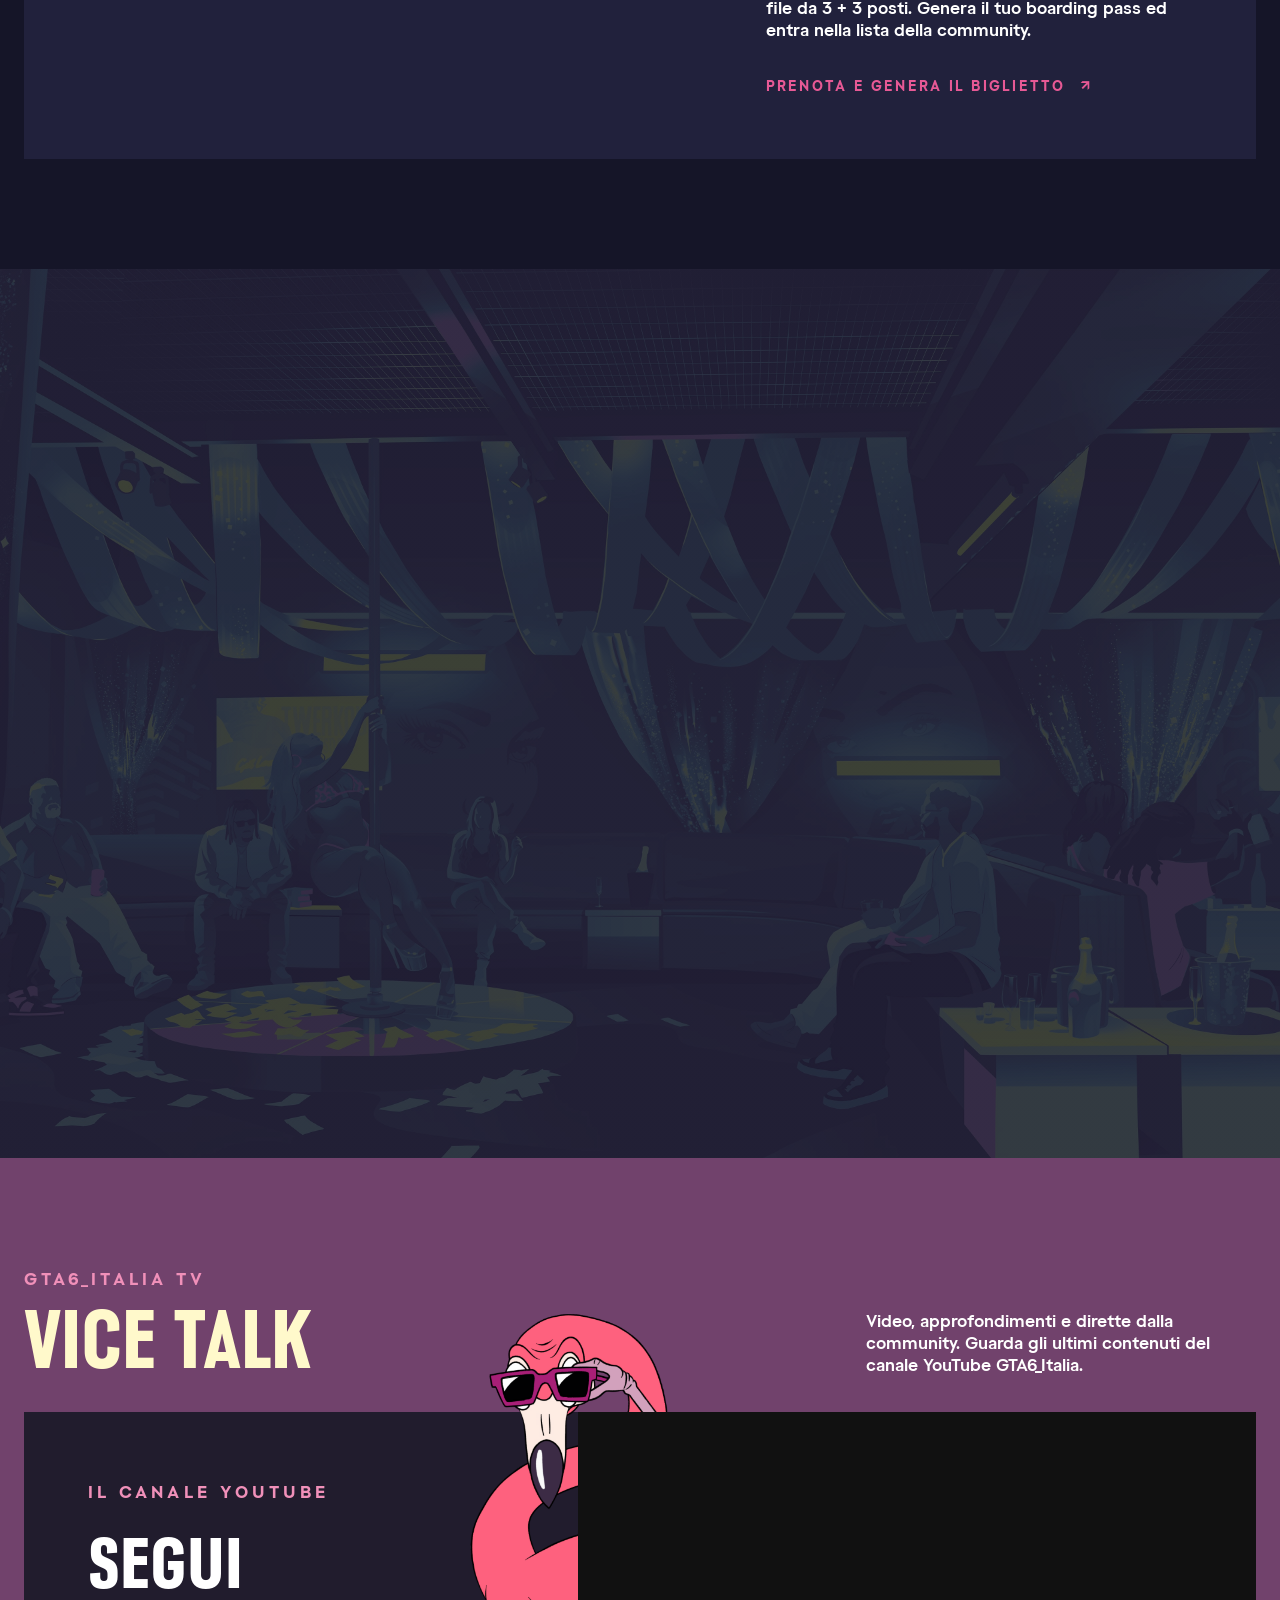
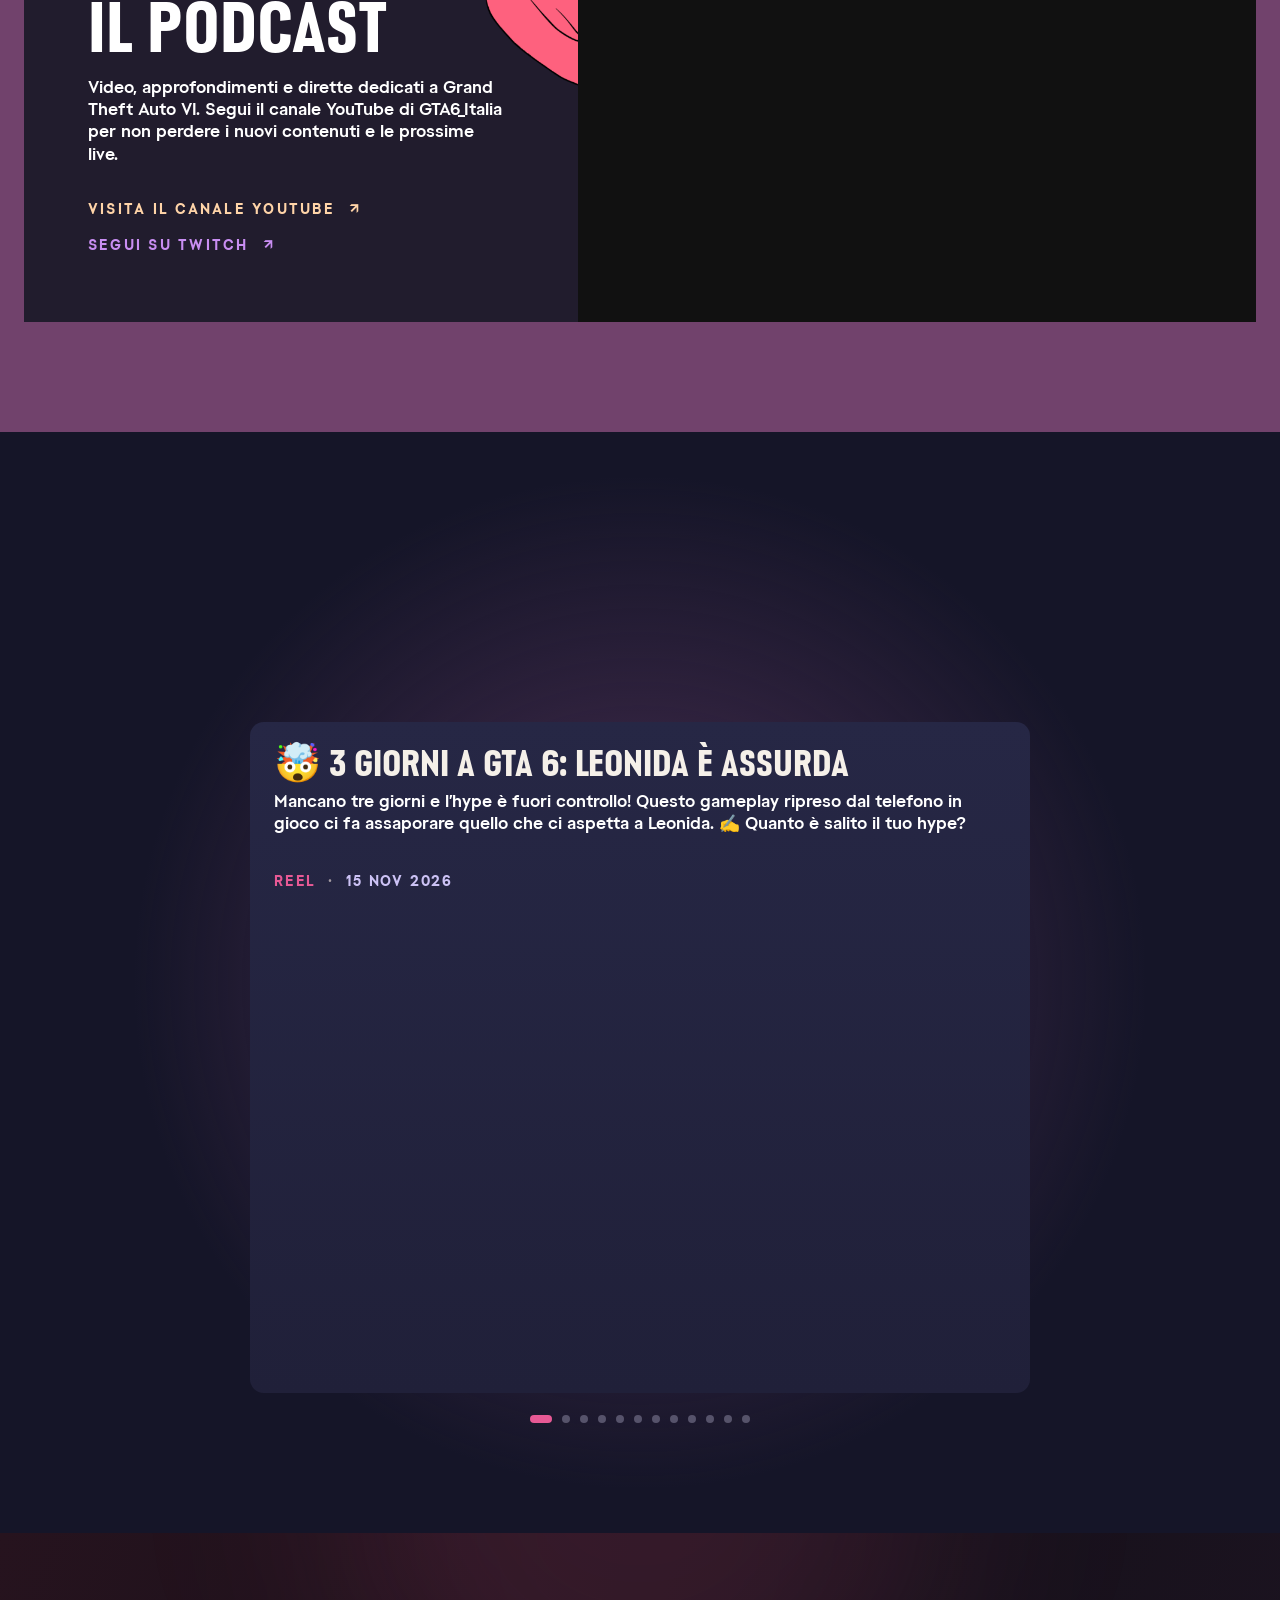
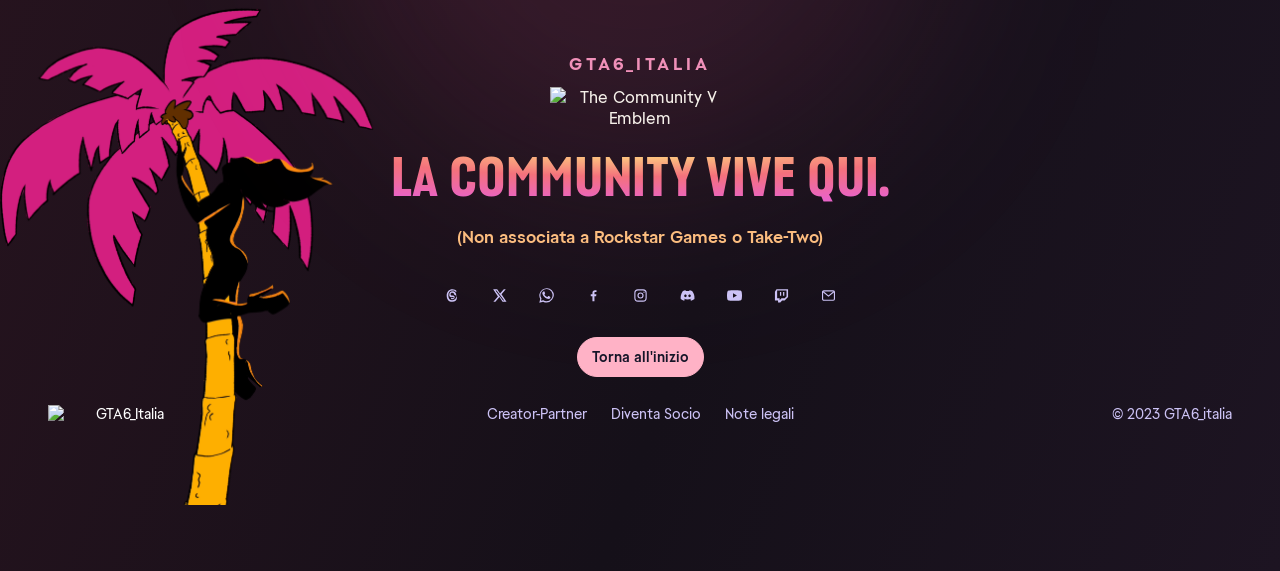
==== commit 3885c193: "Usa paragrafo per il titolo del menu" ====
--- a/docs/index.html
+++ b/docs/index.html
@@ -14,7 +14,7 @@
     <a class="brand" href="#inizio" aria-label="GTA6_Italia home"><img src="https://raw.githubusercontent.com/JonaDev2026/GTA6_Italia/main/logo.png" alt="GTA6_Italia"></a>
     <button class="menu" id="menu" aria-label="Apri il menu" aria-expanded="false" aria-controls="nav"><span></span><span></span></button>
     <nav class="nav" id="nav">
-      <h5 class="menu-label">Grand Theft Auto VI Italia</h5><a href="#inizio">Home</a><a href="#universo" class="nav-title"><span>ONE WAY</span><span>TO PARADISE</span></a><a href="#vice-city-radio">Vice City Radio</a><a href="#vice-talk">Vice Talk</a><a href="#posts">Post</a><a href="#community">Community</a><a href="note-legali.html">Note legali</a>
+      <p class="menu-label">Grand Theft Auto VI Italia</p><a href="#inizio">Home</a><a href="#universo" class="nav-title"><span>ONE WAY</span><span>TO PARADISE</span></a><a href="#vice-city-radio">Vice City Radio</a><a href="#vice-talk">Vice Talk</a><a href="#posts">Post</a><a href="#community">Community</a><a href="note-legali.html">Note legali</a>
     </nav>
   </header>
 
--- a/docs/style.css
+++ b/docs/style.css
@@ -122,7 +122,7 @@
 /* Menu hamburger attivo su desktop e mobile */
 .topbar:has(.menu[aria-expanded="true"]){z-index:22;background:transparent;border-bottom-color:transparent;-webkit-backdrop-filter:none;backdrop-filter:none}
 .menu[aria-expanded="true"]{position:fixed;top:18px;right:calc(clamp(20px,5vw,76px) - 4px);z-index:30;color:#adb5ff;background:#2f2e52;border-radius:50%}
-.menu .menu-label{display:none}.menu[aria-expanded="true"] .menu-label{display:block;position:fixed;left:clamp(20px,5vw,76px);right:auto;top:38px;transform:translateY(-50%);margin:0;white-space:nowrap;font-family:Arial,sans-serif;font-size:17px;font-weight:500;line-height:1.2;letter-spacing:0;color:#d9d1f6;background:transparent}.menu[aria-expanded="true"]:hover{background:rgba(47,46,82,.4)}
+.nav .menu-label{display:none!important}.nav.open .menu-label{display:block!important;position:static;align-self:flex-start;width:100%;margin:0 0 28px;padding:0;text-align:left;transform:none;white-space:normal;font-family:Arial,sans-serif;font-size:17px;font-weight:500;line-height:1.2;letter-spacing:0;color:#d9d1f6;background:transparent}.menu[aria-expanded="true"]:hover{background:rgba(47,46,82,.4)}
 .menu{display:flex}
 .menu:not([aria-expanded="true"]){gap:4px;right:-4px}
 .menu:not([aria-expanded="true"])>span:not(.menu-label){height:5px;border-radius:0;transform:translateX(4px)}
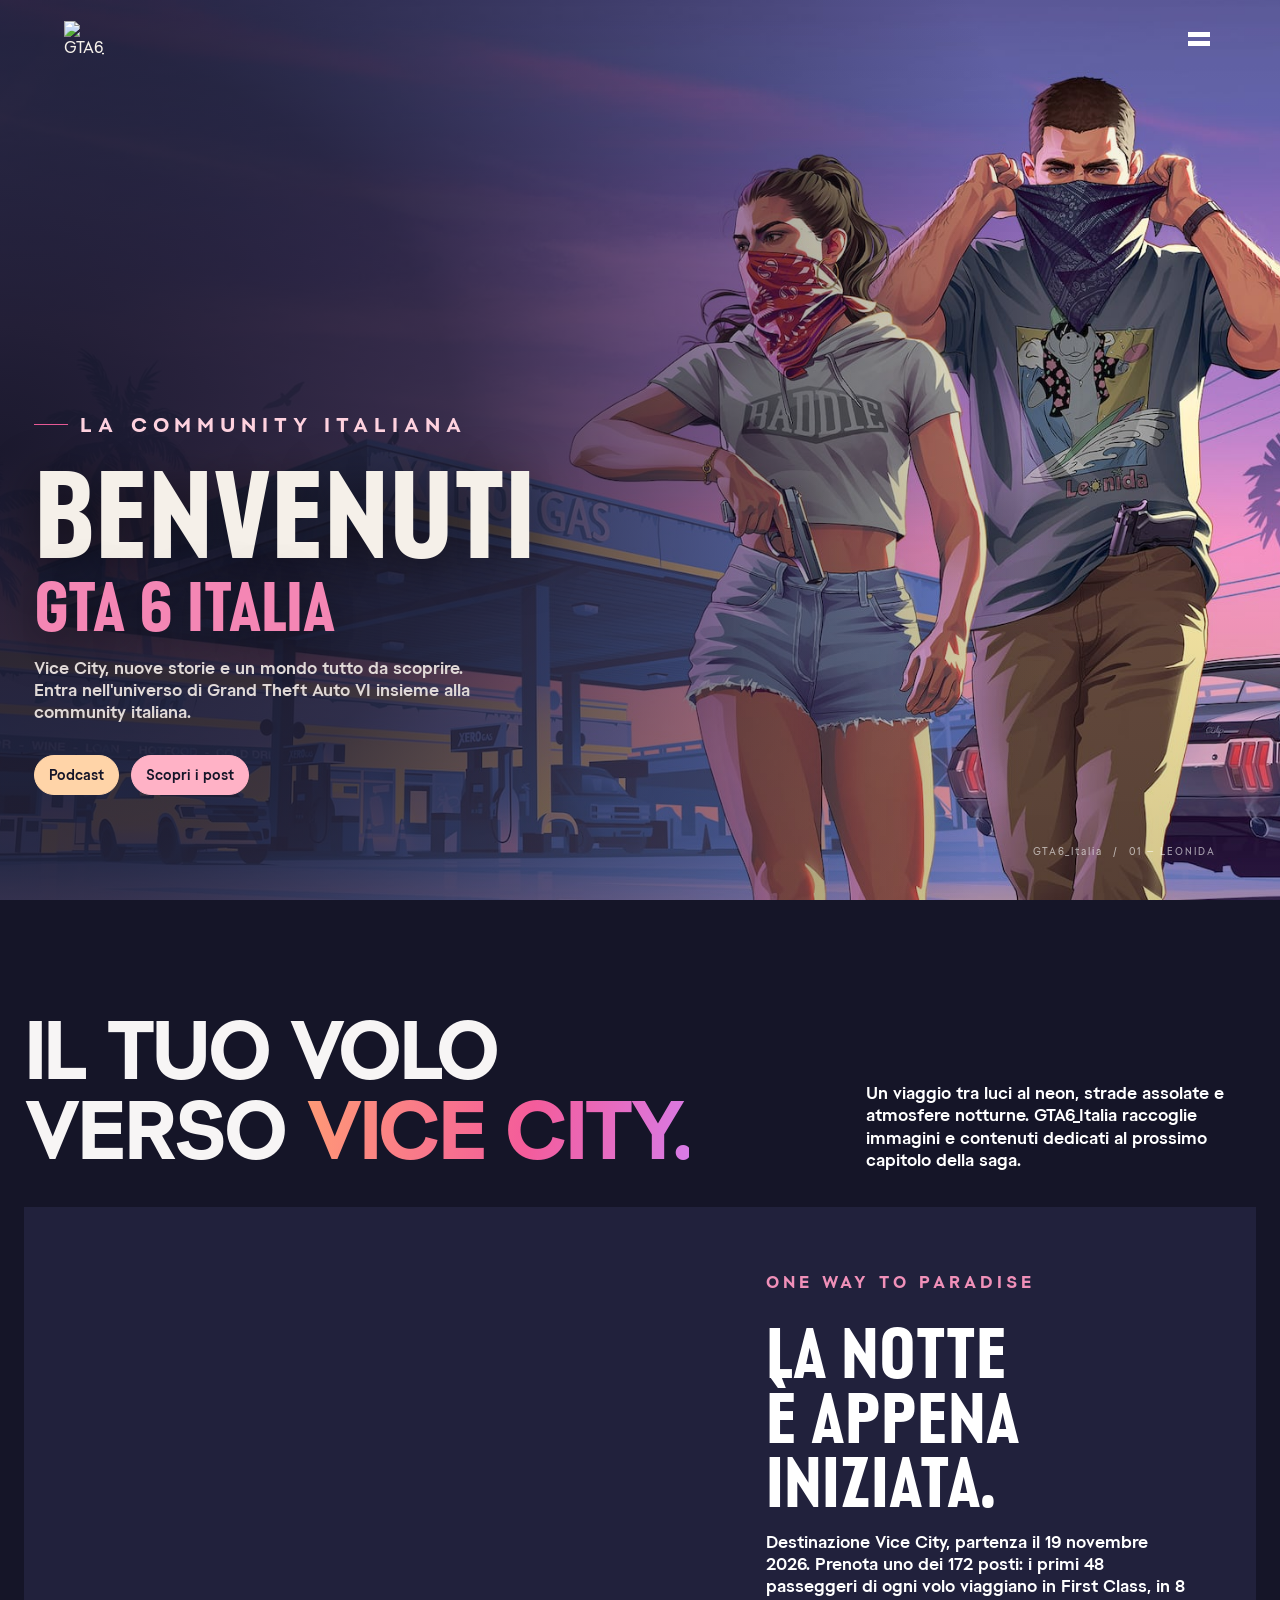
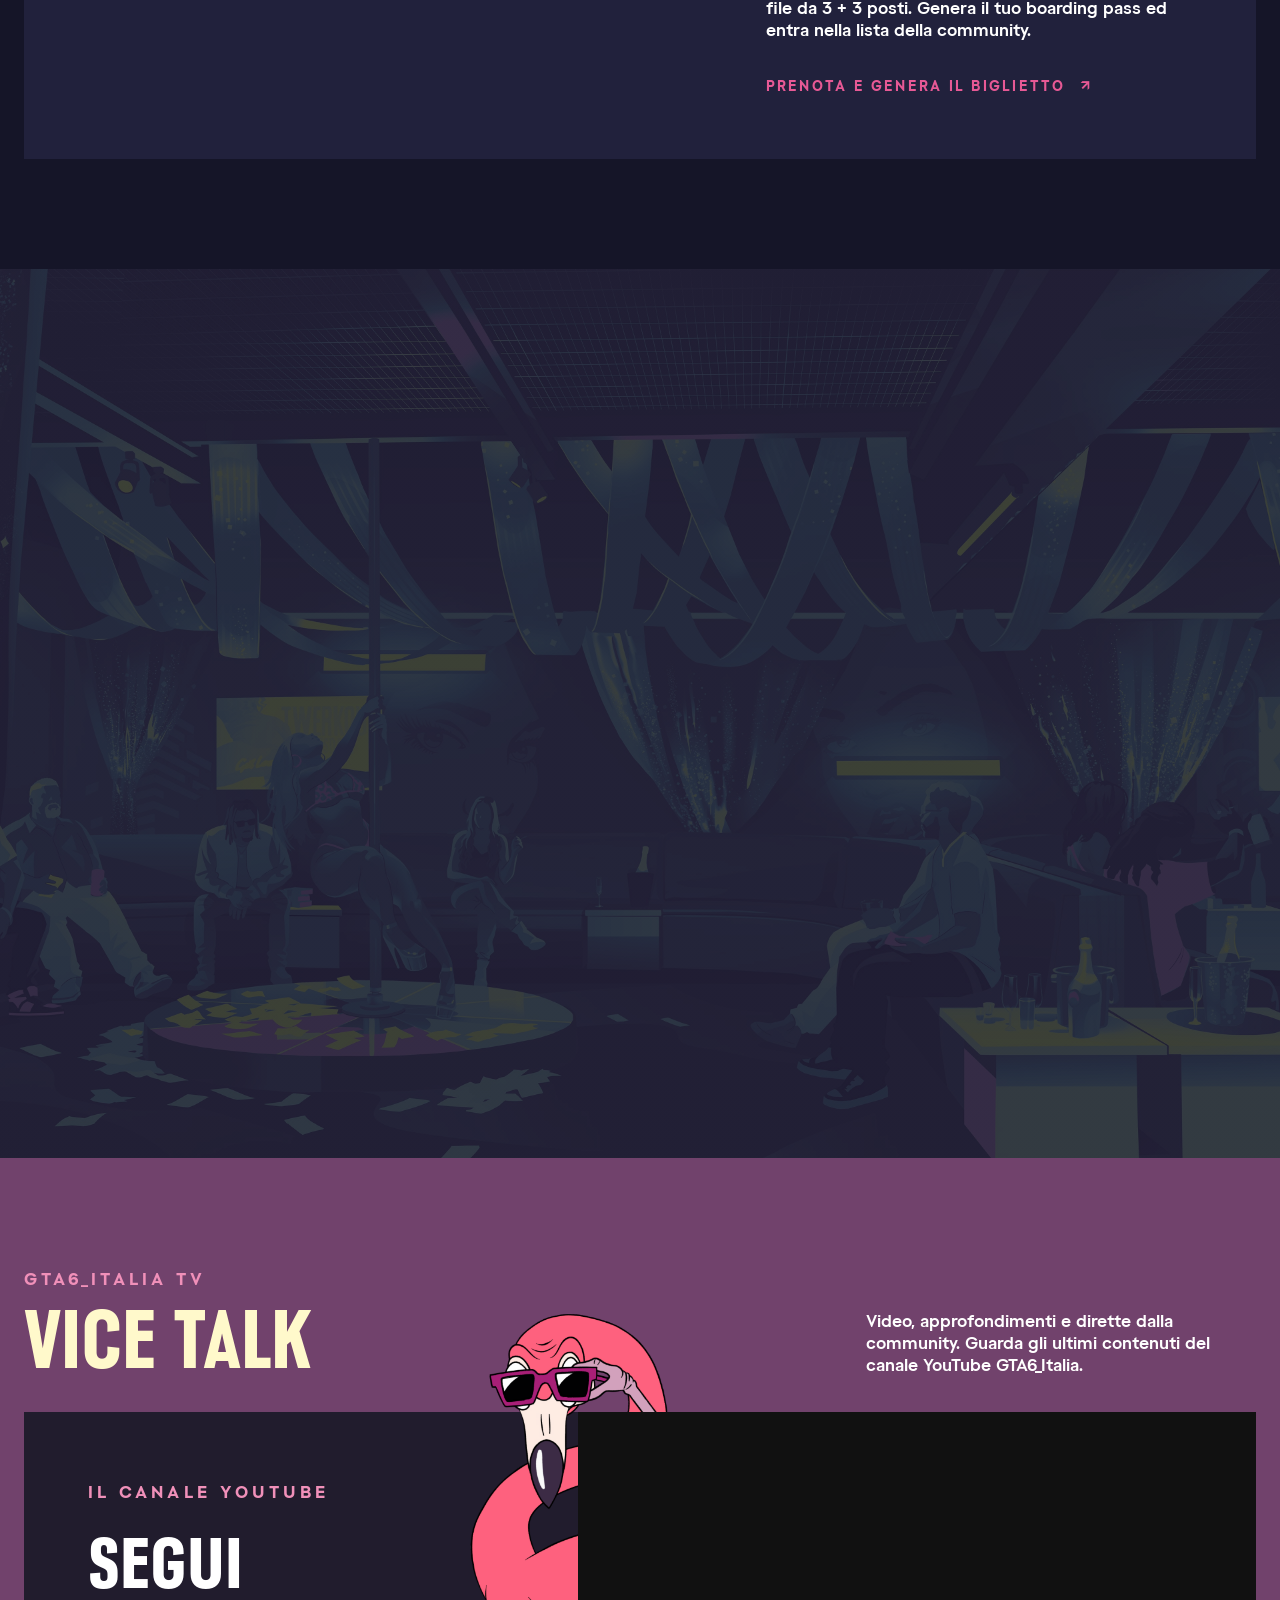
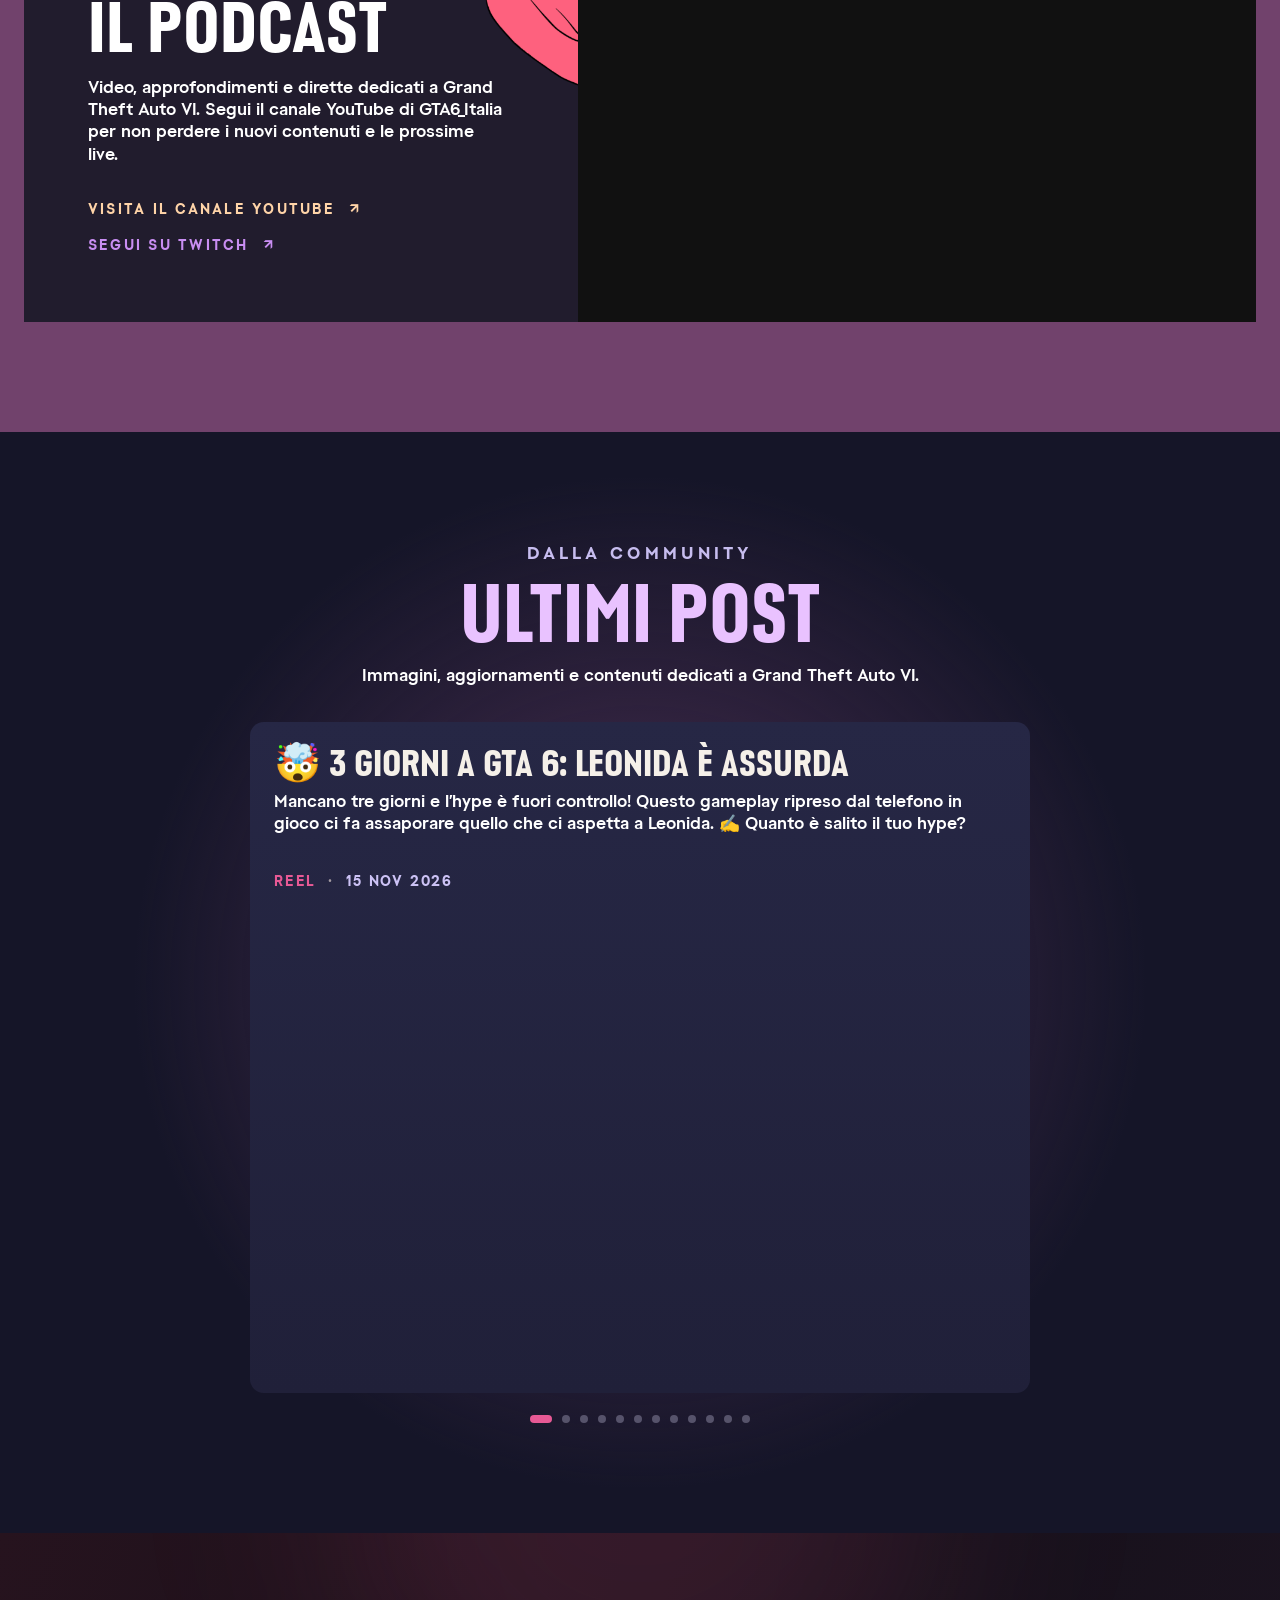
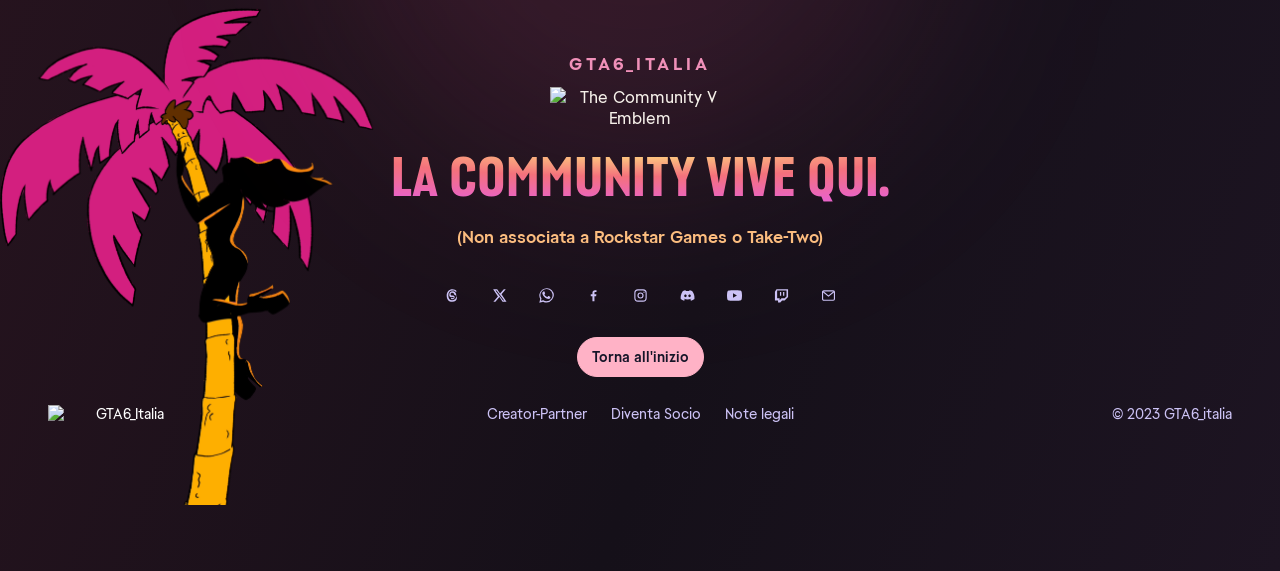
==== commit ad71d3e0: "Update menu title to GTA 6 Italia" ====
--- a/docs/index.html
+++ b/docs/index.html
@@ -14,7 +14,7 @@
     <a class="brand" href="#inizio" aria-label="GTA6_Italia home"><img src="https://raw.githubusercontent.com/JonaDev2026/GTA6_Italia/main/logo.png" alt="GTA6_Italia"></a>
     <button class="menu" id="menu" aria-label="Apri il menu" aria-expanded="false" aria-controls="nav"><span></span><span></span></button>
     <nav class="nav" id="nav">
-      <p class="menu-label">Grand Theft Auto VI Italia</p><a href="#inizio">Home</a><a href="#universo" class="nav-title"><span>ONE WAY</span><span>TO PARADISE</span></a><a href="#vice-city-radio">Vice City Radio</a><a href="#vice-talk">Vice Talk</a><a href="#posts">Post</a><a href="#community">Community</a><a href="note-legali.html">Note legali</a>
+      <p class="menu-label">Grand Theft Auto 6 Italia</p><a href="#inizio">Home</a><a href="#universo" class="nav-title"><span>ONE WAY</span><span>TO PARADISE</span></a><a href="#vice-city-radio">Vice City Radio</a><a href="#vice-talk">Vice Talk</a><a href="#posts">Post</a><a href="#community">Community</a><a href="note-legali.html">Note legali</a>
     </nav>
   </header>
 
--- a/docs/style.css
+++ b/docs/style.css
@@ -14,7 +14,7 @@
     .nav{display:flex;align-items:center;gap:clamp(18px,3vw,42px);font-size:17px;font-weight:700;letter-spacing:.16em;text-transform:uppercase}
     .nav a{opacity:.82;transition:color .2s,opacity .2s}.nav a:hover{color:#fff;opacity:1;transition:color .15s ease-in-out}
 .nav a.active,.nav a.active:hover{color:#fff9cb;opacity:1}
-    .menu{display:none;width:42px;height:42px;padding:10px;border:0;background:transparent;color:#fff;cursor:pointer;flex-direction:column;justify-content:center;align-items:center;gap:6px}.menu>span:not(.menu-label){display:block;width:22px;height:4px;border-radius:2px;background:currentColor;transition:width .25s ease,transform .25s ease}.menu[aria-expanded="true"]>span:not(.menu-label){width:16px}.menu[aria-expanded="true"]>span:nth-child(2){transform:translateY(5px) rotate(45deg)}.menu[aria-expanded="true"]>span:nth-child(3){transform:translateY(-5px) rotate(-45deg)}
+    .menu{display:none;width:42px;height:42px;padding:10px;border:0;background:transparent;color:#fff;cursor:pointer;flex-direction:column;justify-content:center;align-items:center;gap:6px}.menu>span:not(.menu-label){display:block;width:22px;height:4px;border-radius:2px;background:currentColor;transition:width .25s ease,transform .25s ease}.menu[aria-expanded="true"]>span:not(.menu-label){width:22px}.menu[aria-expanded="true"]>span:nth-child(1){transform:translateY(5px) rotate(45deg)}.menu[aria-expanded="true"]>span:nth-child(2){transform:translateY(-5px) rotate(-45deg)}
     .hero{min-height:min(900px,100svh);height:850px;max-height:1000px;position:relative;display:flex;align-items:flex-end;overflow:hidden;background:#191316 url("img/an-extended-look.0zw.9~1j0ne~4.jpg") center 38%/cover no-repeat}
     .hero:before{content:"";position:absolute;inset:0;background:radial-gradient(ellipse 85% 110% at 0% 50%,rgba(21,21,40,.96) 0%,rgba(21,21,40,.78) 42%,rgba(21,21,40,0) 100%),linear-gradient(0deg,rgba(9,9,11,.18) 0%,transparent 48%),linear-gradient(180deg,rgba(0,0,0,.08),transparent 28%)}
     .hero-content{position:relative;width:min(var(--wide),100%);margin:0 auto;padding:150px 34px 105px}
@@ -122,11 +122,11 @@
 /* Menu hamburger attivo su desktop e mobile */
 .topbar:has(.menu[aria-expanded="true"]){z-index:22;background:transparent;border-bottom-color:transparent;-webkit-backdrop-filter:none;backdrop-filter:none}
 .menu[aria-expanded="true"]{position:fixed;top:18px;right:calc(clamp(20px,5vw,76px) - 4px);z-index:30;color:#adb5ff;background:#2f2e52;border-radius:50%}
-.nav .menu-label{display:none!important}.nav.open .menu-label{display:block!important;position:static;align-self:flex-start;width:100%;margin:0 0 28px;padding:0;text-align:left;transform:none;white-space:normal;font-family:Arial,sans-serif;font-size:17px;font-weight:500;line-height:1.2;letter-spacing:0;color:#d9d1f6;background:transparent}.menu[aria-expanded="true"]:hover{background:rgba(47,46,82,.4)}
+.nav .menu-label{display:none!important}.nav.open .menu-label{display:block!important;position:static;align-self:flex-start;width:100%;margin:0 0 98px;padding:0;text-align:left;transform:none;white-space:normal;font-family:inherit;font-size:17px;font-weight:500;line-height:1.3;letter-spacing:0;text-transform:none!important;color:#d9d1f6;background:transparent}.menu[aria-expanded="true"]:hover{background:rgba(47,46,82,.4)}
 .menu{display:flex}
 .menu:not([aria-expanded="true"]){gap:4px;right:-4px}
 .menu:not([aria-expanded="true"])>span:not(.menu-label){height:5px;border-radius:0;transform:translateX(4px)}
-.nav{position:fixed;z-index:21;top:0;right:0;left:auto;width:min(90vw,380px);height:100dvh;padding:110px 52px 32px;background:linear-gradient(189deg,#1f1f38 0.55%,#18182d 30.38%,#111222 65.19%,#0c0d1b 100%);flex-direction:column;align-items:flex-start;justify-content:flex-start;gap:0;letter-spacing:0;border-left:1px solid rgba(255,255,255,.12);border-bottom:0;transform:translateX(100%);visibility:hidden;pointer-events:none;transition:transform .35s ease,visibility .35s}
+.nav{position:fixed;z-index:21;top:0;right:0;left:auto;width:min(90vw,380px);height:100dvh;padding:18px 52px 32px;background:linear-gradient(189deg,#1f1f38 0.55%,#18182d 30.38%,#111222 65.19%,#0c0d1b 100%);flex-direction:column;align-items:flex-start;justify-content:flex-start;gap:0;letter-spacing:0;border-left:1px solid rgba(255,255,255,.12);border-bottom:0;transform:translateX(100%);visibility:hidden;pointer-events:none;transition:transform .35s ease,visibility .35s}
 .nav.open{transform:translateX(0);visibility:visible;pointer-events:auto}
 .nav a{font-family:"GTAArtDeco Condensed",Arial,sans-serif;font-size:46px;font-weight:700;line-height:1.2;letter-spacing:0;color:#ccc2f5;opacity:1}
 .nav .nav-title span{display:block;line-height:.82}
